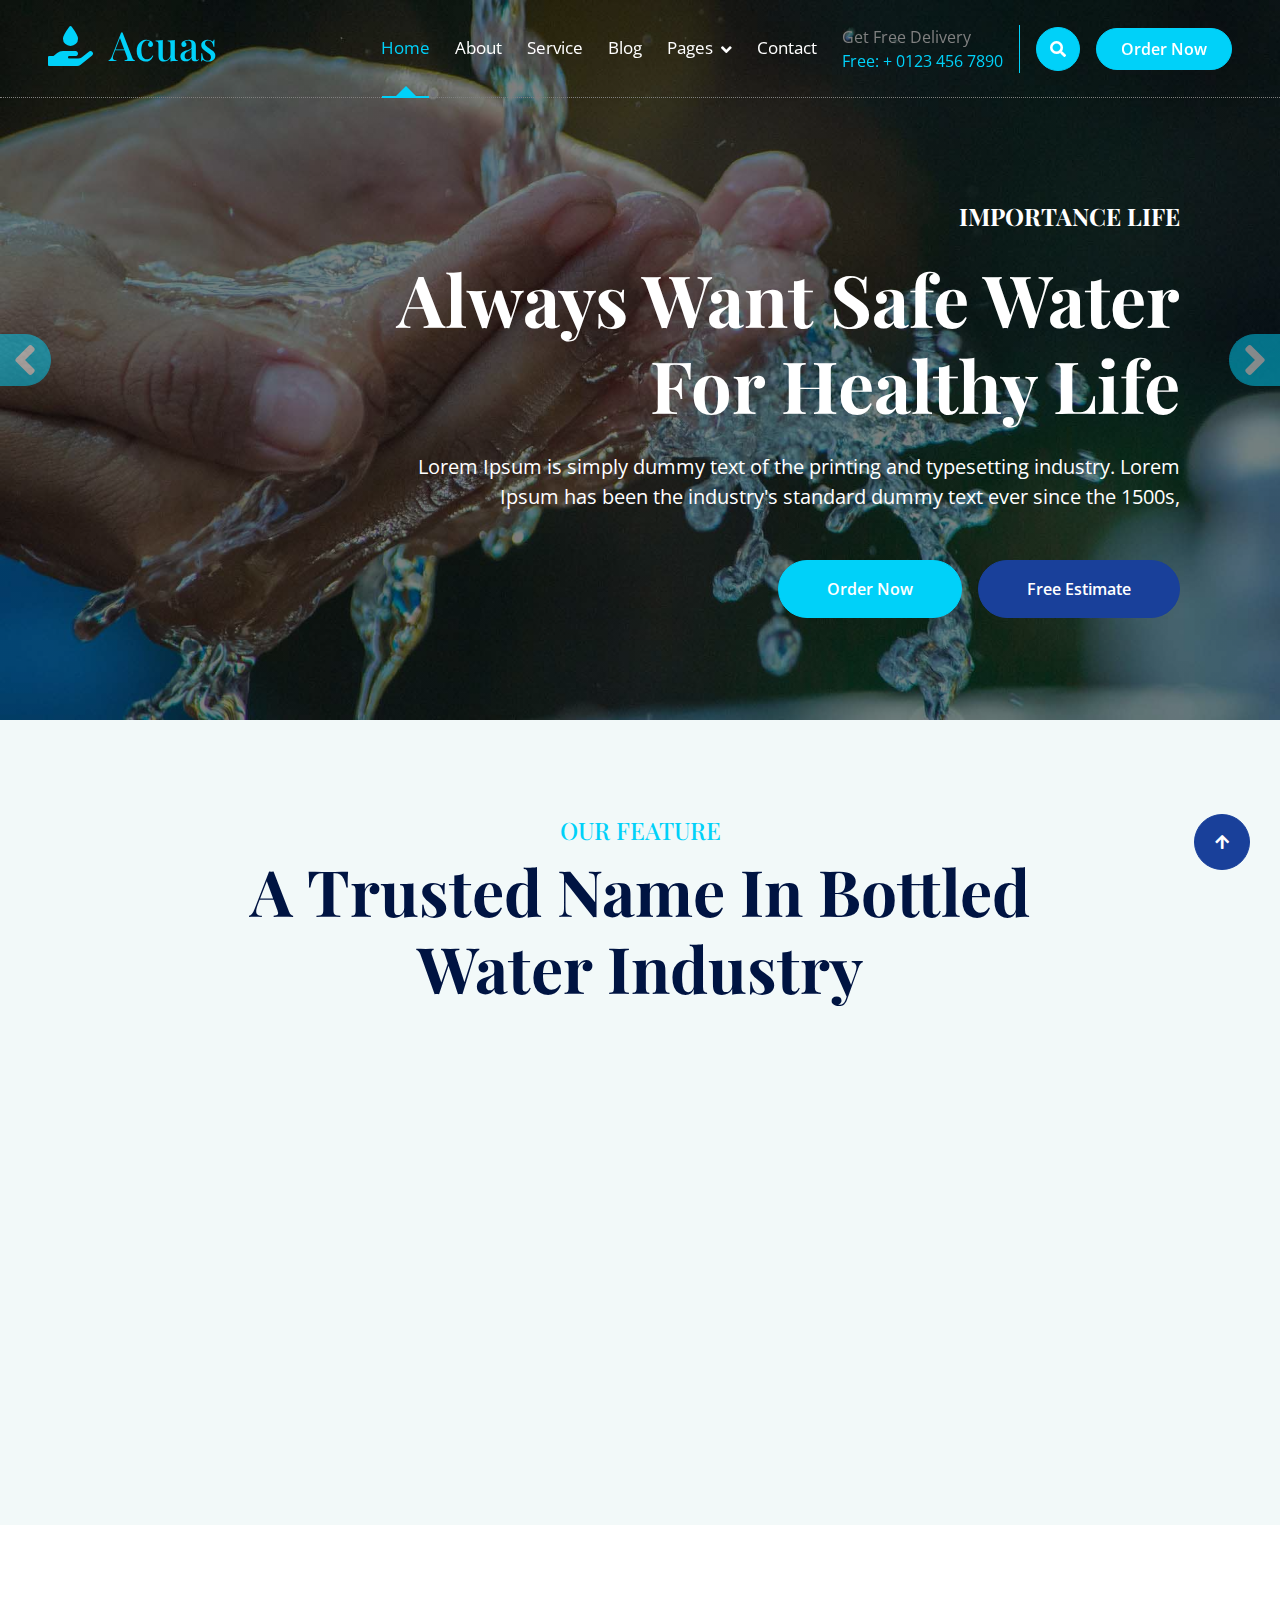
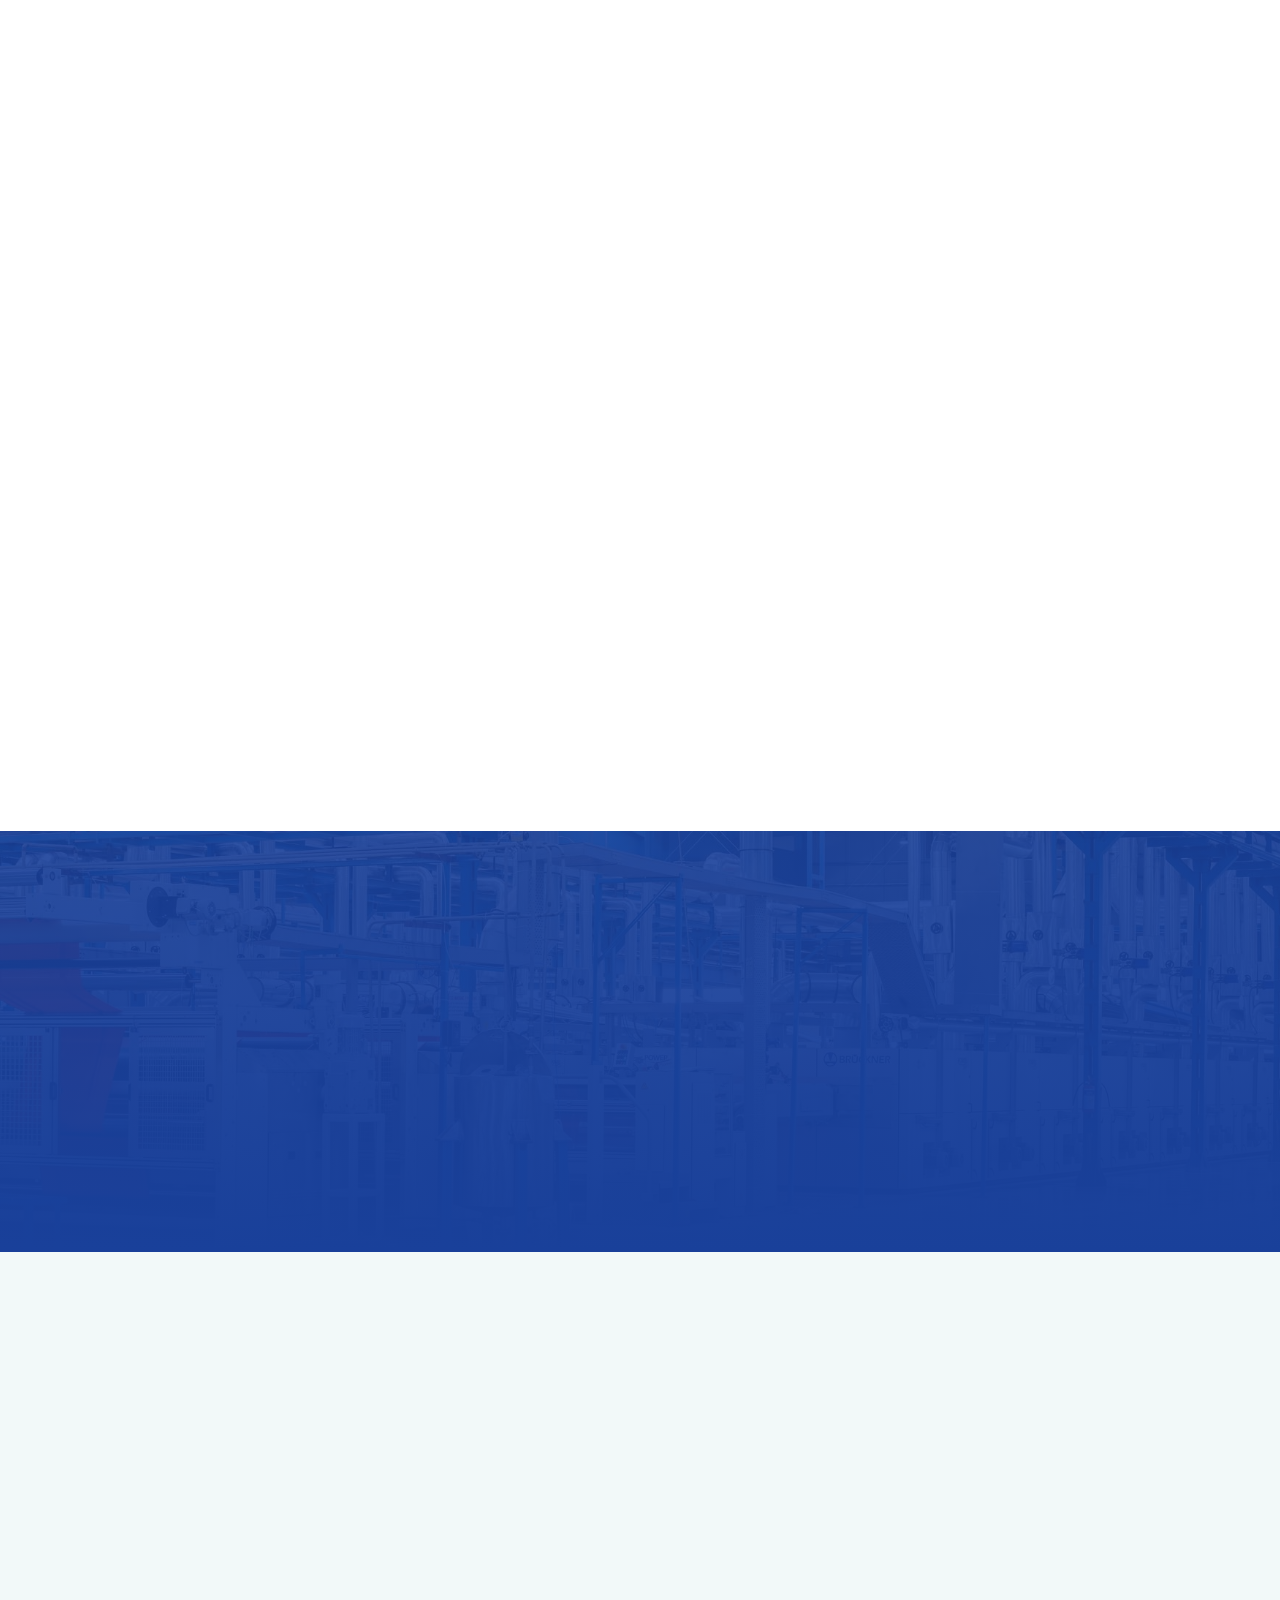
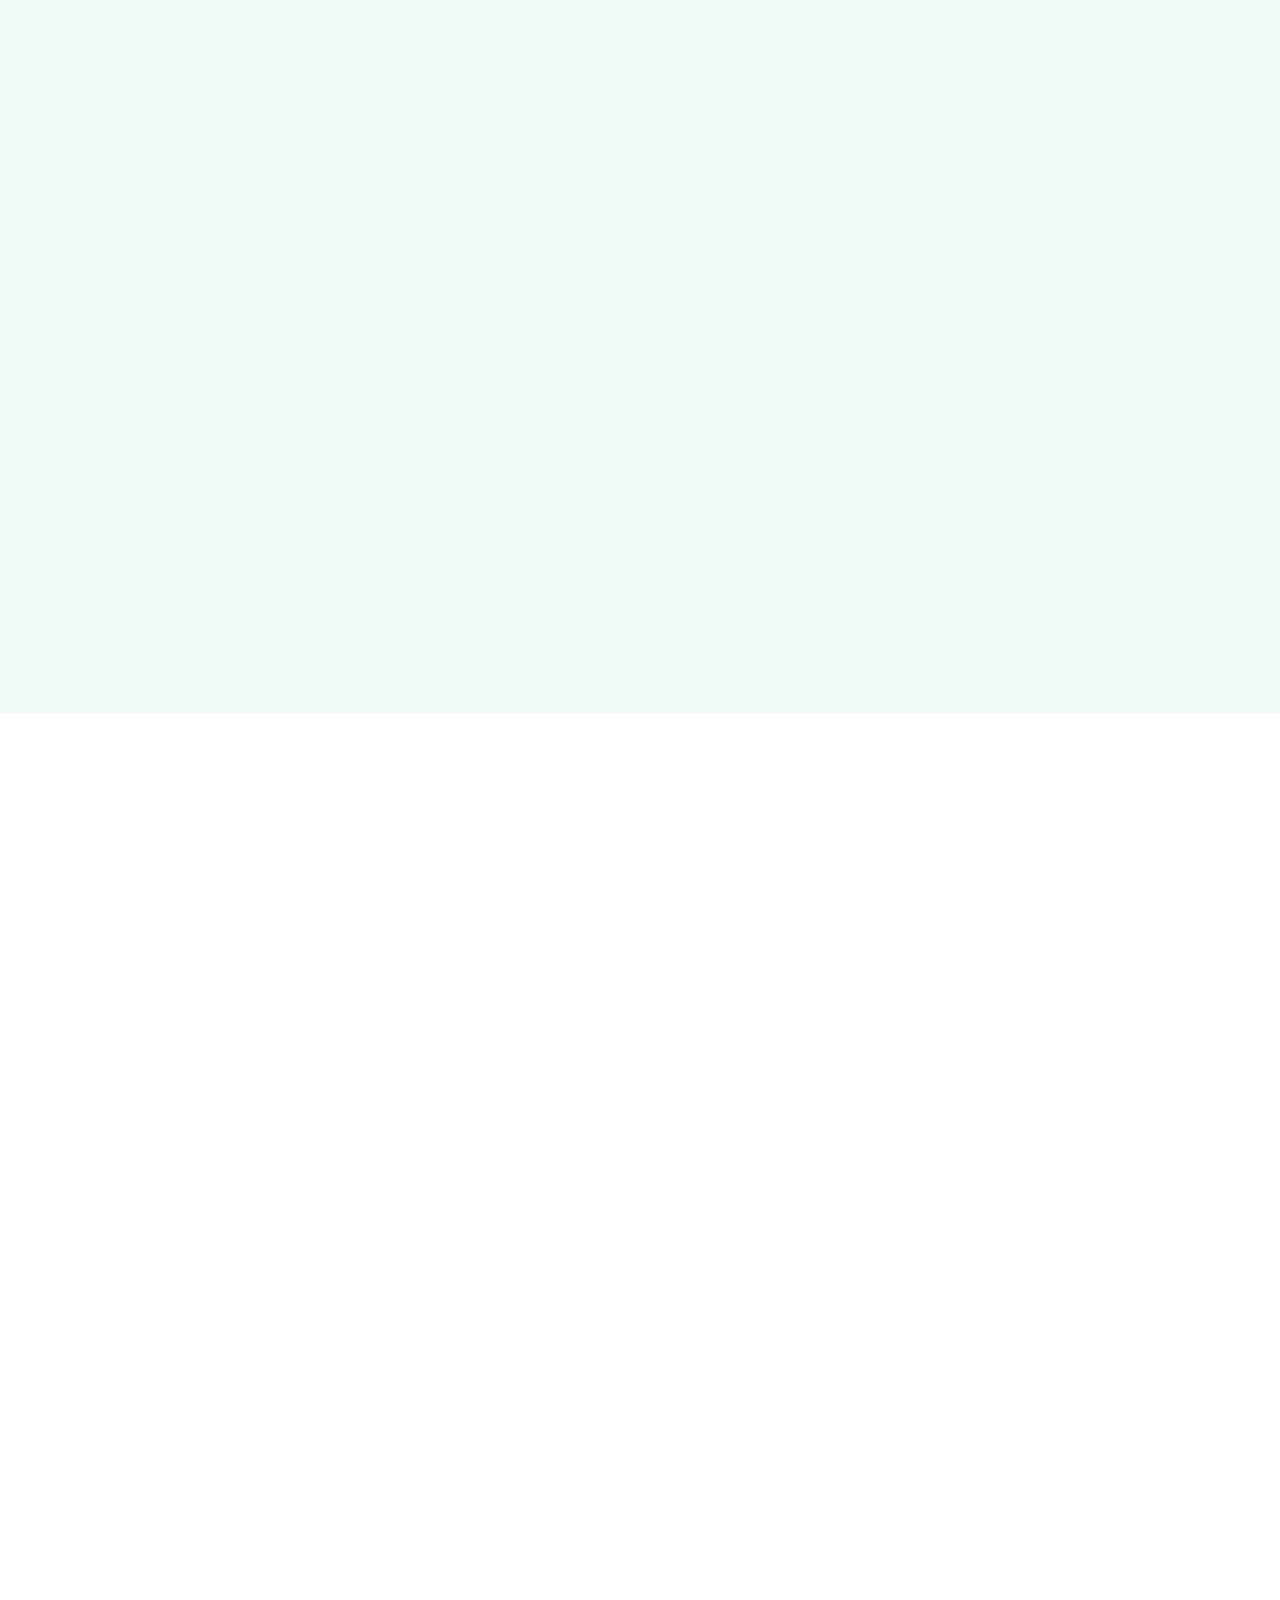
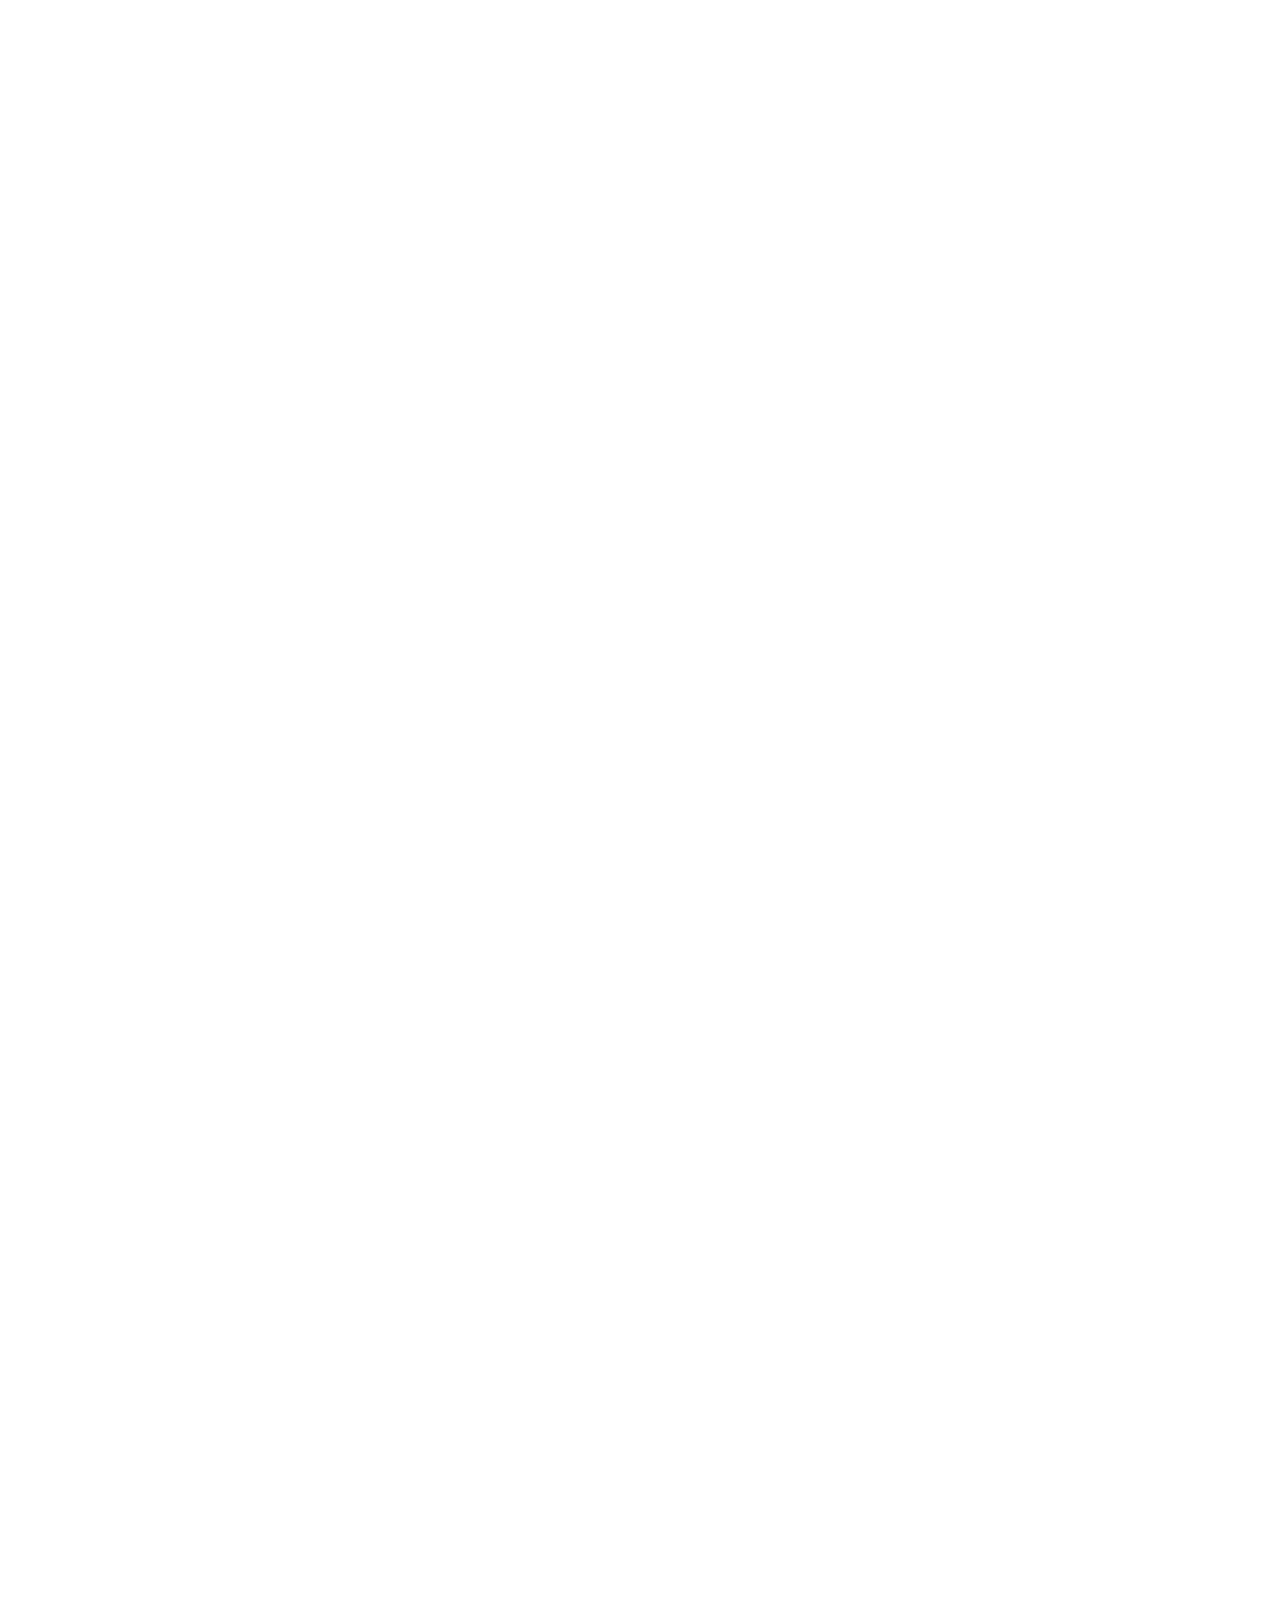
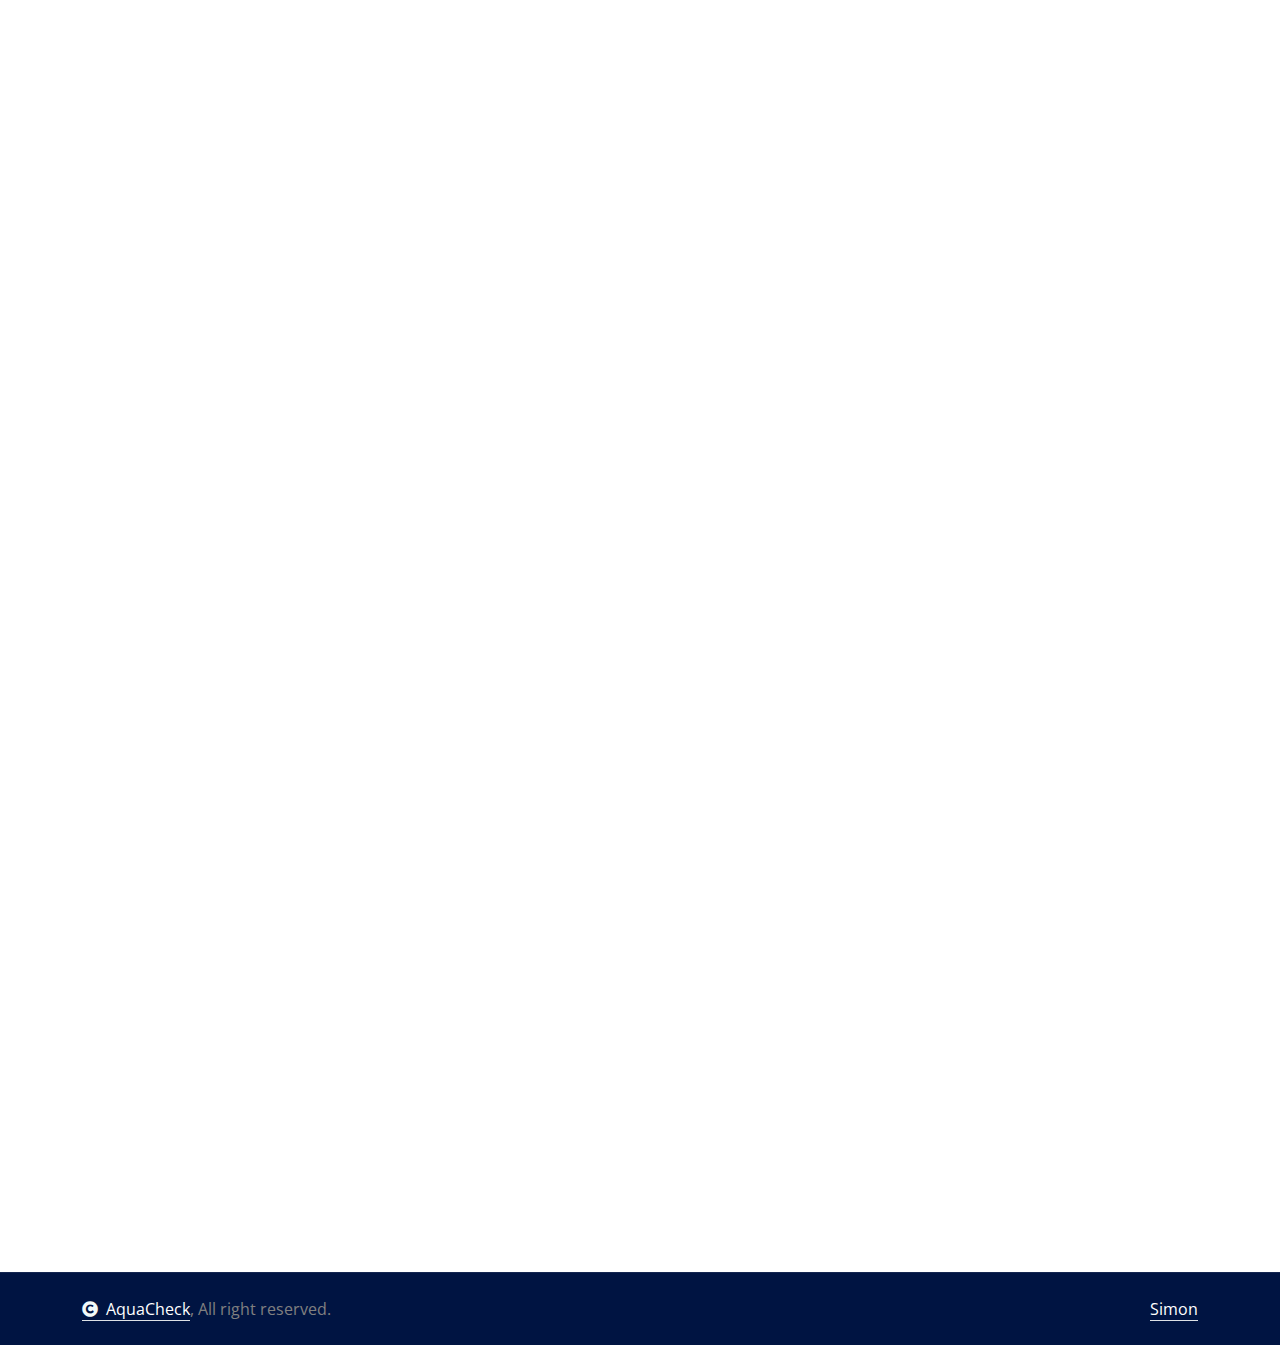
==== AquaCheck/index.html @ 3414acd6 "first commit" ====
<!DOCTYPE html>
<html lang="en">

    <head>
        <meta charset="utf-8">
        <title>Aqua Check|Water Quality Solutions</title>
        <meta content="width=device-width, initial-scale=1.0" name="viewport">
        <meta content="" name="keywords">
        <meta content="" name="description">

        <!-- Google Web Fonts -->
        <link rel="preconnect" href="https://fonts.googleapis.com">
        <link rel="preconnect" href="https://fonts.gstatic.com" crossorigin>
        <link href="https://fonts.googleapis.com/css2?family=Open+Sans:ital,wdth,wght@0,75..100,300..800;1,75..100,300..800&family=Playfair+Display:ital,wght@0,400..900;1,400..900&display=swap" rel="stylesheet"> 

        <!-- Icon Font Stylesheet -->
        <link rel="stylesheet" href="https://use.fontawesome.com/releases/v5.15.4/css/all.css"/>
        <link href="https://cdn.jsdelivr.net/npm/bootstrap-icons@1.4.1/font/bootstrap-icons.css" rel="stylesheet">

        <!-- Libraries Stylesheet -->
        <link href="lib/animate/animate.min.css" rel="stylesheet">
        <link href="lib/owlcarousel/assets/owl.carousel.min.css" rel="stylesheet">


        <!-- Customized Bootstrap Stylesheet -->
        <link href="css/bootstrap.min.css" rel="stylesheet">

        <!-- Template Stylesheet -->
        <link href="css/style.css" rel="stylesheet">
    </head>

    <body>

        <!-- Spinner Start -->
        <div id="spinner" class="show bg-white position-fixed translate-middle w-100 vh-100 top-50 start-50 d-flex align-items-center justify-content-center">
            <div class="spinner-border text-primary" style="width: 3rem; height: 3rem;" role="status">
                <span class="sr-only">Loading...</span>
            </div>
        </div>
        <!-- Spinner End -->

        <!-- Navbar & Hero Start -->
        <div class="container-fluid position-relative p-0">
            <nav class="navbar navbar-expand-lg navbar-light px-4 px-lg-5 py-3 py-lg-0">
                <a href="" class="navbar-brand p-0">
                    <h1 class="text-primary"><i class="fas fa-hand-holding-water me-3"></i>Acuas</h1>
                    <!-- <img src="img/logo.png" alt="Logo"> -->
                </a>
                <button class="navbar-toggler" type="button" data-bs-toggle="collapse" data-bs-target="#navbarCollapse">
                    <span class="fa fa-bars"></span>
                </button>
                <div class="collapse navbar-collapse" id="navbarCollapse">
                    <div class="navbar-nav ms-auto py-0">
                        <a href="index.html" class="nav-item nav-link active">Home</a>
                        <a href="about.html" class="nav-item nav-link">About</a>
                        <a href="service.html" class="nav-item nav-link">Service</a>
                        <a href="blog.html" class="nav-item nav-link">Blog</a>
                        <div class="nav-item dropdown">
                            <a href="#" class="nav-link dropdown-toggle" data-bs-toggle="dropdown">Pages</a>
                            <div class="dropdown-menu m-0">
                                <a href="feature.html" class="dropdown-item">Our Feature</a>
                                <a href="product.html" class="dropdown-item">Our Product</a>
                                <a href="team.html" class="dropdown-item">Our Team</a>
                                <a href="testimonial.html" class="dropdown-item">Testimonial</a>
                                <a href="404.html" class="dropdown-item">404 Page</a>
                            </div>
                        </div>
                        <a href="contact.html" class="nav-item nav-link">Contact</a>
                    </div>
                    <div class="d-none d-xl-flex me-3">
                        <div class="d-flex flex-column pe-3 border-end border-primary">
                            <span class="text-body">Get Free Delivery</span>
                            <a href="tel:+4733378901"><span class="text-primary">Free: + 0123 456 7890</span></a>
                        </div>
                    </div>
                    <button class="btn btn-primary btn-md-square d-flex flex-shrink-0 mb-3 mb-lg-0 rounded-circle me-3" data-bs-toggle="modal" data-bs-target="#searchModal"><i class="fas fa-search"></i></button>
                    <a href="" class="btn btn-primary rounded-pill d-inline-flex flex-shrink-0 py-2 px-4">Order Now</a>
                </div>
            </nav>

            <!-- Carousel Start -->
            <div class="carousel-header">
                <div id="carouselId" class="carousel slide" data-bs-ride="carousel">
                    <ol class="carousel-indicators">
                        <li data-bs-target="#carouselId" data-bs-slide-to="0" class="active"></li>
                        <li data-bs-target="#carouselId" data-bs-slide-to="1"></li>
                        <li data-bs-target="#carouselId" data-bs-slide-to="2"></li>
                    </ol>
                    <div class="carousel-inner" role="listbox">
                        <div class="carousel-item active">
                            <img src="img/carousel-1.jpg" class="img-fluid w-100" alt="Image">
                            <div class="carousel-caption-1">
                                <div class="carousel-caption-1-content" style="max-width: 900px;">
                                    <h4 class="text-white text-uppercase fw-bold mb-4 fadeInLeft animated" data-animation="fadeInLeft" data-delay="1s" style="animation-delay: 1s;" style="letter-spacing: 3px;">Importance life</h4>
                                    <h1 class="display-2 text-capitalize text-white mb-4 fadeInLeft animated" data-animation="fadeInLeft" data-delay="1.3s" style="animation-delay: 1.3s;">Always Want Safe Water For Healthy Life</h1>
                                    <p class="mb-5 fs-5 text-white fadeInLeft animated" data-animation="fadeInLeft" data-delay="1.5s" style="animation-delay: 1.5s;">Lorem Ipsum is simply dummy text of the printing and typesetting industry. Lorem Ipsum has been the industry's standard dummy text ever since the 1500s, 
                                    </p>
                                    <div class="carousel-caption-1-content-btn fadeInLeft animated" data-animation="fadeInLeft" data-delay="1.7s" style="animation-delay: 1.7s;">
                                        <a class="btn btn-primary rounded-pill flex-shrink-0 py-3 px-5 me-2" href="#">Order Now</a>
                                        <a class="btn btn-secondary rounded-pill flex-shrink-0 py-3 px-5 ms-2" href="#">Free Estimate</a>
                                    </div>
                                </div>
                            </div>
                        </div>
                        <div class="carousel-item">
                            <img src="img/carousel-2.jpg" class="img-fluid w-100" alt="Image">
                            <div class="carousel-caption-2">
                                <div class="carousel-caption-2-content" style="max-width: 900px;">
                                    <h4 class="text-white text-uppercase fw-bold mb-4 fadeInRight animated" data-animation="fadeInRight" data-delay="1s" style="animation-delay: 1s;" style="letter-spacing: 3px;">Importance life</h4>
                                    <h1 class="display-2 text-capitalize text-white mb-4 fadeInRight animated" data-animation="fadeInRight" data-delay="1.3s" style="animation-delay: 1.3s;">Always Want Safe Water For Healthy Life</h1>
                                    <p class="mb-5 fs-5 text-white fadeInRight animated" data-animation="fadeInRight" data-delay="1.5s" style="animation-delay: 1.5s;">Lorem Ipsum is simply dummy text of the printing and typesetting industry. Lorem Ipsum has been the industry's standard dummy text ever since the 1500s, 
                                    </p>
                                    <div class="carousel-caption-2-content-btn fadeInRight animated" data-animation="fadeInRight" data-delay="1.7s" style="animation-delay: 1.7s;">
                                        <a class="btn btn-primary rounded-pill flex-shrink-0 py-3 px-5 me-2" href="#">Order Now</a>
                                        <a class="btn btn-secondary rounded-pill flex-shrink-0 py-3 px-5 ms-2" href="#">Free Estimate</a>
                                    </div>
                                </div>
                            </div>
                        </div>
                    </div>
                    <button class="carousel-control-prev" type="button" data-bs-target="#carouselId" data-bs-slide="prev">
                        <span class="carousel-control-prev-icon btn btn-primary fadeInLeft animated" aria-hidden="true" data-animation="fadeInLeft" data-delay="1.1s" style="animation-delay: 1.3s;"> <i class="fa fa-angle-left fa-3x"></i></span>
                        <span class="visually-hidden">Previous</span>
                    </button>
                    <button class="carousel-control-next" type="button" data-bs-target="#carouselId" data-bs-slide="next">
                        <span class="carousel-control-next-icon btn btn-primary fadeInRight animated" aria-hidden="true" data-animation="fadeInLeft" data-delay="1.1s" style="animation-delay: 1.3s;"><i class="fa fa-angle-right fa-3x"></i></span>
                        <span class="visually-hidden">Next</span>
                    </button>
                </div>
            </div>
            <!-- Carousel End -->
        </div>
        <!-- Navbar & Hero End -->

        <!-- Modal Search Start -->
        <div class="modal fade" id="searchModal" tabindex="-1" aria-labelledby="exampleModalLabel" aria-hidden="true">
            <div class="modal-dialog modal-fullscreen">
                <div class="modal-content rounded-0">
                    <div class="modal-header">
                        <h4 class="modal-title mb-0" id="exampleModalLabel">Search by keyword</h4>
                        <button type="button" class="btn-close" data-bs-dismiss="modal" aria-label="Close"></button>
                    </div>
                    <div class="modal-body d-flex align-items-center">
                        <div class="input-group w-75 mx-auto d-flex">
                            <input type="search" class="form-control p-3" placeholder="keywords" aria-describedby="search-icon-1">
                            <span id="search-icon-1" class="input-group-text btn border p-3"><i class="fa fa-search text-white"></i></span>
                        </div>
                    </div>
                </div>
            </div>
        </div>
        <!-- Modal Search End -->

        <!-- feature Start -->
        <div class="container-fluid feature bg-light py-5">
            <div class="container py-5">
                <div class="text-center mx-auto pb-5 wow fadeInUp" data-wow-delay="0.2s" style="max-width: 800px;">
                    <h4 class="text-uppercase text-primary">Our Feature</h4>
                    <h1 class="display-3 text-capitalize mb-3">A Trusted Name In Bottled Water Industry</h1>
                </div>
                <div class="row g-4">
                    <div class=" col-md-6 col-lg-6 col-xl-3 wow fadeInUp" data-wow-delay="0.2s">
                        <div class="feature-item p-4">
                            <div class="feature-icon mb-3"><i class="fas fa-hand-holding-water text-white fa-3x"></i></div>
                            <a href="#" class="h4 mb-3">Quality Check</a>
                            <p class="mb-3">Lorem ipsum dolor sit amet consectetur adipisicing elit. Libero repellat deleniti necessitatibus</p>
                            <a href="#" class="btn text-secondary">Read More <i class="fa fa-angle-right"></i></a>
                        </div>
                    </div>
                    <div class="col-md-6 col-lg-6 col-xl-3 wow fadeInUp" data-wow-delay="0.4s">
                        <div class="feature-item p-4">
                            <div class="feature-icon mb-3"><i class="fas fa-filter text-white fa-3x"></i></div>
                            <a href="#" class="h4 mb-3">5 Steps Filtration</a>
                            <p class="mb-3">Lorem ipsum dolor sit amet consectetur adipisicing elit. Libero repellat deleniti necessitatibus</p>
                            <a href="#" class="btn text-secondary">Read More <i class="fa fa-angle-right"></i></a>
                        </div>
                    </div>
                    <div class="col-md-6 col-lg-6 col-xl-3 wow fadeInUp" data-wow-delay="0.6s">
                        <div class="feature-item p-4">
                            <div class="feature-icon mb-3"><i class="fas fa-recycle text-white fa-3x"></i></div>
                            <a href="#" class="h4 mb-3">Composition</a>
                            <p class="mb-3">Lorem ipsum dolor sit amet consectetur adipisicing elit. Libero repellat deleniti necessitatibus</p>
                            <a href="#" class="btn text-secondary">Read More <i class="fa fa-angle-right"></i></a>
                        </div>
                    </div>
                    <div class="col-md-6 col-lg-6 col-xl-3 wow fadeInUp" data-wow-delay="0.8s">
                        <div class="feature-item p-4">
                            <div class="feature-icon mb-3"><i class="fas fa-microscope text-white fa-3x"></i></div>
                            <a href="#" class="h4 mb-3">Lab Control</a>
                            <p class="mb-3">Lorem ipsum dolor sit amet consectetur adipisicing elit. Libero repellat deleniti necessitatibus</p>
                            <a href="#" class="btn text-secondary">Read More <i class="fa fa-angle-right"></i></a>
                        </div>
                    </div>
                </div>
            </div>
        </div>
        <!-- feature End -->


        <!-- About Start -->
        <div class="container-fluid about overflow-hidden py-5">
            <div class="container py-5">
                <div class="row g-5">
                    <div class="col-xl-6 wow fadeInLeft" data-wow-delay="0.2s">
                        <div class="about-img rounded h-100">
                            <img src="img/about.jpg" class="img-fluid rounded h-100 w-100" style="object-fit: cover;" alt="">
                            <div class="about-exp"><span>20 Years Experiance</span></div>
                        </div>
                    </div>
                    <div class="col-xl-6 wow fadeInRight" data-wow-delay="0.2s">
                        <div class="about-item">
                            <h4 class="text-primary text-uppercase">About Us</h4>
                            <h1 class="display-3 mb-3">We Deliver The Quality Water.</h1>
                            <p class="mb-4">Lorem ipsum dolor sit amet, consectetur adipisicing elit. Harum quidem quas totam nostrum! Maxime rerum voluptatem sed, facilis unde a aperiam nulla voluptatibus excepturi ipsam iusto consequuntur
                            </p>
                            <div class="bg-light rounded p-4 mb-4">
                                <div class="row">
                                    <div class="col-12">
                                        <div class="d-flex">
                                            <div class="pe-4">
                                                <div class="rounded-circle bg-primary d-flex align-items-center justify-content-center" style="width: 80px; height: 80px;"><i class="fas fa-tint text-white fa-2x"></i></div>
                                            </div>
                                            <div class="">
                                                <a href="#" class="h4 d-inline-block mb-3">Satisfied Customer</a>
                                                <p class="mb-0">Lorem, ipsum dolor sit amet consectetur adipisicing elit. Quas provident maiores quisquam.</p>
                                            </div>
                                        </div>
                                    </div>
                                </div>
                            </div>
                            <div class="bg-light rounded p-4 mb-4">
                                <div class="row">
                                    <div class="col-12">
                                        <div class="d-flex">
                                            <div class="pe-4">
                                                <div class="rounded-circle bg-primary d-flex align-items-center justify-content-center" style="width: 80px; height: 80px;"><i class="fas fa-faucet text-white fa-2x"></i></div>
                                            </div>
                                            <div class="">
                                                <a href="#" class="h4 d-inline-block mb-3">Standard Product</a>
                                                <p class="mb-0">Lorem, ipsum dolor sit amet consectetur adipisicing elit. Quas provident maiores quisquam.</p>
                                            </div>
                                        </div>
                                    </div>
                                </div>
                            </div>
                            <a href="#" class="btn btn-secondary rounded-pill py-3 px-5">Read More</a>
                        </div>
                    </div>
                </div>
            </div>
        </div>
        <!-- About End -->


        <!-- Fact Counter -->
        <div class="container-fluid counter py-5">
            <div class="container py-5">
                <div class="row g-5">
                    <div class="col-md-6 col-lg-6 col-xl-3 wow fadeInUp" data-wow-delay="0.2s">
                        <div class="counter-item">
                            <div class="counter-item-icon mx-auto">
                                <i class="fas fa-thumbs-up fa-3x text-white"></i>
                            </div>
                            <h4 class="text-white my-4">Happy Clients</h4>
                            <div class="counter-counting">
                                <span class="text-white fs-2 fw-bold" data-toggle="counter-up">456</span>
                                <span class="h1 fw-bold text-white">+</span>
                            </div>
                        </div>
                    </div>
                    <div class="col-md-6 col-lg-6 col-xl-3 wow fadeInUp" data-wow-delay="0.4s">
                        <div class="counter-item">
                            <div class="counter-item-icon mx-auto">
                                <i class="fas fa-truck fa-3x text-white"></i>
                            </div>
                            <h4 class="text-white my-4">Transport</h4>
                            <div class="counter-counting">
                                <span class="text-white fs-2 fw-bold" data-toggle="counter-up">513</span>
                                <span class="h1 fw-bold text-white">+</span>
                            </div>
                        </div>
                    </div>
                    <div class="col-md-6 col-lg-6 col-xl-3 wow fadeInUp" data-wow-delay="0.6s">
                        <div class="counter-item">
                            <div class="counter-item-icon mx-auto">
                                <i class="fas fa-users fa-3x text-white"></i>
                            </div>
                            <h4 class="text-white my-4">Employees</h4>
                            <div class="counter-counting">
                                <span class="text-white fs-2 fw-bold" data-toggle="counter-up">53</span>
                                <span class="h1 fw-bold text-white">+</span>
                            </div>
                        </div>
                    </div>
                    <div class="col-md-6 col-lg-6 col-xl-3 wow fadeInUp" data-wow-delay="0.8s">
                        <div class="counter-item">
                            <div class="counter-item-icon mx-auto">
                                <i class="fas fa-heart fa-3x text-white"></i>
                            </div>
                            <h4 class="text-white my-4">Years Experiance</h4>
                            <div class="counter-counting">
                                <span class="text-white fs-2 fw-bold" data-toggle="counter-up">17</span>
                                <span class="h1 fw-bold text-white">+</span>
                            </div>
                        </div>
                    </div>
                </div>
            </div>
        </div>
        <!-- Fact Counter -->

        <!-- Service Start -->
        <div class="container-fluid service bg-light overflow-hidden py-5">
            <div class="container py-5">
                <div class="text-center mx-auto pb-5 wow fadeInUp" data-wow-delay="0.2s" style="max-width: 800px;">
                    <h4 class="text-uppercase text-primary">Our Service</h4>
                    <h1 class="display-3 text-capitalize mb-3">Protect Your Family with Best Water</h1>
                </div>
                <div class="row gx-0 gy-4 align-items-center">
                    <div class="col-lg-6 col-xl-4 wow fadeInLeft" data-wow-delay="0.2s">
                        <div class="service-item rounded p-4 mb-4">
                            <div class="row">
                                <div class="col-12">
                                    <div class="d-flex">
                                        <div class="service-content text-end">
                                            <a href="#" class="h4 d-inline-block mb-3">Residential Waters</a>
                                            <p class="mb-0">Lorem, ipsum dolor sit amet consectetur adipisicing elit. Quas provident maiores quisquam.</p>
                                        </div>
                                        <div class="ps-4">
                                            <div class="service-btn"><i class="fas fa-hand-holding-water text-white fa-2x"></i></div>
                                        </div>
                                    </div>
                                </div>
                            </div>
                        </div>
                        <div class="service-item rounded p-4 mb-4">
                            <div class="row">
                                <div class="col-12">
                                    <div class="d-flex">
                                        <div class="service-content text-end">
                                            <a href="#" class="h4 d-inline-block mb-3">Commercial Waters</a>
                                            <p class="mb-0">Lorem, ipsum dolor sit amet consectetur adipisicing elit. Quas provident maiores quisquam.</p>
                                        </div>
                                        <div class="ps-4">
                                            <div class="service-btn"><i class="fas fa-dumpster-fire text-white fa-2x"></i></div>
                                        </div>
                                    </div>
                                </div>
                            </div>
                        </div>
                        <div class="service-item rounded p-4 mb-0">
                            <div class="row">
                                <div class="col-12">
                                    <div class="d-flex">
                                        <div class="service-content text-end">
                                            <a href="#" class="h4 d-inline-block mb-3">Filtration Plants</a>
                                            <p class="mb-0">Lorem, ipsum dolor sit amet consectetur adipisicing elit. Quas provident maiores quisquam.</p>
                                        </div>
                                        <div class="ps-4">
                                            <div class="service-btn"><i class="fas fa-filter text-white fa-2x"></i></div>
                                        </div>
                                    </div>
                                </div>
                            </div>
                        </div>
                    </div>
                    <div class="col-lg-6 col-xl-4 wow fadeInUp" data-wow-delay="0.3s">
                        <div class="bg-transparent">
                            <img src="img/water.png" class="img-fluid w-100" alt="">
                        </div>
                    </div>
                    <div class="col-lg-6 col-xl-4 wow fadeInRight" data-wow-delay="0.2s">
                        <div class="service-item rounded p-4 mb-4">
                            <div class="row">
                                <div class="col-12">
                                    <div class="d-flex">
                                        <div class="pe-4">
                                            <div class="service-btn"><i class="fas fa-assistive-listening-systems text-white fa-2x"></i></div>
                                        </div>
                                        <div class="service-content">
                                            <a href="#" class="h4 d-inline-block mb-3">Water Softening</a>
                                            <p class="mb-0">Lorem, ipsum dolor sit amet consectetur adipisicing elit. Quas provident maiores quisquam.</p>
                                        </div>
                                    </div>
                                </div>
                            </div>
                        </div>
                        <div class="service-item rounded p-4 mb-4">
                            <div class="row">
                                <div class="col-12">
                                    <div class="d-flex">
                                        <div class="pe-4">
                                            <div class="service-btn"><i class="fas fa-recycle text-white fa-2x"></i></div>
                                        </div>
                                        <div class="service-content">
                                            <a href="#" class="h4 d-inline-block mb-3">Market Research</a>
                                            <p class="mb-0">Lorem, ipsum dolor sit amet consectetur adipisicing elit. Quas provident maiores quisquam.</p>
                                        </div>
                                    </div>
                                </div>
                            </div>
                        </div>
                        <div class="service-item rounded p-4 mb-0">
                            <div class="row">
                                <div class="col-12">
                                    <div class="d-flex">
                                        <div class="pe-4">
                                            <div class="service-btn"><i class="fas fa-project-diagram text-white fa-2x"></i></div>
                                        </div>
                                        <div class="service-content">
                                            <a href="#" class="h4 d-inline-block mb-3">Project Planning</a>
                                            <p class="mb-0">Lorem, ipsum dolor sit amet consectetur adipisicing elit. Quas provident maiores quisquam.</p>
                                        </div>
                                    </div>
                                </div>
                            </div>
                        </div>
                    </div>
                </div>
            </div>
        </div>
        <!-- Service End -->


        <!-- Products Start -->
        <div class="container-fluid product py-5">
            <div class="container py-5">
                <div class="text-center mx-auto pb-5 wow fadeInUp" data-wow-delay="0.2s" style="max-width: 800px;">
                    <h4 class="text-uppercase text-primary">Our Products</h4>
                    <h1 class="display-3 text-capitalize mb-3">We Deliver Best Quality Bottle Packs.</h1>
                </div>
                <div class="row g-4 justify-content-center">
                    <div class="col-lg-6 col-xl-4 wow fadeInUp" data-wow-delay="0.2s">
                        <div class="product-item">
                            <img src="img/product-3.png" class="img-fluid w-100 rounded-top"  alt="Image">
                            <div class="product-content bg-light text-center rounded-bottom p-4">
                                <p>2L 1 Bottle</p>
                                <a href="#" class="h4 d-inline-block mb-3">Mineral Water Bottle</a>
                                <p class="fs-4 text-primary mb-3">$35:00</p>
                                <a href="#" class="btn btn-secondary rounded-pill py-2 px-4">Read More</a>
                            </div>
                        </div>
                    </div>
                    <div class="col-lg-6 col-xl-4 wow fadeInUp" data-wow-delay="0.4s">
                        <div class="product-item">
                            <img src="img/product-2.png" class="img-fluid w-100 rounded-top"  alt="Image">
                            <div class="product-content bg-light text-center rounded-bottom p-4">
                                <p>4L 2 Bottles</p>
                                <a href="#" class="h4 d-inline-block mb-3">RO Water Bottle</a>
                                <p class="fs-4 text-primary mb-3">$70:00</p>
                                <a href="#" class="btn btn-secondary rounded-pill py-2 px-4">Read More</a>
                            </div>
                        </div>
                    </div>
                    <div class="col-lg-6 col-xl-4 wow fadeInUp" data-wow-delay="0.6s">
                        <div class="product-item">
                            <img src="img/product-1.png" class="img-fluid w-100 rounded-top"  alt="Image">
                            <div class="product-content bg-light text-center rounded-bottom p-4">
                                <p>6L 3 Bottles</p>
                                <a href="#" class="h4 d-inline-block mb-3">UV Water Bottle</a>
                                <p class="fs-4 text-primary mb-3">$100:00</p>
                                <a href="#" class="btn btn-secondary rounded-pill py-2 px-4">Read More</a>
                            </div>
                        </div>
                    </div>
                </div>
            </div>
        </div>
        <!-- Products End -->


        <!-- Blog Start -->
        <div class="container-fluid blog pb-5">
            <div class="container pb-5">
                <div class="text-center mx-auto pb-5 wow fadeInUp" data-wow-delay="0.2s" style="max-width: 800px;">
                    <h4 class="text-uppercase text-primary">Our Blog</h4>
                    <h1 class="display-3 text-capitalize mb-3">Latest Blog & News</h1>
                </div>
                <div class="row g-4 justify-content-center">
                    <div class="col-lg-6 col-xl-4 wow fadeInUp" data-wow-delay="0.2s">
                        <div class="blog-item">
                            <div class="blog-img">
                                <img src="img/blog-1.jpg" class="img-fluid rounded-top w-100" alt="">
                                <div class="blog-date px-4 py-2"><i class="fa fa-calendar-alt me-1"></i> Jan 12 2025</div>
                            </div>
                            <div class="blog-content rounded-bottom p-4">
                                <a href="#" class="h4 d-inline-block mb-3">Lorem ipsum dolor sit amet consectetur adipisicing elit. Unde</a>
                                <p>Lorem ipsum dolor sit amet consectetur adipisicing elit. Vel, officiis?</p>
                                <a href="#" class="fw-bold text-secondary">Read More <i class="fa fa-angle-right"></i></a>
                            </div>
                        </div>
                    </div>
                    <div class="col-lg-6 col-xl-4 wow fadeInUp" data-wow-delay="0.4s">
                        <div class="blog-item">
                            <div class="blog-img">
                                <img src="img/blog-2.jpg" class="img-fluid rounded-top w-100" alt="">
                                <div class="blog-date px-4 py-2"><i class="fa fa-calendar-alt me-1"></i> Jan 12 2025</div>
                            </div>
                            <div class="blog-content rounded-bottom p-4">
                                <a href="#" class="h4 d-inline-block mb-3">Lorem ipsum dolor sit amet consectetur adipisicing elit. Unde</a>
                                <p>Lorem ipsum dolor sit amet consectetur adipisicing elit. Vel, officiis?</p>
                                <a href="#" class="fw-bold text-secondary">Read More <i class="fa fa-angle-right"></i></a>
                            </div>
                        </div>
                    </div>
                    <div class="col-lg-6 col-xl-4 wow fadeInUp" data-wow-delay="0.6s">
                        <div class="blog-item">
                            <div class="blog-img">
                                <img src="img/blog-3.jpg" class="img-fluid rounded-top w-100" alt="">
                                <div class="blog-date px-4 py-2"><i class="fa fa-calendar-alt me-1"></i> Jan 12 2025</div>
                            </div>
                            <div class="blog-content rounded-bottom p-4">
                                <a href="#" class="h4 d-inline-block mb-3">Lorem ipsum dolor sit amet consectetur adipisicing elit. Unde</a>
                                <p>Lorem ipsum dolor sit amet consectetur adipisicing elit. Vel, officiis?</p>
                                <a href="#" class="fw-bold text-secondary">Read More <i class="fa fa-angle-right"></i></a>
                            </div>
                        </div>
                    </div>
                </div>
            </div>
        </div>
        <!-- Blog End -->


        <!-- Team Start -->
        <div class="container-fluid team pb-5">
            <div class="container pb-5">
                <div class="text-center mx-auto pb-5 wow fadeInUp" data-wow-delay="0.2s" style="max-width: 800px;">
                    <h4 class="text-uppercase text-primary">Our Team</h4>
                    <h1 class="display-3 text-capitalize mb-3">What is Really seo & How Can I Use It?</h1>
                </div>
                <div class="row g-4">
                    <div class="col-md-6 col-lg-6 col-xl-3 wow fadeInUp" data-wow-delay="0.2s">
                        <div class="team-item p-4">
                            <div class="team-inner rounded">
                                <div class="team-img">
                                    <img src="img/team-1.jpg" class="img-fluid rounded-top w-100" alt="Image">
                                    <div class="team-share">
                                        <a class="btn btn-secondary btn-md-square rounded-pill text-white mx-1" href=""><i class="fas fa-share-alt"></i></a>
                                    </div>
                                    <div class="team-icon rounded-pill py-2 px-2">
                                        <a class="btn btn-secondary btn-sm-square rounded-pill mx-1" href=""><i class="fab fa-facebook-f"></i></a>
                                        <a class="btn btn-secondary btn-sm-square rounded-pill me-1" href=""><i class="fab fa-twitter"></i></a>
                                        <a class="btn btn-secondary btn-sm-square rounded-pill me-1" href=""><i class="fab fa-linkedin-in"></i></a>
                                        <a class="btn btn-secondary btn-sm-square rounded-pill me-1" href=""><i class="fab fa-instagram"></i></a>
                                    </div>
                                </div>
                                <div class="bg-light rounded-bottom text-center py-4">
                                    <h4 class="mb-3">Hard Branots</h4>
                                    <p class="mb-0">CEO & Founder</p>
                                </div>
                            </div>
                        </div>
                    </div>
                    <div class="col-md-6 col-lg-6 col-xl-3 wow fadeInUp" data-wow-delay="0.4s">
                        <div class="team-item p-4">
                            <div class="team-inner rounded">
                                <div class="team-img">
                                    <img src="img/team-2.jpg" class="img-fluid rounded-top w-100" alt="Image">
                                    <div class="team-share">
                                        <a class="btn btn-secondary btn-md-square rounded-pill text-white mx-1" href=""><i class="fas fa-share-alt"></i></a>
                                    </div>
                                    <div class="team-icon rounded-pill py-2 px-2">
                                        <a class="btn btn-secondary btn-sm-square rounded-pill mx-1" href=""><i class="fab fa-facebook-f"></i></a>
                                        <a class="btn btn-secondary btn-sm-square rounded-pill me-1" href=""><i class="fab fa-twitter"></i></a>
                                        <a class="btn btn-secondary btn-sm-square rounded-pill me-1" href=""><i class="fab fa-linkedin-in"></i></a>
                                        <a class="btn btn-secondary btn-sm-square rounded-pill me-1" href=""><i class="fab fa-instagram"></i></a>
                                    </div>
                                </div>
                                <div class="bg-light rounded-bottom text-center py-4">
                                    <h4 class="mb-3">Hard Branots</h4>
                                    <p class="mb-0">CEO & Founder</p>
                                </div>
                            </div>
                        </div>
                    </div>
                    <div class="col-md-6 col-lg-6 col-xl-3 wow fadeInUp" data-wow-delay="0.6s">
                        <div class="team-item p-4">
                            <div class="team-inner rounded">
                                <div class="team-img">
                                    <img src="img/team-3.jpg" class="img-fluid rounded-top w-100" alt="Image">
                                    <div class="team-share">
                                        <a class="btn btn-secondary btn-md-square rounded-pill text-white mx-1" href=""><i class="fas fa-share-alt"></i></a>
                                    </div>
                                    <div class="team-icon rounded-pill py-2 px-2">
                                        <a class="btn btn-secondary btn-sm-square rounded-pill mx-1" href=""><i class="fab fa-facebook-f"></i></a>
                                        <a class="btn btn-secondary btn-sm-square rounded-pill me-1" href=""><i class="fab fa-twitter"></i></a>
                                        <a class="btn btn-secondary btn-sm-square rounded-pill me-1" href=""><i class="fab fa-linkedin-in"></i></a>
                                        <a class="btn btn-secondary btn-sm-square rounded-pill me-1" href=""><i class="fab fa-instagram"></i></a>
                                    </div>
                                </div>
                                <div class="bg-light rounded-bottom text-center py-4">
                                    <h4 class="mb-3">Hard Branots</h4>
                                    <p class="mb-0">CEO & Founder</p>
                                </div>
                            </div>
                        </div>
                    </div>
                    <div class="col-md-6 col-lg-6 col-xl-3 wow fadeInUp" data-wow-delay="0.8s">
                        <div class="team-item p-4">
                            <div class="team-inner rounded">
                                <div class="team-img">
                                    <img src="img/team-4.jpg" class="img-fluid rounded-top w-100" alt="Image">
                                    <div class="team-share">
                                        <a class="btn btn-secondary btn-md-square rounded-pill text-white mx-1" href=""><i class="fas fa-share-alt"></i></a>
                                    </div>
                                    <div class="team-icon rounded-pill py-2 px-2">
                                        <a class="btn btn-secondary btn-sm-square rounded-pill mx-1" href=""><i class="fab fa-facebook-f"></i></a>
                                        <a class="btn btn-secondary btn-sm-square rounded-pill me-1" href=""><i class="fab fa-twitter"></i></a>
                                        <a class="btn btn-secondary btn-sm-square rounded-pill me-1" href=""><i class="fab fa-linkedin-in"></i></a>
                                        <a class="btn btn-secondary btn-sm-square rounded-pill me-1" href=""><i class="fab fa-instagram"></i></a>
                                    </div>
                                </div>
                                <div class="bg-light rounded-bottom text-center py-4">
                                    <h4 class="mb-3">Hard Branots</h4>
                                    <p class="mb-0">CEO & Founder</p>
                                </div>
                            </div>
                        </div>
                    </div>
                </div>
            </div>
        </div>
        <!-- Team End -->

        <!-- Testimonial Start -->
        <div class="container-fluid testimonial pb-5">
            <div class="container pb-5">
                <div class="text-center mx-auto pb-5 wow fadeInUp" data-wow-delay="0.2s" style="max-width: 800px;">
                    <h4 class="text-uppercase text-primary">Testimonials</h4>
                    <h1 class="display-3 text-capitalize mb-3">Our clients reviews.</h1>
                </div>
                <div class="owl-carousel testimonial-carousel wow fadeInUp" data-wow-delay="0.3s">
                    <div class="testimonial-item text-center p-4">
                        <p>Lorem ipsum dolor sit amet consectetur, adipisicing elit. Incidunt pariatur officiis quis molestias, sit iure sunt voluptatibus accusantium laboriosam dolore.
                        </p>
                        <div class="d-flex justify-content-center mb-4">
                            <img src="img/testimonial-1.jpg" class="img-fluid border border-4 border-primary" style="width: 100px; height: 100px; border-radius: 50px;" alt="">
                        </div>
                        <div class="d-block">
                            <h4 class="text-dark">Client Name</h4>
                            <p class="m-0 pb-3">Profession</p>
                            <div class="d-flex justify-content-center text-secondary">
                                <i class="fas fa-star"></i>
                                <i class="fas fa-star"></i>
                                <i class="fas fa-star"></i>
                                <i class="fas fa-star"></i>
                                <i class="fas fa-star"></i>
                            </div>
                        </div>
                    </div>
                    <div class="testimonial-item text-center p-4">
                        <p>Lorem ipsum dolor sit amet consectetur, adipisicing elit. Incidunt pariatur officiis quis molestias, sit iure sunt voluptatibus accusantium laboriosam dolore.
                        </p>
                        <div class="d-flex justify-content-center mb-4">
                            <img src="img/testimonial-2.jpg" class="img-fluid border border-4 border-primary" style="width: 100px; height: 100px; border-radius: 50px;" alt="">
                        </div>
                        <div class="d-block">
                            <h4 class="text-dark">Client Name</h4>
                            <p class="m-0 pb-3">Profession</p>
                            <div class="d-flex justify-content-center text-secondary">
                                <i class="fas fa-star"></i>
                                <i class="fas fa-star"></i>
                                <i class="fas fa-star"></i>
                                <i class="fas fa-star"></i>
                                <i class="fas fa-star"></i>
                            </div>
                        </div>
                    </div>
                    <div class="testimonial-item text-center p-4">
                        <p>Lorem ipsum dolor sit amet consectetur, adipisicing elit. Incidunt pariatur officiis quis molestias, sit iure sunt voluptatibus accusantium laboriosam dolore.
                        </p>
                        <div class="d-flex justify-content-center mb-4">
                            <img src="img/testimonial-3.jpg" class="img-fluid border border-4 border-primary" style="width: 100px; height: 100px; border-radius: 50px;" alt="">
                        </div>
                        <div class="d-block">
                            <h4 class="text-dark">Client Name</h4>
                            <p class="m-0 pb-3">Profession</p>
                            <div class="d-flex justify-content-center text-secondary">
                                <i class="fas fa-star"></i>
                                <i class="fas fa-star"></i>
                                <i class="fas fa-star"></i>
                                <i class="fas fa-star"></i>
                                <i class="fas fa-star"></i>
                            </div>
                        </div>
                    </div>
                    <div class="testimonial-item text-center p-4">
                        <p>Lorem ipsum dolor sit amet consectetur, adipisicing elit. Incidunt pariatur officiis quis molestias, sit iure sunt voluptatibus accusantium laboriosam dolore.
                        </p>
                        <div class="d-flex justify-content-center mb-4">
                            <img src="img/testimonial-3.jpg" class="img-fluid border border-4 border-primary" style="width: 100px; height: 100px; border-radius: 50px;" alt="">
                        </div>
                        <div class="d-block">
                            <h4 class="text-dark">Client Name</h4>
                            <p class="m-0 pb-3">Profession</p>
                            <div class="d-flex justify-content-center text-secondary">
                                <i class="fas fa-star"></i>
                                <i class="fas fa-star"></i>
                                <i class="fas fa-star"></i>
                                <i class="fas fa-star"></i>
                                <i class="fas fa-star"></i>
                            </div>
                        </div>
                    </div>
                </div>
            </div>
        </div>
        <!-- Testimonial End -->

        <!-- Footer Start -->
        <div class="container-fluid footer py-5 wow fadeIn" data-wow-delay="0.2s">
            <div class="container py-5">
                <div class="row g-5 mb-5 align-items-center">
                    <div class="col-lg-7">
                        <div class="position-relative mx-auto">
                            <input class="form-control rounded-pill w-100 py-3 ps-4 pe-5" type="text" placeholder="Email address to Subscribe">
                            <button type="button" class="btn btn-secondary rounded-pill position-absolute top-0 end-0 py-2 px-4 mt-2 me-2">Subscribe</button>
                        </div>
                    </div>
                    <div class="col-lg-5">
                        <div class="d-flex align-items-center justify-content-center justify-content-lg-end">
                            <a class="btn btn-secondary btn-md-square rounded-circle me-3" href=""><i class="fab fa-facebook-f"></i></a>
                            <a class="btn btn-secondary btn-md-square rounded-circle me-3" href=""><i class="fab fa-twitter"></i></a>
                            <a class="btn btn-secondary btn-md-square rounded-circle me-3" href=""><i class="fab fa-instagram"></i></a>
                            <a class="btn btn-secondary btn-md-square rounded-circle me-0" href=""><i class="fab fa-linkedin-in"></i></a>
                        </div>
                    </div>
                </div>
                <div class="row g-5">
                    <div class="col-md-6 col-lg-6 col-xl-3">
                        <div class="footer-item d-flex flex-column">
                            <div class="footer-item">
                                <h3 class="text-white mb-4"><i class="fas fa-hand-holding-water text-primary me-3"></i>Acuas</h3>
                                <p class="mb-3">Dolor amet sit justo amet elitr clita ipsum elitr est.Lorem ipsum dolor sit amet, consectetur adipiscing elit consectetur adipiscing elit.</p>
                            </div>
                            <div class="position-relative">
                                <input class="form-control rounded-pill w-100 py-3 ps-4 pe-5" type="text" placeholder="Enter your email">
                                <button type="button" class="btn btn-secondary rounded-pill position-absolute top-0 end-0 py-2 mt-2 me-2">SignUp</button>
                            </div>
                        </div>
                    </div>
                    <div class="col-md-6 col-lg-6 col-xl-3">
                        <div class="footer-item d-flex flex-column">
                            <h4 class="text-white mb-4">About Us</h4>
                            <a href="#"><i class="fas fa-angle-right me-2"></i> Why Choose Us</a>
                            <a href="#"><i class="fas fa-angle-right me-2"></i> Free Water Bottles</a>
                            <a href="#"><i class="fas fa-angle-right me-2"></i> Water Dispensers</a>
                            <a href="#"><i class="fas fa-angle-right me-2"></i> Bottled Water Coolers</a>
                            <a href="#"><i class="fas fa-angle-right me-2"></i> Contact us</a>
                            <a href="#"><i class="fas fa-angle-right me-2"></i> Terms & Conditions</a>
                        </div>
                    </div>
                    <div class="col-md-6 col-lg-6 col-xl-3">
                        <div class="footer-item d-flex flex-column">
                            <h4 class="text-white mb-4">Business Hours</h4>
                            <div class="mb-3">
                                <h6 class="text-muted mb-0">Mon - Friday:</h6>
                                <p class="text-white mb-0">09.00 am to 07.00 pm</p>
                            </div>
                            <div class="mb-3">
                                <h6 class="text-muted mb-0">Saturday:</h6>
                                <p class="text-white mb-0">10.00 am to 05.00 pm</p>
                            </div>
                            <div class="mb-3">
                                <h6 class="text-muted mb-0">Vacation:</h6>
                                <p class="text-white mb-0">All Sunday is our vacation</p>
                            </div>
                        </div>
                    </div>
                    <div class="col-md-6 col-lg-6 col-xl-3">
                        <div class="footer-item d-flex flex-column">
                            <h4 class="text-white mb-4">Contact Info</h4>
                            <a href="#"><i class="fa fa-map-marker-alt me-2"></i> 39 Brannock Meadows, Poyntzpass, Newry</a>
                            <a href="mailto:info@example.com"><i class="fas fa-envelope me-2"></i> johnpglynch@gmail.com</a>
                            <a href="mailto:info@example.com"><i class="fas fa-envelope me-2"></i> johnpglynch@gmail.com</a>
                            <a href="tel:+012 345 67890"><i class="fas fa-phone me-2"></i> +012 345 67890</a>
                            <a href="tel:+012 345 67890" class="mb-3"><i class="fas fa-print me-2"></i> +012 345 67890</a>
                        </div>
                    </div>
                </div>
            </div>
        </div>
        <!-- Footer End -->
        
        <!-- Copyright Start -->
        <div class="container-fluid copyright py-4">
            <div class="container">
                <div class="row g-4 align-items-center">
                    <div class="col-md-6 text-center text-md-start mb-md-0">
                        <span class="text-body"><a href="#" class="border-bottom text-white"><i class="fas fa-copyright text-light me-2"></i>AquaCheck</a>, All right reserved.</span>
                    </div>
                    <div class="col-md-6 text-center text-md-end text-body">
                        <!--/*** This template is free as long as you keep the below author’s credit link/attribution link/backlink. ***/-->
                        <!--/*** If you'd like to use the template without the below author’s credit link/attribution link/backlink, ***/-->
                        <!--/*** you can purchase the Credit Removal License from "https://htmlcodex.com/credit-removal". ***/-->
                        <a class="border-bottom text-white" href="https://htmlcodex.com">Simon</a>
                    </div>
                </div>
            </div>
        </div>
        <!-- Copyright End -->


        <!-- Back to Top -->
        <a href="#" class="btn btn-secondary btn-lg-square rounded-circle back-to-top"><i class="fa fa-arrow-up"></i></a>   

        
    <!-- JavaScript Libraries -->
    <script src="https://ajax.googleapis.com/ajax/libs/jquery/3.6.4/jquery.min.js"></script>
    <script src="https://cdn.jsdelivr.net/npm/bootstrap@5.0.0/dist/js/bootstrap.bundle.min.js"></script>
    <script src="lib/wow/wow.min.js"></script>
    <script src="lib/easing/easing.min.js"></script>
    <script src="lib/waypoints/waypoints.min.js"></script>
    <script src="lib/counterup/counterup.min.js"></script>
    <script src="lib/owlcarousel/owl.carousel.min.js"></script>
    

    <!-- Template Javascript -->
    <script src="js/main.js"></script>
    </body>

</html>
---- AquaCheck/css/style.css ----
/*** Spinner Start ***/
/*** Spinner ***/
#spinner {
    opacity: 0;
    visibility: hidden;
    transition: opacity .5s ease-out, visibility 0s linear .5s;
    z-index: 99999;
}

#spinner.show {
    transition: opacity .5s ease-out, visibility 0s linear 0s;
    visibility: visible;
    opacity: 1;
}
/*** Spinner End ***/

.back-to-top {
    position: fixed;
    right: 30px;
    bottom: 30px;
    transition: 0.5s;
    z-index: 99;
}

/*** Button Start ***/
.btn {
    font-weight: 600;
    transition: .5s;
}

.btn-square {
    width: 32px;
    height: 32px;
}

.btn-sm-square {
    width: 34px;
    height: 34px;
}

.btn-md-square {
    width: 44px;
    height: 44px;
}

.btn-lg-square {
    width: 56px;
    height: 56px;
}

.btn-xl-square {
    width: 66px;
    height: 66px;
}

.btn-square,
.btn-sm-square,
.btn-md-square,
.btn-lg-square,
.btn-xl-square {
    padding: 0;
    display: flex;
    align-items: center;
    justify-content: center;
    font-weight: normal;
}

.btn.btn-primary {
    color: var(--bs-white);
}

.btn.btn-primary:hover {
    background: var(--bs-secondary);
    border: 1px solid var(--bs-secondary);
}

.btn.btn-secondary {
    color: var(--bs-white);
   
}

.btn.btn-secondary:hover {
    background: var(--bs-primary);
    border: 1px solid var(--bs-primary);
}
/*** Topbar Start ***/

/*** Navbar ***/
.navbar-light .navbar-nav .nav-link {
    position: relative;
    margin-right: 25px;
    padding: 35px 0;
    color: var(--bs-white);
    font-size: 17px;
    font-weight: 400;
    outline: none;
    transition: .5s;
}

.sticky-top.navbar-light .navbar-nav .nav-link {
    padding: 20px 0;
    color: var(--bs-dark);
}

.navbar-light .navbar-nav .nav-link:hover,
.navbar-light .navbar-nav .nav-link.active {
    color: var(--bs-primary);
}

.navbar-light .navbar-brand img {
    max-height: 60px;
    transition: .5s;
}

.sticky-top.navbar-light .navbar-brand img {
    max-height: 45px;
}

.navbar .dropdown-toggle::after {
    border: none;
    content: "\f107";
    font-family: "Font Awesome 5 Free";
    font-weight: 600;
    vertical-align: middle;
    margin-left: 8px;
}

.dropdown .dropdown-menu a:hover {
    background: var(--bs-primary);
    color: var(--bs-white);
}

.navbar .nav-item:hover .dropdown-menu {
    transform: rotateX(0deg);
    visibility: visible;
    background: var(--bs-light);
    transition: .5s;
    opacity: 1;
}

@media (max-width: 991.98px) {
    .sticky-top.navbar-light {
        position: relative;
        background: var(--bs-white);
    }

    .navbar.navbar-expand-lg .navbar-toggler {
        padding: 10px 20px;
        border: 1px solid var(--bs-primary);
        color: var(--bs-primary);
    }

    .navbar-light .navbar-collapse {
        margin-top: 15px;
        border-top: 1px solid rgba(0, 0, 0, .08);
    }

    .navbar-light .navbar-nav .nav-link,
    .sticky-top.navbar-light .navbar-nav .nav-link {
        padding: 10px 0;
        margin-left: 0;
        color: var(--bs-dark);
    }

    .navbar-light .navbar-brand img {
        max-height: 45px;
    }
}

@media (min-width: 992px) {
    .navbar .nav-item .dropdown-menu {
        display: block;
        visibility: hidden;
        top: 100%;
        transform: rotateX(-75deg);
        transform-origin: 0% 0%;
        border: 0;
        border-radius: 10px;
        transition: .5s;
        opacity: 0;
    }

    .navbar-light {
        position: absolute;
        width: 100%;
        top: 0;
        left: 0;
        border-top: 0;
        border-right: 0;
        border-bottom: 1px solid;
        border-left: 0;
        border-style: dotted;
        z-index: 999;
    }
    
    .sticky-top.navbar-light {
        position: fixed;
        background: var(--bs-light);
        border: none;
    }

    .navbar-light .navbar-nav .nav-item::before {
        position: absolute;
        content: "";
        width: 0;
        height: 2px;
        bottom: -1px;
        left: 50%;
        background: var(--bs-primary);
        transition: .5s;
    }

    .sticky-top.navbar-light .navbar-nav .nav-item::before {
        bottom: 0;
    }

    .navbar-light .navbar-nav .nav-item::after {
        content: "";
        position: absolute;
        bottom: 1px;
        left: 50%;
        transform: translateX(-50%);
        border: 10px solid;
        border-color: transparent transparent var(--bs-primary) transparent;
        opacity: 0;
        transition: 0.5s;
    }

    .navbar-light .navbar-nav .nav-item:hover::after,
    .navbar-light .navbar-nav .nav-item.active::after {
        bottom: 1px;
        opacity: 1;
    }

    .navbar-light .navbar-nav .nav-item:hover::before,
    .navbar-light .navbar-nav .nav-item.active::before {
        width: calc(100% - 2px);
        left: 1px;
    }

    .navbar-light .navbar-nav .nav-link.nav-contact::before {
        display: none;
    }
}
/*** Carousel Hero Header Start ***/
.carousel-header {
    position: relative;
    overflow: hidden;
}

.carousel-indicators {
    display: none;
}

.carousel .carousel-control-prev,
.carousel .carousel-control-next {
    width: 0;
}

.carousel .carousel-control-prev .carousel-control-prev-icon,
.carousel .carousel-control-next .carousel-control-next-icon {
    position: absolute;
    top: 50%;
    transform: translateY(-50%);
    padding: 25px 25px;
    display: flex;
    align-items: center;
    justify-content: center;
    background: var(--bs-primary);
    transition: 0.5s;
}

.carousel .carousel-control-prev .carousel-control-prev-icon {
    left: 0;
    border-left: 0;
    border-top-left-radius: 0;
    border-top-right-radius: 50px;
    border-bottom-left-radius: 0;
    border-bottom-right-radius: 50px;

}

.carousel .carousel-control-next .carousel-control-next-icon {
    right: 0;
    border-right: 0;
    border-top-left-radius: 50px;
    border-top-right-radius: 0;
    border-bottom-left-radius: 50px;
    border-bottom-right-radius: 0;
}

.carousel .carousel-control-prev .carousel-control-prev-icon:hover,
.carousel .carousel-control-next .carousel-control-next-icon:hover {
    background: var(--bs-secondary);
}

.carousel .carousel-inner .carousel-item {
    position: relative;
}

.carousel .carousel-inner .carousel-item .carousel-caption-1  {
    position: absolute;
    width: 100%;
    height: 100%;
    top: 0;
    left: 0;
    padding-top: 100px;
    display: flex;
    align-items: center;
    justify-content: end;
    background: linear-gradient(rgba(0, 0, 0, .5), rgba(0, 0, 0, 0.5));
    background-size: cover;
}

.carousel-caption-1-content {
    text-align: end;
    padding-right: 100px;
}

.carousel-caption-1-content .carousel-caption-1-content-btn {
    display: flex;
    justify-content: end;
}

.carousel .carousel-inner .carousel-item .carousel-caption-2  {
    position: absolute;
    width: 100%;
    height: 100%;
    top: 0;
    left: 0;
    padding-top: 100px;
    display: flex;
    align-items: center;
    text-align: center;
    background: linear-gradient(rgba(0, 0, 0, .5), rgba(0, 0, 0, 0.5));
    background-size: cover;
}

.carousel-caption-2-content {
    text-align: start;
    padding-left: 100px;
}

.carousel-caption-2-content .carousel-caption-2-content-btn {
    display: flex;
    justify-content: start;
}


@media (max-width: 992px) {
    .carousel .carousel-inner .carousel-item {
        height: 700px;
        margin-top: -100px;
    }

    .carousel .carousel-inner .carousel-item img {
        height: 700px;
        object-fit: cover;
    }


    .carousel .carousel-inner .carousel-item .carousel-caption-1 {
        max-width: 100% !important;
        justify-content: center;
    }

    .carousel-caption-1-content {
        padding: 0 20px !important;
        text-align: center !important;
    }

    .carousel-caption-1-content .carousel-caption-1-content-btn {
        justify-content: center;
    }


    .carousel .carousel-inner .carousel-item .carousel-caption-2 {
        max-width: 100% !important;
        justify-content: center;
    }

    .carousel-caption-2-content {
        padding: 0 20px !important;
        text-align: center !important;
    }

    .carousel-caption-2-content .carousel-caption-2-content-btn {
        justify-content: center;
    }



    .carousel .carousel-control-prev .carousel-control-prev-icon,
    .carousel .carousel-control-next .carousel-control-next-icon {
        display: none;
    }
}

.modal .modal-header {
    height: 100px;
}

#searchModal .modal-content {
    background: rgba(255, 255, 255, .6);
}
/*** Carousel Hero Header End ***/

/*** Single Page Hero Header Start ***/
.bg-breadcrumb {
    position: relative;
    overflow: hidden;
    background: linear-gradient(rgba(0, 20, 66, 0.7), rgba(0, 20, 66, 0.7)), url(../img/breadcrumb.jpg);
    background-position: center top;
    background-repeat: no-repeat;
    background-size: cover;
    padding: 120px 0 60px 0;
    transition: 0.5s;
}

.bg-breadcrumb .breadcrumb {
    position: relative;
}

.bg-breadcrumb .breadcrumb .breadcrumb-item a {
    color: var(--bs-white);
}

@media (max-width: 992px) {
    .bg-breadcrumb {
        padding: 60px 0 60px 0;
    }
}
/*** Single Page Hero Header End ***/


/*** Features Start ***/
.feature .feature-item {
    display: flex;
    flex-direction: column;
    align-items: center;
    text-align: center;
    background: var(--bs-white);
    border-radius: 10px;
    transition: 0.5s;
}

.feature .feature-item:hover {
    box-shadow: 0 0 45px rgba(0, 0, 0, .08);
}

.feature .feature-item .feature-icon {
    width: 100px;
    height: 100px;
    border-radius: 50px;
    display: flex;
    align-items: center;
    justify-content: center;
    background: var(--bs-primary);
}

.feature .feature-item .feature-icon i {
    transition: 0.5s;
}

.feature .feature-item:hover .feature-icon i {
    transform: rotate(360deg);
}

.feature .feature-item a.btn {
    transition: 0.5s;
}

.feature .feature-item:hover a.btn:hover {
    color: var(--bs-primary) !important;
}
/*** Features End ***/

/*** About Start ***/
.about .about-img {
    position: relative;
    padding-bottom: 30px;
    margin-top: 30px; 
    margin-left: 30px;
}

.about .about-img::before {
    content: "";
    position: absolute;
    width: 100%;
    height: 10px;
    top: -30px;
    right: 0;
    border-radius: 10px;
    background: var(--bs-secondary);

}

.about .about-img::after {
    content: "";
    position: absolute;
    width: 10px;
    height: 100%;
    left: -30px;
    bottom: 30px;
    border-radius: 10px;
    background: var(--bs-secondary);
}

.about .about-img .about-exp {
    position: absolute;
    top: 0;
    left: 0;
    padding: 25px;
    font-size: 30px;
    font-weight: bold;
    background: var(--bs-secondary);
    color: var(--bs-white);
    border: 1px solid var(--bs-secondary);
    margin-top: -30px;
    margin-left: -30px;
    border-radius: 10px;
}
/*** About End ***/

/*** Service Start ***/
.service-item {
    position: relative;
    box-shadow: 0 0 45px rgba(0, 0, 0, .08);
}

.service-item::after {
    content: "";
    position: absolute;
    width: 0;
    height: 0;
    left: 0;
    bottom: 0;
    border-radius: 10px;
    background: var(--bs-primary);
    transition: 0.5s;
    z-index: 1;
}

.service-item:hover::after {
    width: 100%;
    height: 100%;
}

.service-item:hover .service-content,
.service-item:hover .service-btn {
    position: relative;
    z-index: 2;
}

.service-item .service-content a,
.service-item .service-content p {
    transition: 0.5s;
}

.service-item:hover .service-content a:hover {
    color: var(--bs-secondary);
}

.service-item:hover .service-content p {
    color: var(--bs-white);
} 

.service-item .service-btn {
    width: 80px;
    height: 80px;
    border-radius: 50px;
    display: flex;
    align-items: center;
    justify-content: center;
    background: var(--bs-primary);
    transition: 0.5s;
}

.service-item .service-btn i {
    transition: 0.5s;
}

.service-item:hover .service-btn {
    background: var(--bs-white);
}

.service-item:hover .service-btn i {
    transform: rotate(360deg);
    color: var(--bs-primary) !important;
}
/*** Service End ***/


/*** Counter Start ***/
.counter {
    position: relative;
    overflow: hidden;
    background: linear-gradient(rgba(25, 64, 154, 0.9), rgba(25, 64, 154, 1)), url(../img/fact-bg.jpg);
    background-position: center top;
    background-repeat: no-repeat;
    background-size: cover;
}

.counter .counter-item {
    display: flex;
    flex-direction: column;
    justify-content: center;
    text-align: center;
}

.counter .counter-item .counter-item-icon {
    width: 100px;
    height: 100px;
    border-radius: 50px;
    background: var(--bs-primary);
    display: inline-flex;
    align-items: center;
    justify-content: center;
}
/*** Counter End ***/


/*** Products Start ***/
.product .product-item {
    border: 1px solid rgba(196, 211, 211, 0.9);
    border-radius: 10px;
}

/*** Products End ***/

/*** Blog Start ***/
.blog .blog-item {
    border-radius: 10px;
    background: var(--bs-light);
    transition: 0.5s;
}

.blog .blog-item:hover {
    box-shadow: 0 0 45px rgba(0, 0, 0, 0.2);
}

.blog .blog-item .blog-img {
    position: relative;
    overflow: hidden;
    border-top-left-radius: 10px;
    border-top-right-radius: 10px;
}

.blog .blog-item .blog-img::after {
    content: "";
    position: absolute;
    width: 100%;
    height: 100%;
    top: 0;
    left: 0;
    border-top-left-radius: 10px;
    border-top-right-radius: 10px;
    transition: 0.5s;
    z-index: 1;
}

.blog .blog-item .blog-img img {
    transition: 0.5s;
}

.blog .blog-item:hover .blog-img img {
    transform: scale(1.2);
}

.blog .blog-item:hover .blog-img::after {
    background: rgba(0, 209, 249, 0.2);
}

.blog .blog-item .blog-date {
    position: absolute;
    top: 25px;
    left: 25px;
    border-radius: 10px;
    background: var(--bs-primary);
    color: var(--bs-white);
    z-index: 2;
}

.blog .blog-item .blog-content a {
    transition: 0.5s;
}

.blog .blog-item:hover .blog-content a:hover {
    color: var(--bs-primary) !important;
}
/*** Blog End ***/

/*** Team Start ***/
.team .team-item {
    position: relative;
    overflow: hidden;
    background: var(--bs-white);
    border: 1px solid var(--bs-secondary);
    border-radius: 10px;
}

.team .team-item .team-inner {
    transition: 0.5s;
}
.team .team-item:hover .team-inner {
    box-shadow: 0 0 45px rgba(0, 0, 0, 0.2);
}

.team .team-item .team-inner .team-img {
    position: relative;
    z-index: 2;
}

.team .team-item .team-inner .team-img::after {
    content: "";
    width: 100%;
    height: 0;
    position: absolute;
    top: 0;
    left: 0;
    border-top-left-radius: 10px;
    border-top-right-radius: 10px;
    background: rgba(0, 209, 249, 0.2);
    transition: 0.5s;
    z-index: 3;
}

.team .team-item:hover .team-inner .team-img::after {
    height: 100%;
}

.team .team-item .team-inner .team-img .team-share {
    position: absolute;
    left: 10px;
    bottom: 10px;
    transition: 0.5s;
    z-index: 2;
}

.team .team-item:hover .team-inner .team-img .team-share {
    opacity: 0;
}

.team .team-item .team-inner .team-img .team-icon {
    position: absolute;
    bottom: 0;
    left: -100%;
    border-bottom-left-radius: 0 !important; 
    border-top-left-radius: 0 !important;
    display: inline-flex;
    background: var(--bs-primary);
    transition: 0.5s;
    z-index: 4;
}

.team .team-item:hover .team-inner .team-img .team-icon { 
    left: -25px; 
}
/*** Team End ***/


/*** testimonial Start ***/
.testimonial .owl-nav .owl-prev {
    position: absolute;
    top: -58px;
    right: 0;
    background: var(--bs-primary);
    color: var(--bs-white);
    padding: 5px 30px;
    border-radius: 30px;
    transition: 0.5s;
}

.testimonial .owl-nav .owl-prev:hover {
    background: var(--bs-secondary);
    color: var(--bs-white);
}

.testimonial .owl-nav .owl-next {
    position: absolute;
    top: -58px;
    right: 88px;
    background: var(--bs-primary);
    color: var(--bs-white);
    padding: 5px 30px;
    border-radius: 30px;
    transition: 0.5s;
}

.testimonial .owl-nav .owl-next:hover {
    background: var(--bs-secondary);
    color: var(--bs-white);
}

.testimonial-carousel .owl-dots {
    display: flex;
    justify-content: center;
    margin-left: 20px;
    margin-top: 20px;
}

.testimonial-carousel .owl-dots .owl-dot {
    width: 20px;
    height: 20px;
    border-radius: 20px;
    margin-right: 15px;
    border: 1px solid var(--bs-secondary);
    background: var(--bs-primary);
    transition: 0.5s;
}

.testimonial-carousel .owl-dots .owl-dot.active {
    width: 20px;
    height: 20px;
    border-radius: 20px;
    border: 1px solid var(--bs-primary);
    background: var(--bs-secondary) !important;
    transition: 0.5s;
}

.testimonial-carousel .owl-dots .owl-dot span {
    position: relative;
    margin-top: 50%;
    margin-left: 50%;
    transform: translate(-50%, -50%);
    display: flex;
    align-items: center;
    justify-content: center;
    text-align: center;
}

.testimonial-carousel .owl-dots .owl-dot span::after {
    content: "";
    width: 8px;
    height: 8px;
    border-radius: 8px;
    position: absolute;
    top: 50%;
    left: 0;
    transform: translateY(-50%);
    display: flex;
    align-items: center;
    justify-content: center;
    text-align: center;
    background: var(--bs-white);
}

@media (max-width: 992px) {
    .owl-carousel.testimonial-carousel {
        padding-top: 30px;
    }

    .testimonial .owl-nav .owl-prev,
    .testimonial .owl-nav .owl-next {
        top: -30px;
    }
}
/*** testimonial End ***/

/*** Footer Start ***/
.footer {
    background: var(--bs-dark);
}

.footer .footer-item a {
    line-height: 35px;
    color: var(--bs-body);
    transition: 0.5s;
}

.footer .footer-item p {
    line-height: 35px;
}

.footer .footer-item a:hover {
    letter-spacing: 1px;
    color: var(--bs-primary);
}

.footer .footer-item .footer-btn a,
.footer .footer-item .footer-btn a i {
    transition: 0.5s;
}

.footer .footer-item .footer-btn a:hover {
    background: var(--bs-white);
}

.footer .footer-item .footer-btn a:hover i {
    color: var(--bs-primary) !important;
}
/*** Footer End ***/

/*** copyright Start ***/
.copyright {
    border-top: 1px solid rgba(255, 255, 255, 0.08);
    background: var(--bs-dark);
}
/*** copyright end ***/
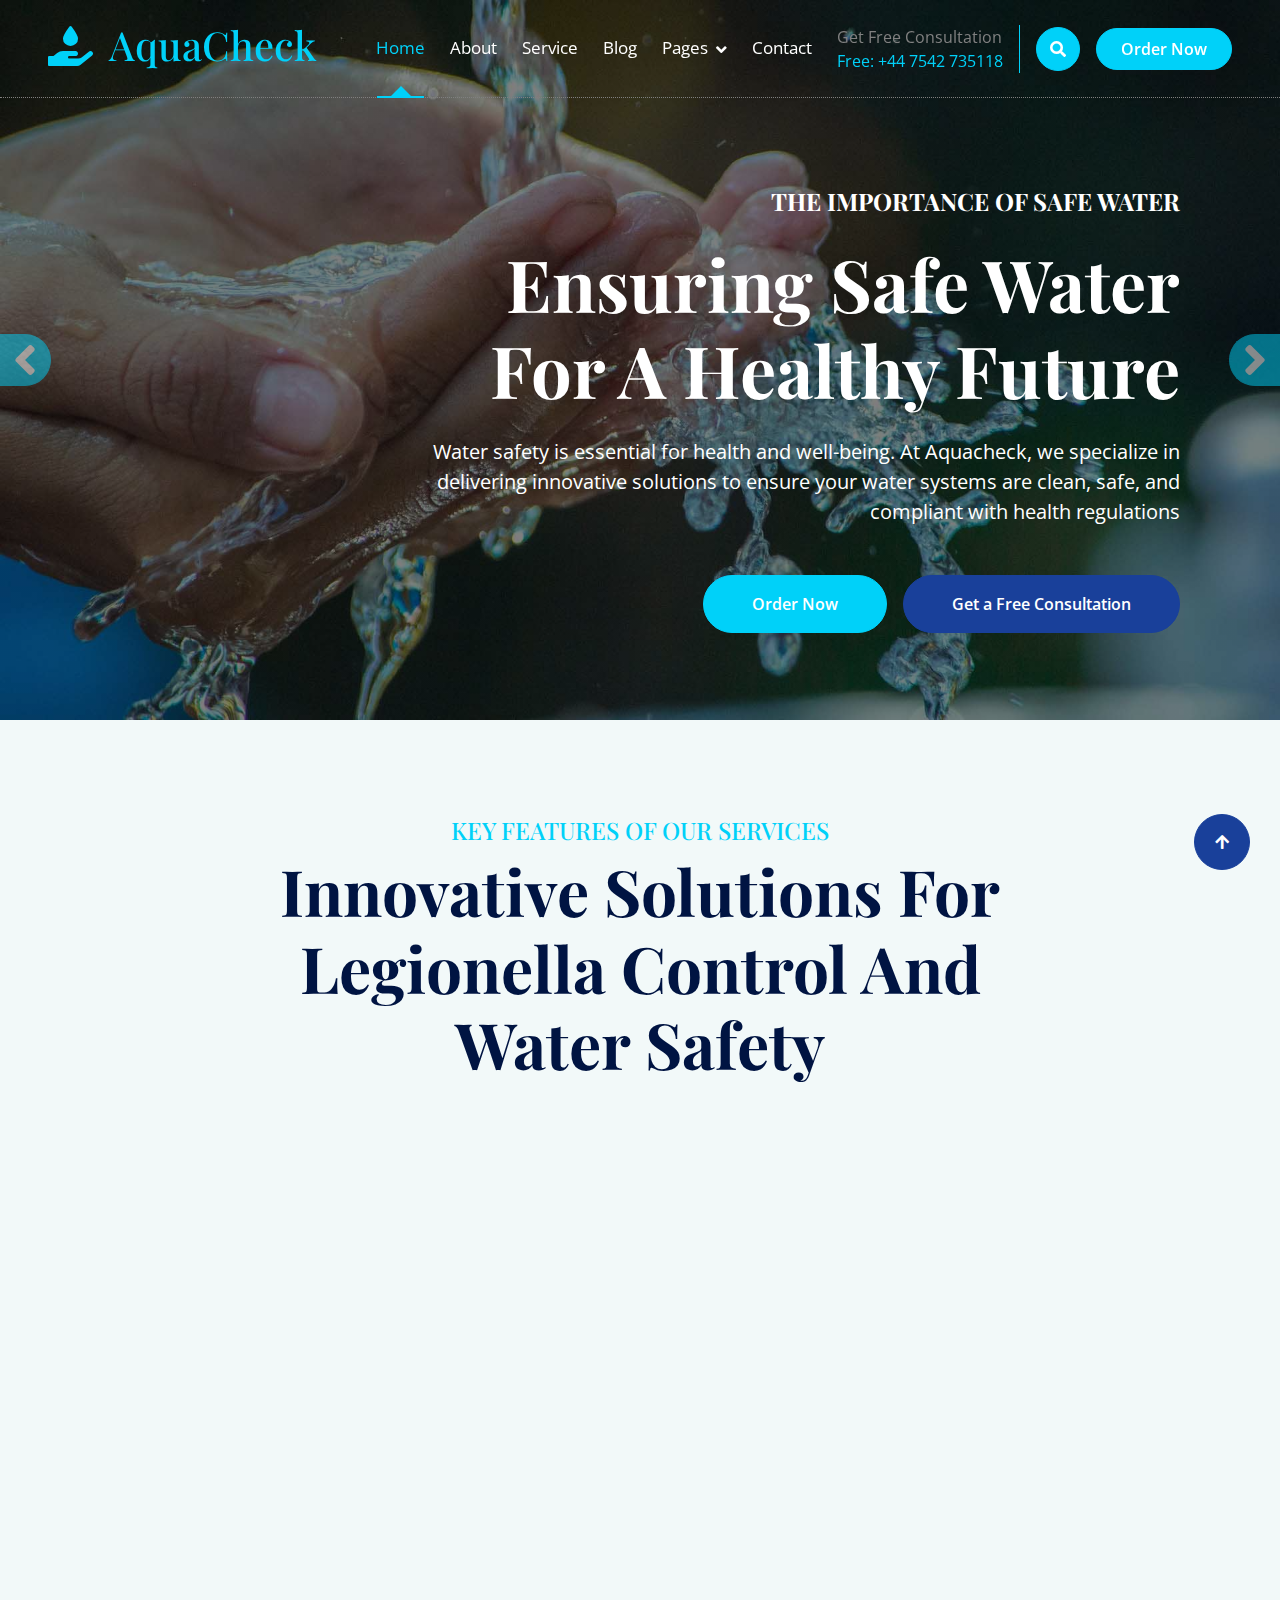
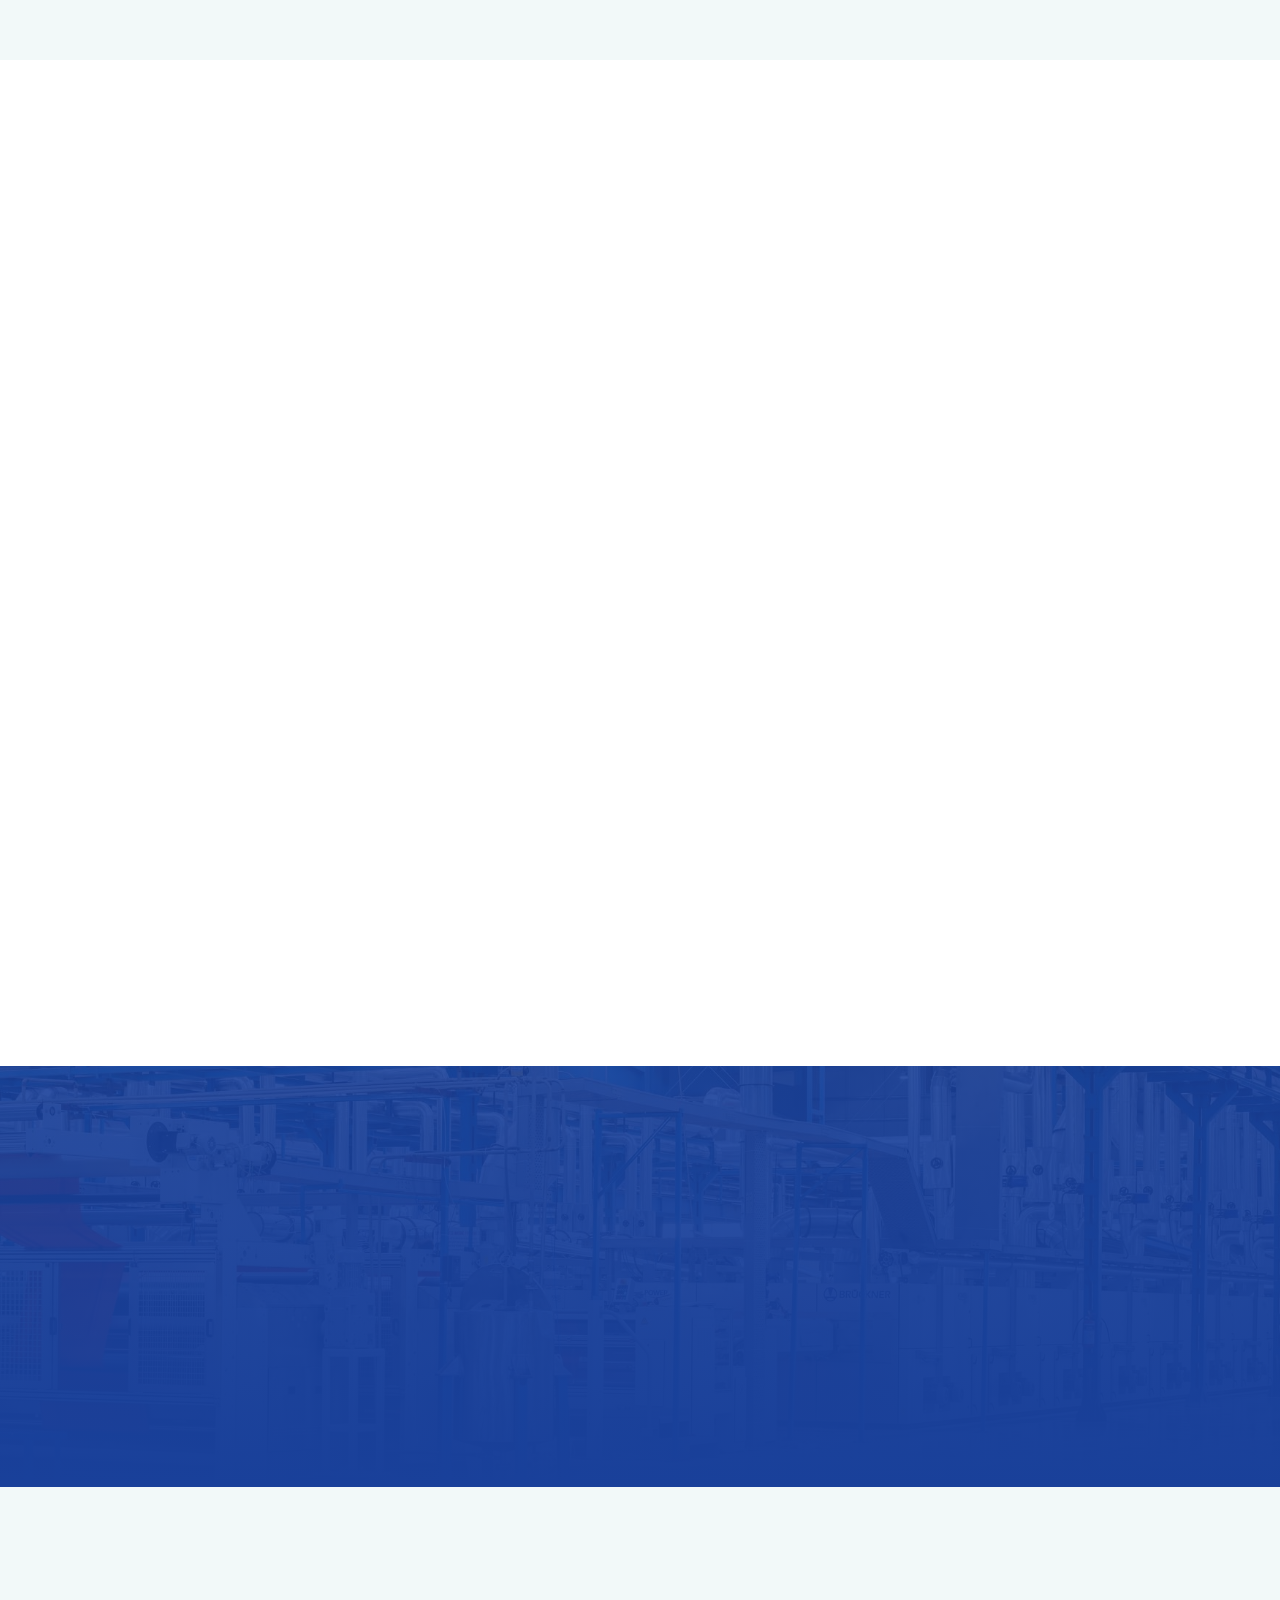
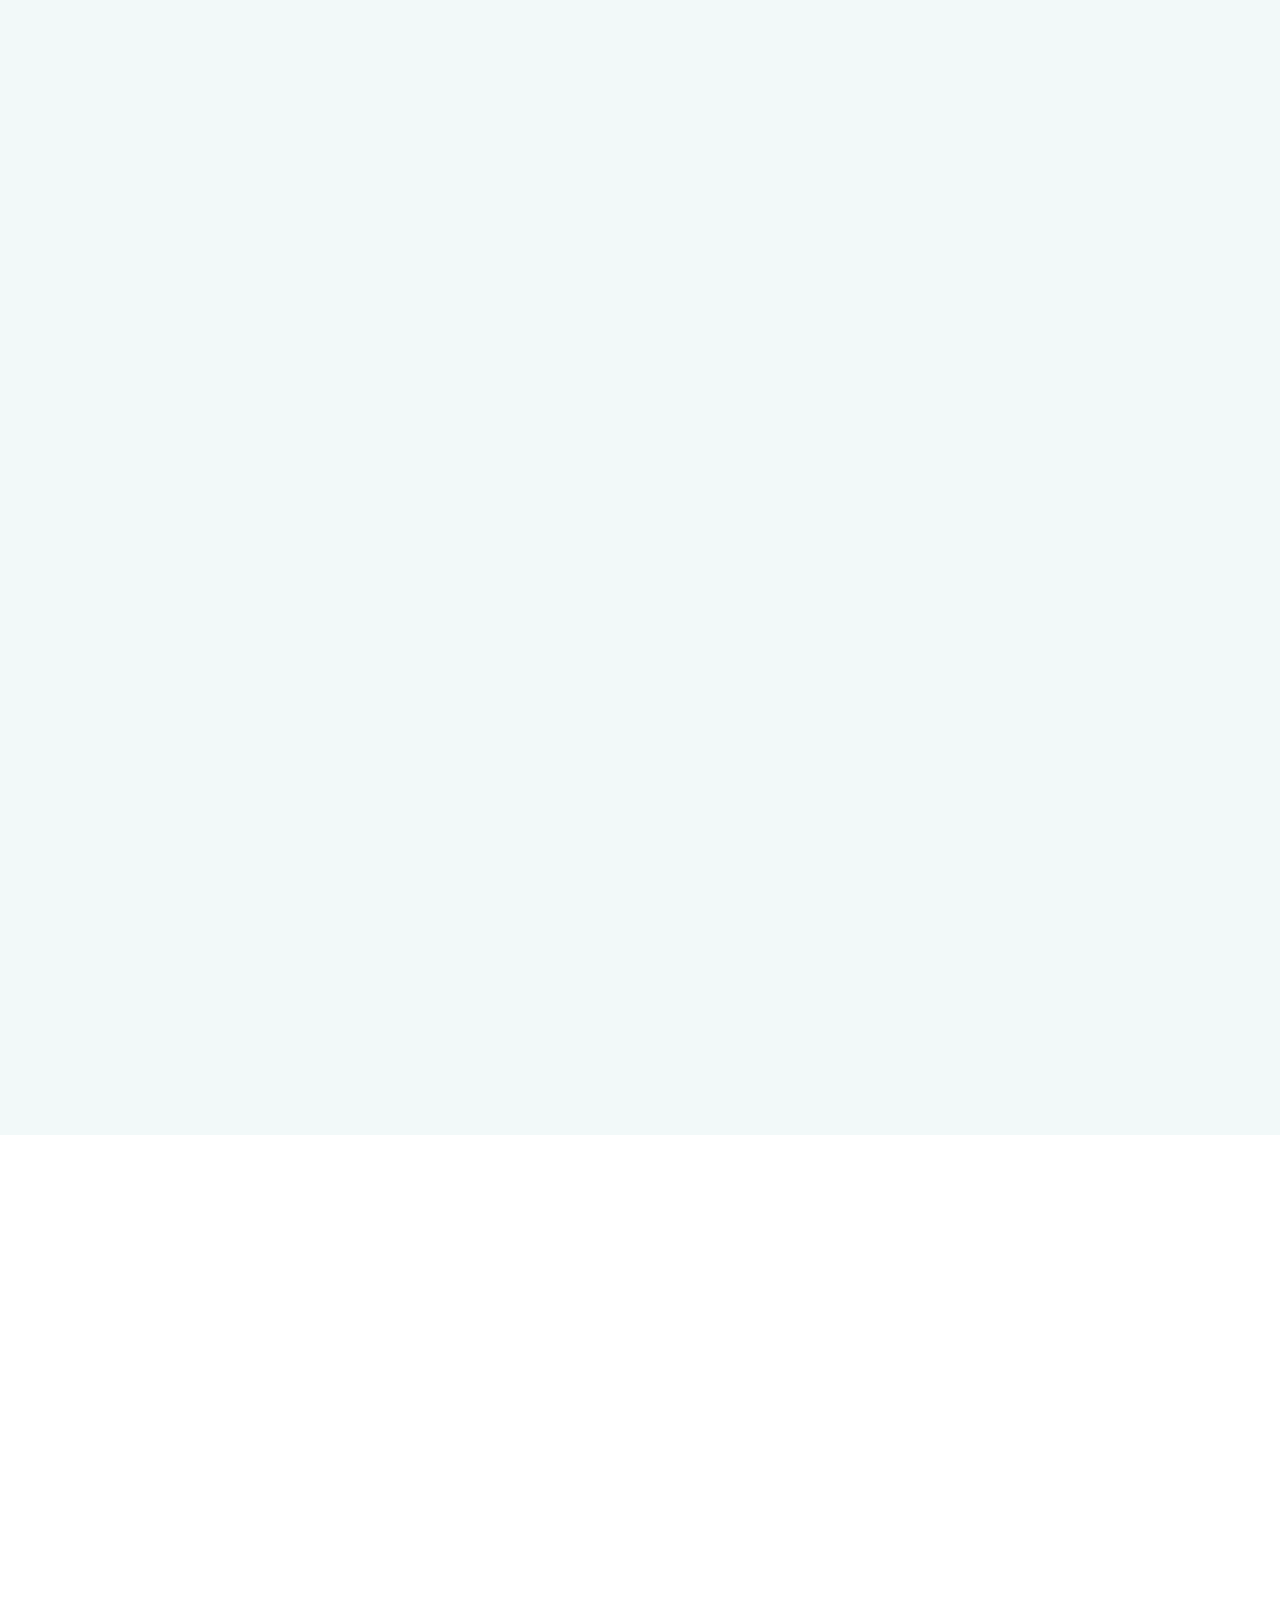
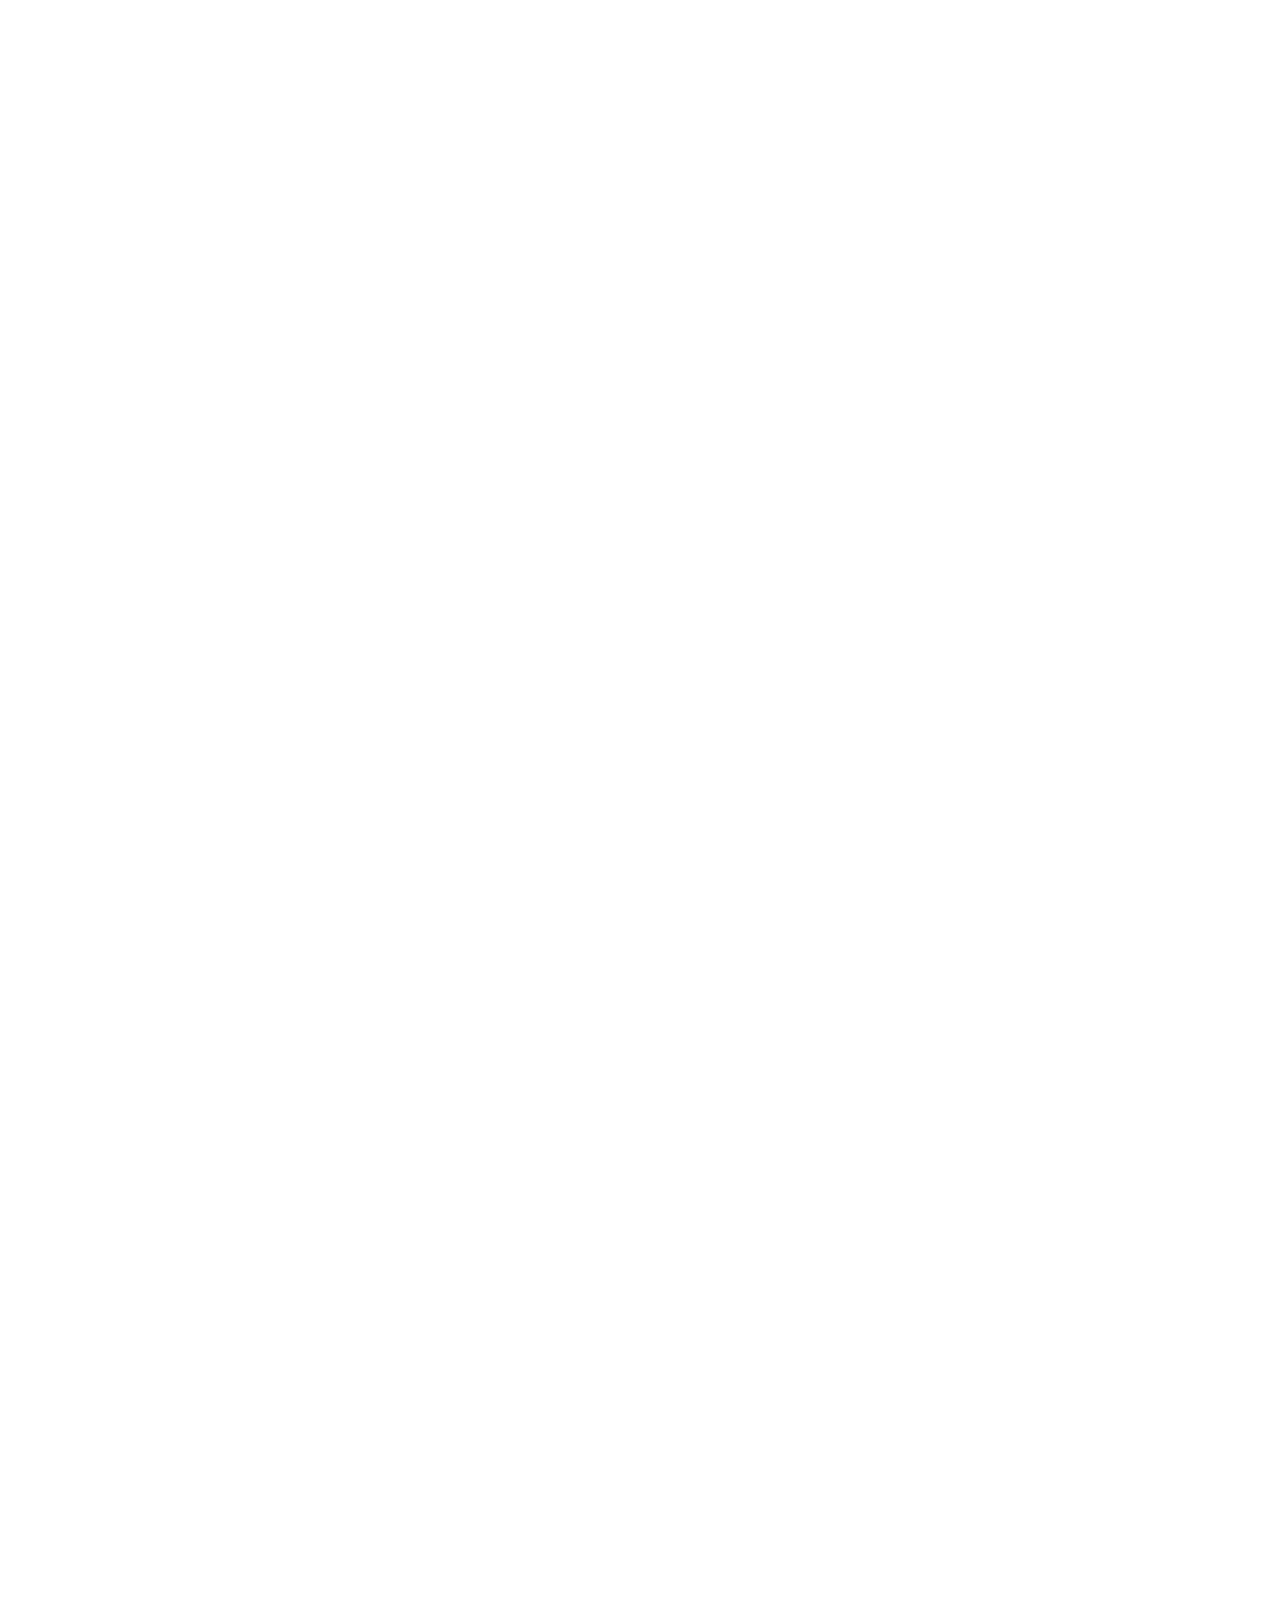
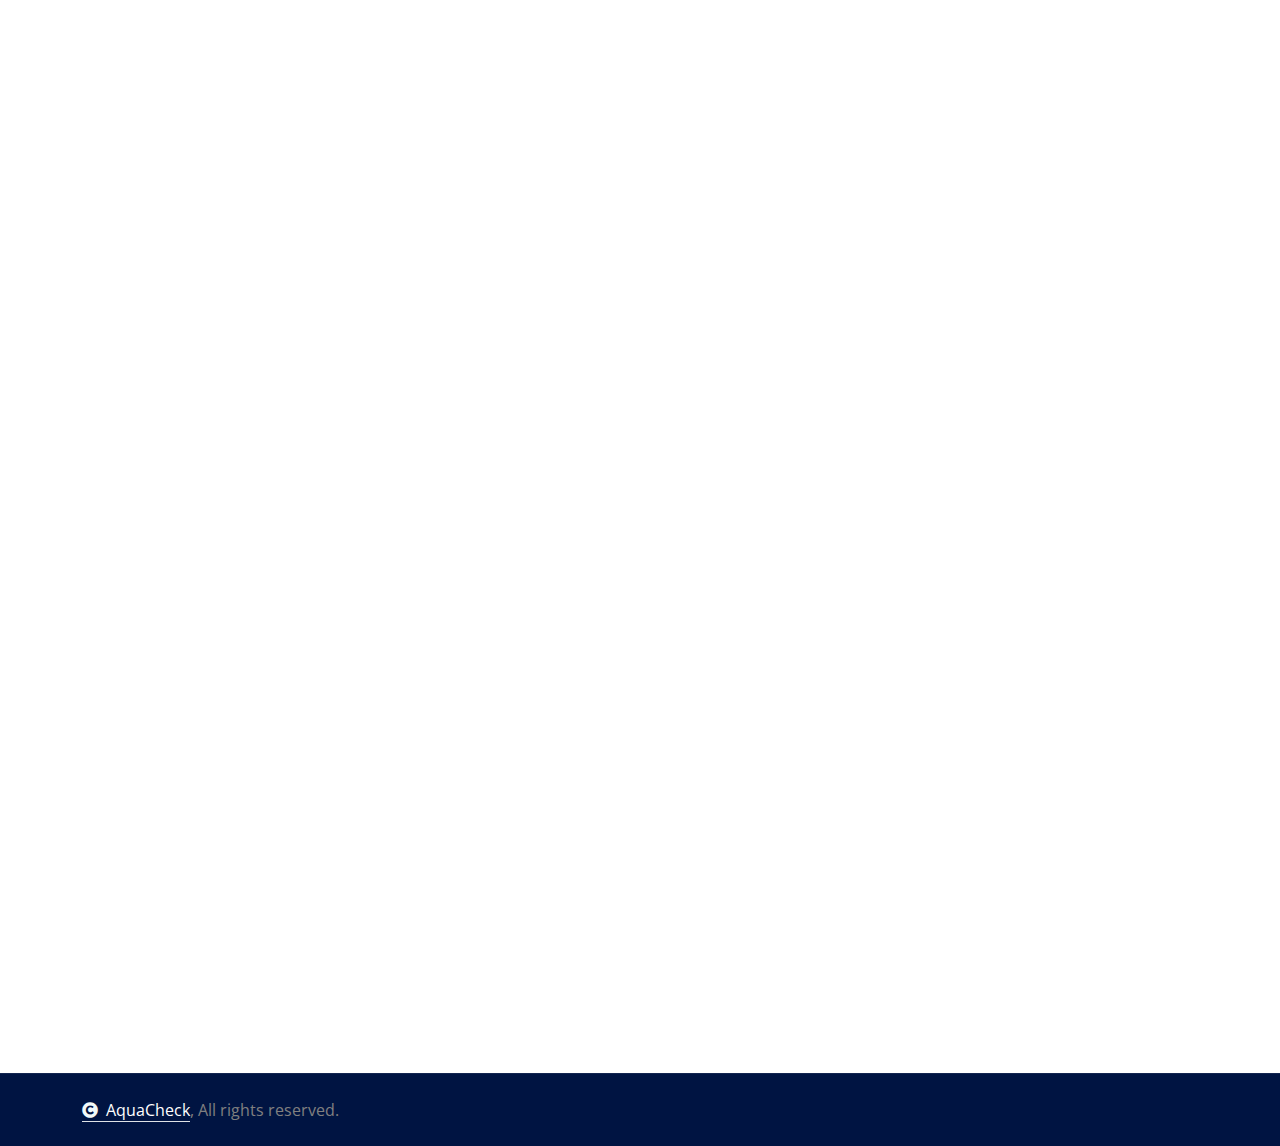
==== commit 363cbb4f: "chore: Edited the pages" ====
--- a/AquaCheck/index.html
+++ b/AquaCheck/index.html
@@ -43,7 +43,7 @@
         <div class="container-fluid position-relative p-0">
             <nav class="navbar navbar-expand-lg navbar-light px-4 px-lg-5 py-3 py-lg-0">
                 <a href="" class="navbar-brand p-0">
-                    <h1 class="text-primary"><i class="fas fa-hand-holding-water me-3"></i>Acuas</h1>
+                    <h1 class="text-primary"><i class="fas fa-hand-holding-water me-3"></i>AquaCheck</h1>
                     <!-- <img src="img/logo.png" alt="Logo"> -->
                 </a>
                 <button class="navbar-toggler" type="button" data-bs-toggle="collapse" data-bs-target="#navbarCollapse">
@@ -69,8 +69,8 @@
                     </div>
                     <div class="d-none d-xl-flex me-3">
                         <div class="d-flex flex-column pe-3 border-end border-primary">
-                            <span class="text-body">Get Free Delivery</span>
-                            <a href="tel:+4733378901"><span class="text-primary">Free: + 0123 456 7890</span></a>
+                            <span class="text-body">Get Free Consultation</span>
+                            <a href="tel:+4733378901"><span class="text-primary">Free: +44 7542 735118</span></a>
                         </div>
                     </div>
                     <button class="btn btn-primary btn-md-square d-flex flex-shrink-0 mb-3 mb-lg-0 rounded-circle me-3" data-bs-toggle="modal" data-bs-target="#searchModal"><i class="fas fa-search"></i></button>
@@ -91,13 +91,14 @@
                             <img src="img/carousel-1.jpg" class="img-fluid w-100" alt="Image">
                             <div class="carousel-caption-1">
                                 <div class="carousel-caption-1-content" style="max-width: 900px;">
-                                    <h4 class="text-white text-uppercase fw-bold mb-4 fadeInLeft animated" data-animation="fadeInLeft" data-delay="1s" style="animation-delay: 1s;" style="letter-spacing: 3px;">Importance life</h4>
-                                    <h1 class="display-2 text-capitalize text-white mb-4 fadeInLeft animated" data-animation="fadeInLeft" data-delay="1.3s" style="animation-delay: 1.3s;">Always Want Safe Water For Healthy Life</h1>
-                                    <p class="mb-5 fs-5 text-white fadeInLeft animated" data-animation="fadeInLeft" data-delay="1.5s" style="animation-delay: 1.5s;">Lorem Ipsum is simply dummy text of the printing and typesetting industry. Lorem Ipsum has been the industry's standard dummy text ever since the 1500s, 
+                                    <h4 class="text-white text-uppercase fw-bold mb-4 fadeInLeft animated" data-animation="fadeInLeft" data-delay="1s" style="animation-delay: 1s;" style="letter-spacing: 3px;">The Importance of Safe Water</h4>
+                                    <h1 class="display-2 text-capitalize text-white mb-4 fadeInLeft animated" data-animation="fadeInLeft" data-delay="1.3s" style="animation-delay: 1.3s;">Ensuring Safe Water for a Healthy Future</h1>
+                                    <p class="mb-5 fs-5 text-white fadeInLeft animated" data-animation="fadeInLeft" data-delay="1.5s" style="animation-delay: 1.5s;">Water safety is essential for health and well-being. At Aquacheck, we specialize in delivering innovative solutions to ensure your water systems are clean,
+                                         safe, and compliant with health regulations
                                     </p>
                                     <div class="carousel-caption-1-content-btn fadeInLeft animated" data-animation="fadeInLeft" data-delay="1.7s" style="animation-delay: 1.7s;">
                                         <a class="btn btn-primary rounded-pill flex-shrink-0 py-3 px-5 me-2" href="#">Order Now</a>
-                                        <a class="btn btn-secondary rounded-pill flex-shrink-0 py-3 px-5 ms-2" href="#">Free Estimate</a>
+                                        <a class="btn btn-secondary rounded-pill flex-shrink-0 py-3 px-5 ms-2" href="#">Get a Free Consultation</a>
                                     </div>
                                 </div>
                             </div>
@@ -155,39 +156,39 @@
         <div class="container-fluid feature bg-light py-5">
             <div class="container py-5">
                 <div class="text-center mx-auto pb-5 wow fadeInUp" data-wow-delay="0.2s" style="max-width: 800px;">
-                    <h4 class="text-uppercase text-primary">Our Feature</h4>
-                    <h1 class="display-3 text-capitalize mb-3">A Trusted Name In Bottled Water Industry</h1>
+                    <h4 class="text-uppercase text-primary">Key Features of Our Services</h4>
+                    <h1 class="display-3 text-capitalize mb-3">Innovative Solutions for Legionella Control and Water Safety</h1>
                 </div>
                 <div class="row g-4">
                     <div class=" col-md-6 col-lg-6 col-xl-3 wow fadeInUp" data-wow-delay="0.2s">
                         <div class="feature-item p-4">
                             <div class="feature-icon mb-3"><i class="fas fa-hand-holding-water text-white fa-3x"></i></div>
-                            <a href="#" class="h4 mb-3">Quality Check</a>
-                            <p class="mb-3">Lorem ipsum dolor sit amet consectetur adipisicing elit. Libero repellat deleniti necessitatibus</p>
+                            <a href="#" class="h4 mb-3">Legionella Detection & Testing</a>
+                            <p class="mb-3">Cutting-edge laboratory tests to accurately identify Legionella bacteria in your water systems</p>
                             <a href="#" class="btn text-secondary">Read More <i class="fa fa-angle-right"></i></a>
                         </div>
                     </div>
                     <div class="col-md-6 col-lg-6 col-xl-3 wow fadeInUp" data-wow-delay="0.4s">
                         <div class="feature-item p-4">
                             <div class="feature-icon mb-3"><i class="fas fa-filter text-white fa-3x"></i></div>
-                            <a href="#" class="h4 mb-3">5 Steps Filtration</a>
-                            <p class="mb-3">Lorem ipsum dolor sit amet consectetur adipisicing elit. Libero repellat deleniti necessitatibus</p>
+                            <a href="#" class="h4 mb-3">Advanced Risk Assessments</a>
+                            <p class="mb-3">Detailed evaluations of your water systems to identify potential risks and vulnerabilities.</p>
                             <a href="#" class="btn text-secondary">Read More <i class="fa fa-angle-right"></i></a>
                         </div>
                     </div>
                     <div class="col-md-6 col-lg-6 col-xl-3 wow fadeInUp" data-wow-delay="0.6s">
                         <div class="feature-item p-4">
                             <div class="feature-icon mb-3"><i class="fas fa-recycle text-white fa-3x"></i></div>
-                            <a href="#" class="h4 mb-3">Composition</a>
-                            <p class="mb-3">Lorem ipsum dolor sit amet consectetur adipisicing elit. Libero repellat deleniti necessitatibus</p>
+                            <a href="#" class="h4 mb-3">Regulatory Compliance Expertise</a>
+                            <p class="mb-3">Helping you meet health and safety standards to ensure peace of mind and compliance with laws</p>
                             <a href="#" class="btn text-secondary">Read More <i class="fa fa-angle-right"></i></a>
                         </div>
                     </div>
                     <div class="col-md-6 col-lg-6 col-xl-3 wow fadeInUp" data-wow-delay="0.8s">
                         <div class="feature-item p-4">
                             <div class="feature-icon mb-3"><i class="fas fa-microscope text-white fa-3x"></i></div>
-                            <a href="#" class="h4 mb-3">Lab Control</a>
-                            <p class="mb-3">Lorem ipsum dolor sit amet consectetur adipisicing elit. Libero repellat deleniti necessitatibus</p>
+                            <a href="#" class="h4 mb-3">24/7 Monitoring & Support</a>
+                            <p class="mb-3">Real-time monitoring solutions and expert assistance whenever you need it</p>
                             <a href="#" class="btn text-secondary">Read More <i class="fa fa-angle-right"></i></a>
                         </div>
                     </div>
@@ -197,32 +198,34 @@
         <!-- feature End -->
 
 
-        <!-- About Start -->
+        <!-- About Section -->
         <div class="container-fluid about overflow-hidden py-5">
             <div class="container py-5">
                 <div class="row g-5">
                     <div class="col-xl-6 wow fadeInLeft" data-wow-delay="0.2s">
                         <div class="about-img rounded h-100">
                             <img src="img/about.jpg" class="img-fluid rounded h-100 w-100" style="object-fit: cover;" alt="">
-                            <div class="about-exp"><span>20 Years Experiance</span></div>
+                            <div class="about-exp"><span>Protecting Water Safety for Over 20 Years</span></div>
                         </div>
                     </div>
                     <div class="col-xl-6 wow fadeInRight" data-wow-delay="0.2s">
                         <div class="about-item">
                             <h4 class="text-primary text-uppercase">About Us</h4>
-                            <h1 class="display-3 mb-3">We Deliver The Quality Water.</h1>
-                            <p class="mb-4">Lorem ipsum dolor sit amet, consectetur adipisicing elit. Harum quidem quas totam nostrum! Maxime rerum voluptatem sed, facilis unde a aperiam nulla voluptatibus excepturi ipsam iusto consequuntur
+                            <h1 class="display-3 mb-3">Protecting Water Safety for Over 20 Years</h1>
+                            <p class="mb-4">At Aquacheck, we specialize in providing expert services for Legionella prevention and water safety management. 
+                                With two decades of experience, we are dedicated to delivering clean, 
+                                compliant, and safe water solutions for businesses, residential complexes, and healthcare facilities
                             </p>
                             <div class="bg-light rounded p-4 mb-4">
                                 <div class="row">
                                     <div class="col-12">
                                         <div class="d-flex">
                                             <div class="pe-4">
-                                                <div class="rounded-circle bg-primary d-flex align-items-center justify-content-center" style="width: 80px; height: 80px;"><i class="fas fa-tint text-white fa-2x"></i></div>
+                                                <div class="rounded-circle bg-primary d-flex align-items-center justify-content-center" style="width: 80px; height: 80px;"><i class="fas fa-handshake text-white fa-2x"></i></div>
                                             </div>
                                             <div class="">
-                                                <a href="#" class="h4 d-inline-block mb-3">Satisfied Customer</a>
-                                                <p class="mb-0">Lorem, ipsum dolor sit amet consectetur adipisicing elit. Quas provident maiores quisquam.</p>
+                                                <a href="#" class="h4 d-inline-block mb-3">Trusted by Clients Worldwide</a>
+                                                <p class="mb-0">Our satisfied customers value our commitment to reliability, accuracy, and excellence in water safety.</p>
                                             </div>
                                         </div>
                                     </div>
@@ -233,11 +236,11 @@
                                     <div class="col-12">
                                         <div class="d-flex">
                                             <div class="pe-4">
-                                                <div class="rounded-circle bg-primary d-flex align-items-center justify-content-center" style="width: 80px; height: 80px;"><i class="fas fa-faucet text-white fa-2x"></i></div>
+                                                <div class="rounded-circle bg-primary d-flex align-items-center justify-content-center" style="width: 80px; height: 80px;"><i class="fas fa-shield-alt text-white fa-2x"></i></div>
                                             </div>
                                             <div class="">
-                                                <a href="#" class="h4 d-inline-block mb-3">Standard Product</a>
-                                                <p class="mb-0">Lorem, ipsum dolor sit amet consectetur adipisicing elit. Quas provident maiores quisquam.</p>
+                                                <a href="#" class="h4 d-inline-block mb-3">Compliant and Effective Solutions</a>
+                                                <p class="mb-0">We ensure your water systems meet all regulatory standards while prioritizing health and safety</p>
                                             </div>
                                         </div>
                                     </div>
@@ -249,7 +252,7 @@
                 </div>
             </div>
         </div>
-        <!-- About End -->
+        <!-- About Section -->
 
 
         <!-- Fact Counter -->
@@ -309,12 +312,12 @@
         </div>
         <!-- Fact Counter -->
 
-        <!-- Service Start -->
+        <!-- Service Section -->
         <div class="container-fluid service bg-light overflow-hidden py-5">
             <div class="container py-5">
                 <div class="text-center mx-auto pb-5 wow fadeInUp" data-wow-delay="0.2s" style="max-width: 800px;">
                     <h4 class="text-uppercase text-primary">Our Service</h4>
-                    <h1 class="display-3 text-capitalize mb-3">Protect Your Family with Best Water</h1>
+                    <h1 class="display-3 text-capitalize mb-3">Ensure Safe and Compliant Water Systems with Aquacheck</h1>
                 </div>
                 <div class="row gx-0 gy-4 align-items-center">
                     <div class="col-lg-6 col-xl-4 wow fadeInLeft" data-wow-delay="0.2s">
@@ -323,8 +326,9 @@
                                 <div class="col-12">
                                     <div class="d-flex">
                                         <div class="service-content text-end">
-                                            <a href="#" class="h4 d-inline-block mb-3">Residential Waters</a>
-                                            <p class="mb-0">Lorem, ipsum dolor sit amet consectetur adipisicing elit. Quas provident maiores quisquam.</p>
+                                            <a href="#" class="h4 d-inline-block mb-3">Water Testing & Analysis</a>
+                                            <p class="mb-0">Accurate Legionella testing for residential, commercial, 
+                                                and industrial water systems to ensure safety and compliance.</p>
                                         </div>
                                         <div class="ps-4">
                                             <div class="service-btn"><i class="fas fa-hand-holding-water text-white fa-2x"></i></div>
@@ -338,8 +342,8 @@
                                 <div class="col-12">
                                     <div class="d-flex">
                                         <div class="service-content text-end">
-                                            <a href="#" class="h4 d-inline-block mb-3">Commercial Waters</a>
-                                            <p class="mb-0">Lorem, ipsum dolor sit amet consectetur adipisicing elit. Quas provident maiores quisquam.</p>
+                                            <a href="#" class="h4 d-inline-block mb-3">Water Safety Plans</a>
+                                            <p class="mb-0">Tailored water management plans to meet regulatory requirements and prevent Legionella outbreaks.</p>
                                         </div>
                                         <div class="ps-4">
                                             <div class="service-btn"><i class="fas fa-dumpster-fire text-white fa-2x"></i></div>
@@ -353,8 +357,8 @@
                                 <div class="col-12">
                                     <div class="d-flex">
                                         <div class="service-content text-end">
-                                            <a href="#" class="h4 d-inline-block mb-3">Filtration Plants</a>
-                                            <p class="mb-0">Lorem, ipsum dolor sit amet consectetur adipisicing elit. Quas provident maiores quisquam.</p>
+                                            <a href="#" class="h4 d-inline-block mb-3">Training & Awareness Programs</a>
+                                            <p class="mb-0">Equip your staff with the knowledge to manage water systems safely and identify potential risks.</p>
                                         </div>
                                         <div class="ps-4">
                                             <div class="service-btn"><i class="fas fa-filter text-white fa-2x"></i></div>
@@ -378,8 +382,8 @@
                                             <div class="service-btn"><i class="fas fa-assistive-listening-systems text-white fa-2x"></i></div>
                                         </div>
                                         <div class="service-content">
-                                            <a href="#" class="h4 d-inline-block mb-3">Water Softening</a>
-                                            <p class="mb-0">Lorem, ipsum dolor sit amet consectetur adipisicing elit. Quas provident maiores quisquam.</p>
+                                            <a href="#" class="h4 d-inline-block mb-3">Compliance Consulting</a>
+                                            <p class="mb-0">Expert guidance to help you meet water safety regulations and avoid penalties.</p>
                                         </div>
                                     </div>
                                 </div>
@@ -393,8 +397,8 @@
                                             <div class="service-btn"><i class="fas fa-recycle text-white fa-2x"></i></div>
                                         </div>
                                         <div class="service-content">
-                                            <a href="#" class="h4 d-inline-block mb-3">Market Research</a>
-                                            <p class="mb-0">Lorem, ipsum dolor sit amet consectetur adipisicing elit. Quas provident maiores quisquam.</p>
+                                            <a href="#" class="h4 d-inline-block mb-3">System Disinfection Services</a>
+                                            <p class="mb-0">Comprehensive cleaning and disinfection services to eliminate Legionella and other contaminants</p>
                                         </div>
                                     </div>
                                 </div>
@@ -408,21 +412,22 @@
                                             <div class="service-btn"><i class="fas fa-project-diagram text-white fa-2x"></i></div>
                                         </div>
                                         <div class="service-content">
-                                            <a href="#" class="h4 d-inline-block mb-3">Project Planning</a>
-                                            <p class="mb-0">Lorem, ipsum dolor sit amet consectetur adipisicing elit. Quas provident maiores quisquam.</p>
-                                        </div>
-                                    </div>
-                                </div>
-                            </div>
-                        </div>
-                    </div>
-                </div>
-            </div>
-        </div>
-        <!-- Service End -->
+                                            <a href="#" class="h4 d-inline-block mb-3">Risk Assessments</a>
+                                            <p class="mb-0">Detailed assessments of your water systems to identify and address potential hazards.</p>
+                                        </div>
+                                    </div>
+                                </div>
+                            </div>
+                        </div>
+                    </div>
+                </div>
+            </div>
+        </div>
+        <!-- Service Section -->
 
 
         <!-- Products Start -->
+        <!--
         <div class="container-fluid product py-5">
             <div class="container py-5">
                 <div class="text-center mx-auto pb-5 wow fadeInUp" data-wow-delay="0.2s" style="max-width: 800px;">
@@ -466,6 +471,7 @@
                 </div>
             </div>
         </div>
+        -->
         <!-- Products End -->
 
 
@@ -473,8 +479,8 @@
         <div class="container-fluid blog pb-5">
             <div class="container pb-5">
                 <div class="text-center mx-auto pb-5 wow fadeInUp" data-wow-delay="0.2s" style="max-width: 800px;">
-                    <h4 class="text-uppercase text-primary">Our Blog</h4>
-                    <h1 class="display-3 text-capitalize mb-3">Latest Blog & News</h1>
+                    <h4 class="text-uppercase text-primary">Insights on Water Safety</h4>
+                    <h1 class="display-3 text-capitalize mb-3">Your Guide to Water Safety and Compliance</h1>
                 </div>
                 <div class="row g-4 justify-content-center">
                     <div class="col-lg-6 col-xl-4 wow fadeInUp" data-wow-delay="0.2s">
@@ -484,8 +490,8 @@
                                 <div class="blog-date px-4 py-2"><i class="fa fa-calendar-alt me-1"></i> Jan 12 2025</div>
                             </div>
                             <div class="blog-content rounded-bottom p-4">
-                                <a href="#" class="h4 d-inline-block mb-3">Lorem ipsum dolor sit amet consectetur adipisicing elit. Unde</a>
-                                <p>Lorem ipsum dolor sit amet consectetur adipisicing elit. Vel, officiis?</p>
+                                <a href="#" class="h4 d-inline-block mb-3">Understanding Legionella: What You Need to Know</a>
+                                <p>What Is Legionella?<br>Legionella is a type of bacteria commonly found in freshwater environments.</p>
                                 <a href="#" class="fw-bold text-secondary">Read More <i class="fa fa-angle-right"></i></a>
                             </div>
                         </div>
@@ -497,8 +503,8 @@
                                 <div class="blog-date px-4 py-2"><i class="fa fa-calendar-alt me-1"></i> Jan 12 2025</div>
                             </div>
                             <div class="blog-content rounded-bottom p-4">
-                                <a href="#" class="h4 d-inline-block mb-3">Lorem ipsum dolor sit amet consectetur adipisicing elit. Unde</a>
-                                <p>Lorem ipsum dolor sit amet consectetur adipisicing elit. Vel, officiis?</p>
+                                <a href="#" class="h4 d-inline-block mb-3">How to Prevent Legionella in Your Water Systems</a>
+                                <p>Preventing Legionella growth requires a proactive approach, including:</p>
                                 <a href="#" class="fw-bold text-secondary">Read More <i class="fa fa-angle-right"></i></a>
                             </div>
                         </div>
@@ -510,8 +516,9 @@
                                 <div class="blog-date px-4 py-2"><i class="fa fa-calendar-alt me-1"></i> Jan 12 2025</div>
                             </div>
                             <div class="blog-content rounded-bottom p-4">
-                                <a href="#" class="h4 d-inline-block mb-3">Lorem ipsum dolor sit amet consectetur adipisicing elit. Unde</a>
-                                <p>Lorem ipsum dolor sit amet consectetur adipisicing elit. Vel, officiis?</p>
+                                <a href="#" class="h4 d-inline-block mb-3">Why Choose Aquacheck?</a>
+                                <p>At Aquacheck, we specialize in addressing and controlling Legionella risks for a variety of industries. 
+                                    Our comprehensive services include:</p>
                                 <a href="#" class="fw-bold text-secondary">Read More <i class="fa fa-angle-right"></i></a>
                             </div>
                         </div>
@@ -623,23 +630,26 @@
         </div>
         <!-- Team End -->
 
-        <!-- Testimonial Start -->
+        <!-- Testimonials Section-->
         <div class="container-fluid testimonial pb-5">
             <div class="container pb-5">
                 <div class="text-center mx-auto pb-5 wow fadeInUp" data-wow-delay="0.2s" style="max-width: 800px;">
                     <h4 class="text-uppercase text-primary">Testimonials</h4>
-                    <h1 class="display-3 text-capitalize mb-3">Our clients reviews.</h1>
+                    <h1 class="display-3 text-capitalize mb-3">What our clients say</h1>
                 </div>
                 <div class="owl-carousel testimonial-carousel wow fadeInUp" data-wow-delay="0.3s">
                     <div class="testimonial-item text-center p-4">
-                        <p>Lorem ipsum dolor sit amet consectetur, adipisicing elit. Incidunt pariatur officiis quis molestias, sit iure sunt voluptatibus accusantium laboriosam dolore.
+                        <p>Highly Reliable Service!
+                            We've been using Aquacheck for over a year to ensure our water systems remain safe from Legionella. 
+                            Their team is thorough, knowledgeable, and always professional. 
+                            The peace of mind they provide is invaluable.
                         </p>
                         <div class="d-flex justify-content-center mb-4">
                             <img src="img/testimonial-1.jpg" class="img-fluid border border-4 border-primary" style="width: 100px; height: 100px; border-radius: 50px;" alt="">
                         </div>
                         <div class="d-block">
-                            <h4 class="text-dark">Client Name</h4>
-                            <p class="m-0 pb-3">Profession</p>
+                            <h4 class="text-dark">John D.</h4>
+                            <p class="m-0 pb-3">Facilities Manager</p>
                             <div class="d-flex justify-content-center text-secondary">
                                 <i class="fas fa-star"></i>
                                 <i class="fas fa-star"></i>
@@ -650,14 +660,16 @@
                         </div>
                     </div>
                     <div class="testimonial-item text-center p-4">
-                        <p>Lorem ipsum dolor sit amet consectetur, adipisicing elit. Incidunt pariatur officiis quis molestias, sit iure sunt voluptatibus accusantium laboriosam dolore.
+                        <p>A Trusted Partner for Legionella Control
+                            Aquacheck helped us implement a water management plan that was not only compliant with regulations but also customized to our needs.
+                            Their dedication and expertise have made them our go-to partner for water safety.
                         </p>
                         <div class="d-flex justify-content-center mb-4">
                             <img src="img/testimonial-2.jpg" class="img-fluid border border-4 border-primary" style="width: 100px; height: 100px; border-radius: 50px;" alt="">
                         </div>
                         <div class="d-block">
-                            <h4 class="text-dark">Client Name</h4>
-                            <p class="m-0 pb-3">Profession</p>
+                            <h4 class="text-dark">Sarah T.</h4>
+                            <p class="m-0 pb-3">Property Manager</p>
                             <div class="d-flex justify-content-center text-secondary">
                                 <i class="fas fa-star"></i>
                                 <i class="fas fa-star"></i>
@@ -668,14 +680,16 @@
                         </div>
                     </div>
                     <div class="testimonial-item text-center p-4">
-                        <p>Lorem ipsum dolor sit amet consectetur, adipisicing elit. Incidunt pariatur officiis quis molestias, sit iure sunt voluptatibus accusantium laboriosam dolore.
+                        <p>Exceptional Support and Expertise
+                            The team at Aquacheck is exceptional. They educated our staff about water safety and guided us through each step of compliance.
+                            Their testing services are accurate and efficient. Highly recommended!
                         </p>
                         <div class="d-flex justify-content-center mb-4">
                             <img src="img/testimonial-3.jpg" class="img-fluid border border-4 border-primary" style="width: 100px; height: 100px; border-radius: 50px;" alt="">
                         </div>
                         <div class="d-block">
-                            <h4 class="text-dark">Client Name</h4>
-                            <p class="m-0 pb-3">Profession</p>
+                            <h4 class="text-dark">Michael H.</h4>
+                            <p class="m-0 pb-3">Hotel Operations Manager</p>
                             <div class="d-flex justify-content-center text-secondary">
                                 <i class="fas fa-star"></i>
                                 <i class="fas fa-star"></i>
@@ -686,14 +700,16 @@
                         </div>
                     </div>
                     <div class="testimonial-item text-center p-4">
-                        <p>Lorem ipsum dolor sit amet consectetur, adipisicing elit. Incidunt pariatur officiis quis molestias, sit iure sunt voluptatibus accusantium laboriosam dolore.
+                        <p>Professional and Timely
+                            We had concerns about Legionella risks in our cooling systems, but Aquacheck addressed them quickly. 
+                            Their detailed reporting and timely follow-ups showed us they truly care about their clients' safety.
                         </p>
                         <div class="d-flex justify-content-center mb-4">
                             <img src="img/testimonial-3.jpg" class="img-fluid border border-4 border-primary" style="width: 100px; height: 100px; border-radius: 50px;" alt="">
                         </div>
                         <div class="d-block">
-                            <h4 class="text-dark">Client Name</h4>
-                            <p class="m-0 pb-3">Profession</p>
+                            <h4 class="text-dark">Emma R.</h4>
+                            <p class="m-0 pb-3">Healthcare Facility Director</p>
                             <div class="d-flex justify-content-center text-secondary">
                                 <i class="fas fa-star"></i>
                                 <i class="fas fa-star"></i>
@@ -706,15 +722,15 @@
                 </div>
             </div>
         </div>
-        <!-- Testimonial End -->
-
-        <!-- Footer Start -->
+        <!-- End of Testimonial section -->
+
+        <!-- Footer-->
         <div class="container-fluid footer py-5 wow fadeIn" data-wow-delay="0.2s">
             <div class="container py-5">
                 <div class="row g-5 mb-5 align-items-center">
                     <div class="col-lg-7">
                         <div class="position-relative mx-auto">
-                            <input class="form-control rounded-pill w-100 py-3 ps-4 pe-5" type="text" placeholder="Email address to Subscribe">
+                            <input class="form-control rounded-pill w-100 py-3 ps-4 pe-5" type="text" placeholder="Email Address">
                             <button type="button" class="btn btn-secondary rounded-pill position-absolute top-0 end-0 py-2 px-4 mt-2 me-2">Subscribe</button>
                         </div>
                     </div>
@@ -731,8 +747,9 @@
                     <div class="col-md-6 col-lg-6 col-xl-3">
                         <div class="footer-item d-flex flex-column">
                             <div class="footer-item">
-                                <h3 class="text-white mb-4"><i class="fas fa-hand-holding-water text-primary me-3"></i>Acuas</h3>
-                                <p class="mb-3">Dolor amet sit justo amet elitr clita ipsum elitr est.Lorem ipsum dolor sit amet, consectetur adipiscing elit consectetur adipiscing elit.</p>
+                                <h3 class="text-white mb-4"><i class="fas fa-hand-holding-water text-primary me-3"></i>AquaCheck</h3>
+                                <p class="mb-3">Your trusted partner in ensuring water safety and preventing Legionella outbreaks. Our advanced monitoring and control solutions provide real-time insights into your water system, 
+                                    allowing you to take proactive measures to protect your facility and its occupants.</p>
                             </div>
                             <div class="position-relative">
                                 <input class="form-control rounded-pill w-100 py-3 ps-4 pe-5" type="text" placeholder="Enter your email">
@@ -763,8 +780,8 @@
                                 <p class="text-white mb-0">10.00 am to 05.00 pm</p>
                             </div>
                             <div class="mb-3">
-                                <h6 class="text-muted mb-0">Vacation:</h6>
-                                <p class="text-white mb-0">All Sunday is our vacation</p>
+                                <h6 class="text-muted mb-0">Sunday</h6>
+                                <p class="text-white mb-0">Closed</p>
                             </div>
                         </div>
                     </div>
@@ -772,10 +789,10 @@
                         <div class="footer-item d-flex flex-column">
                             <h4 class="text-white mb-4">Contact Info</h4>
                             <a href="#"><i class="fa fa-map-marker-alt me-2"></i> 39 Brannock Meadows, Poyntzpass, Newry</a>
-                            <a href="mailto:info@example.com"><i class="fas fa-envelope me-2"></i> johnpglynch@gmail.com</a>
-                            <a href="mailto:info@example.com"><i class="fas fa-envelope me-2"></i> johnpglynch@gmail.com</a>
-                            <a href="tel:+012 345 67890"><i class="fas fa-phone me-2"></i> +012 345 67890</a>
-                            <a href="tel:+012 345 67890" class="mb-3"><i class="fas fa-print me-2"></i> +012 345 67890</a>
+                            <a href="mailto:johnpglynch@gmail.com"><i class="fas fa-envelope me-2"></i> johnpglynch@gmail.com</a>
+                            <a href="mailto:johnpglynch@gmail.com"><i class="fas fa-envelope me-2"></i> johnpglynch@gmail.com</a>
+                            <a href="tel:+44 7542 735118"><i class="fas fa-phone me-2"></i> +44 7542 735118</a>
+                            <a href="tel:++44 7542 735118" class="mb-3"><i class="fas fa-print me-2"></i> +44 7542 735118</a>
                         </div>
                     </div>
                 </div>
@@ -788,16 +805,9 @@
             <div class="container">
                 <div class="row g-4 align-items-center">
                     <div class="col-md-6 text-center text-md-start mb-md-0">
-                        <span class="text-body"><a href="#" class="border-bottom text-white"><i class="fas fa-copyright text-light me-2"></i>AquaCheck</a>, All right reserved.</span>
-                    </div>
-                    <div class="col-md-6 text-center text-md-end text-body">
-                        <!--/*** This template is free as long as you keep the below author’s credit link/attribution link/backlink. ***/-->
-                        <!--/*** If you'd like to use the template without the below author’s credit link/attribution link/backlink, ***/-->
-                        <!--/*** you can purchase the Credit Removal License from "https://htmlcodex.com/credit-removal". ***/-->
-                        <a class="border-bottom text-white" href="https://htmlcodex.com">Simon</a>
-                    </div>
-                </div>
-            </div>
+                        <span class="text-body"><a href="#" class="border-bottom text-white"><i class="fas fa-copyright text-light me-2"></i>AquaCheck</a>, All rights reserved.</span>
+                    </div>
+                </div>   
         </div>
         <!-- Copyright End -->
 
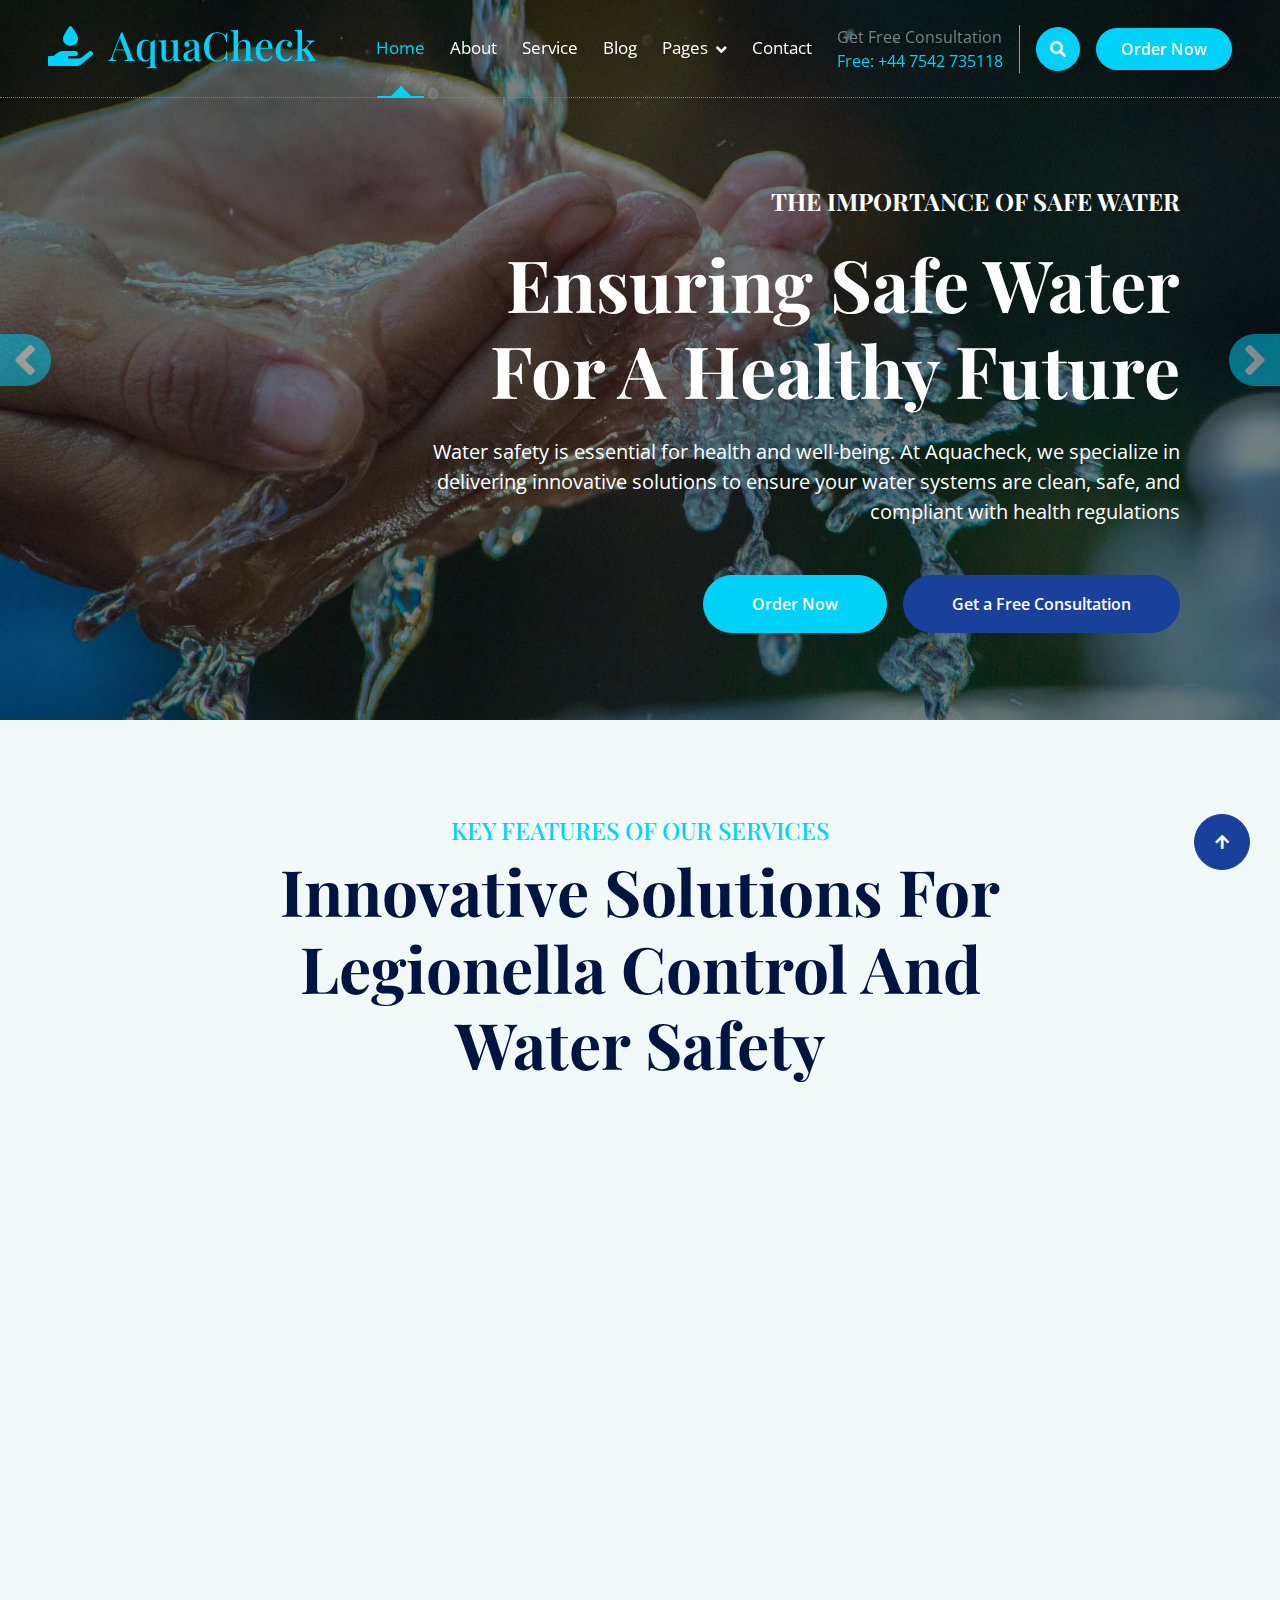
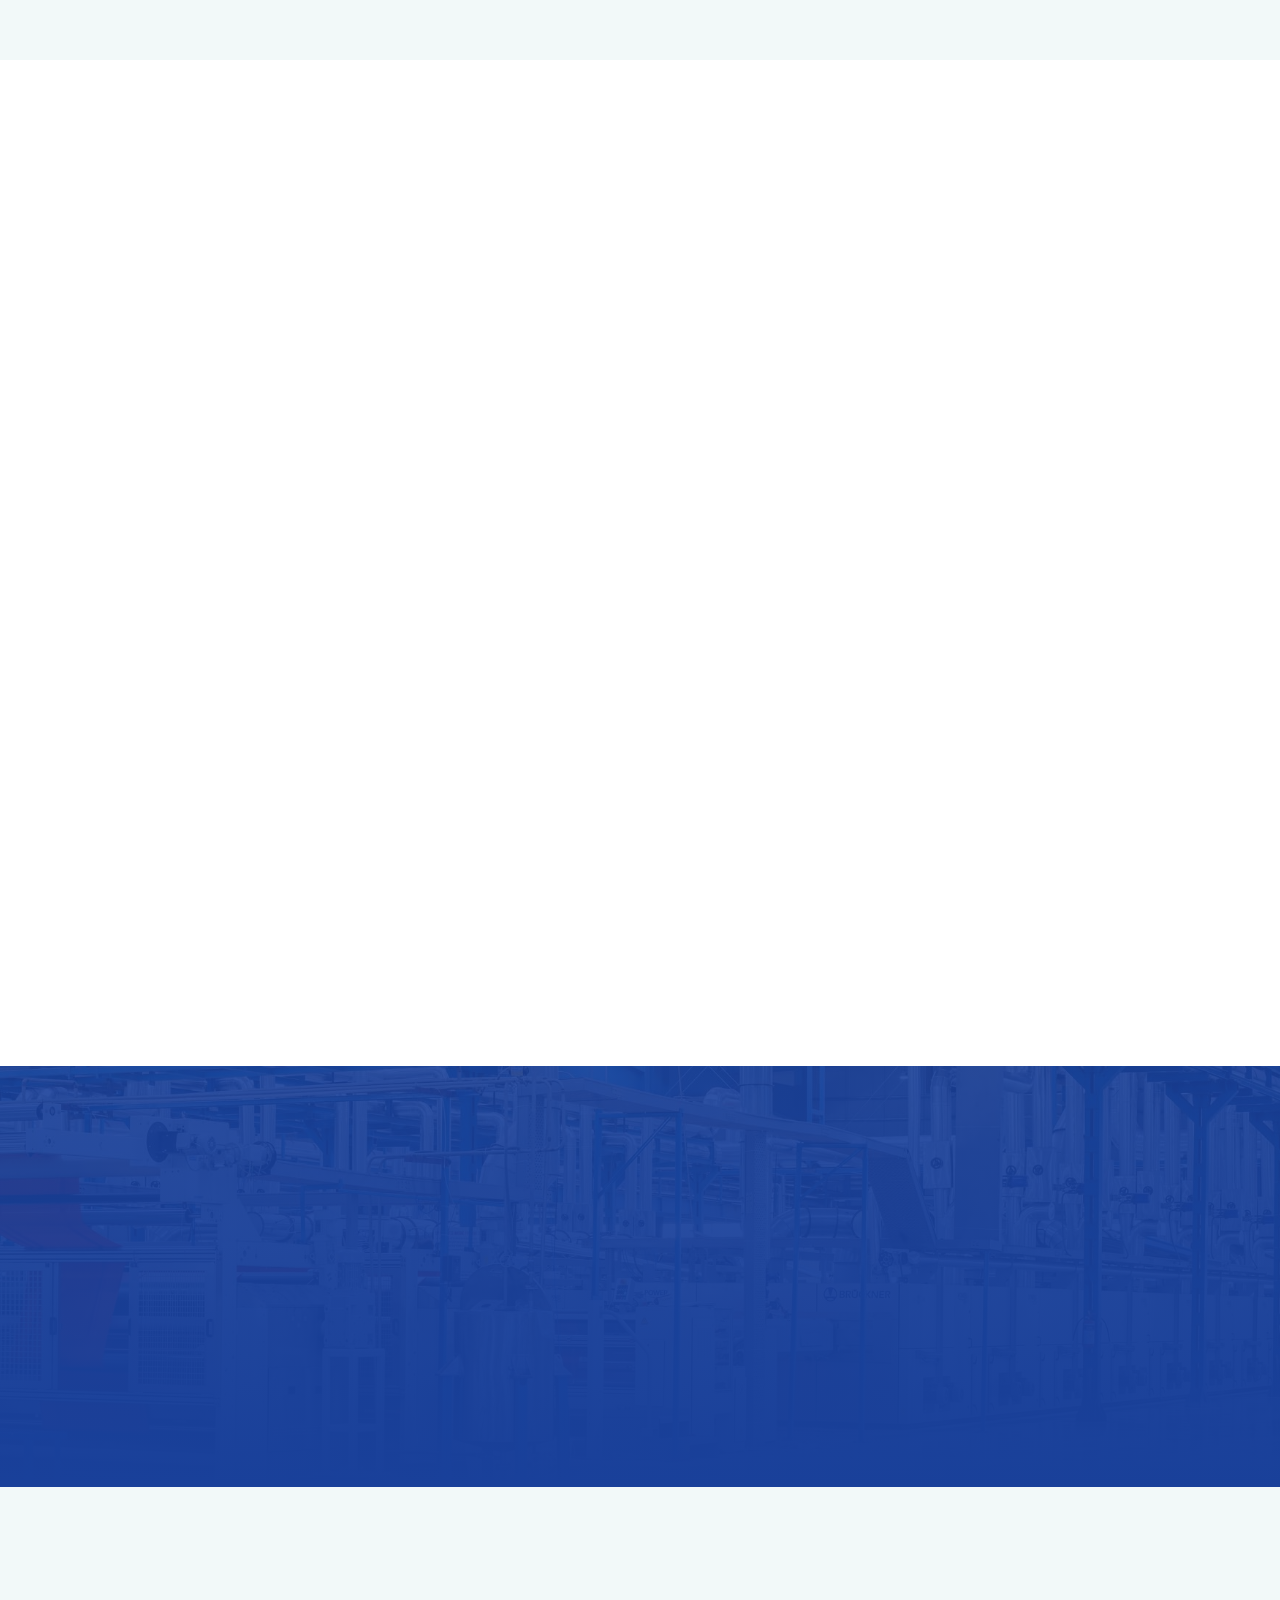
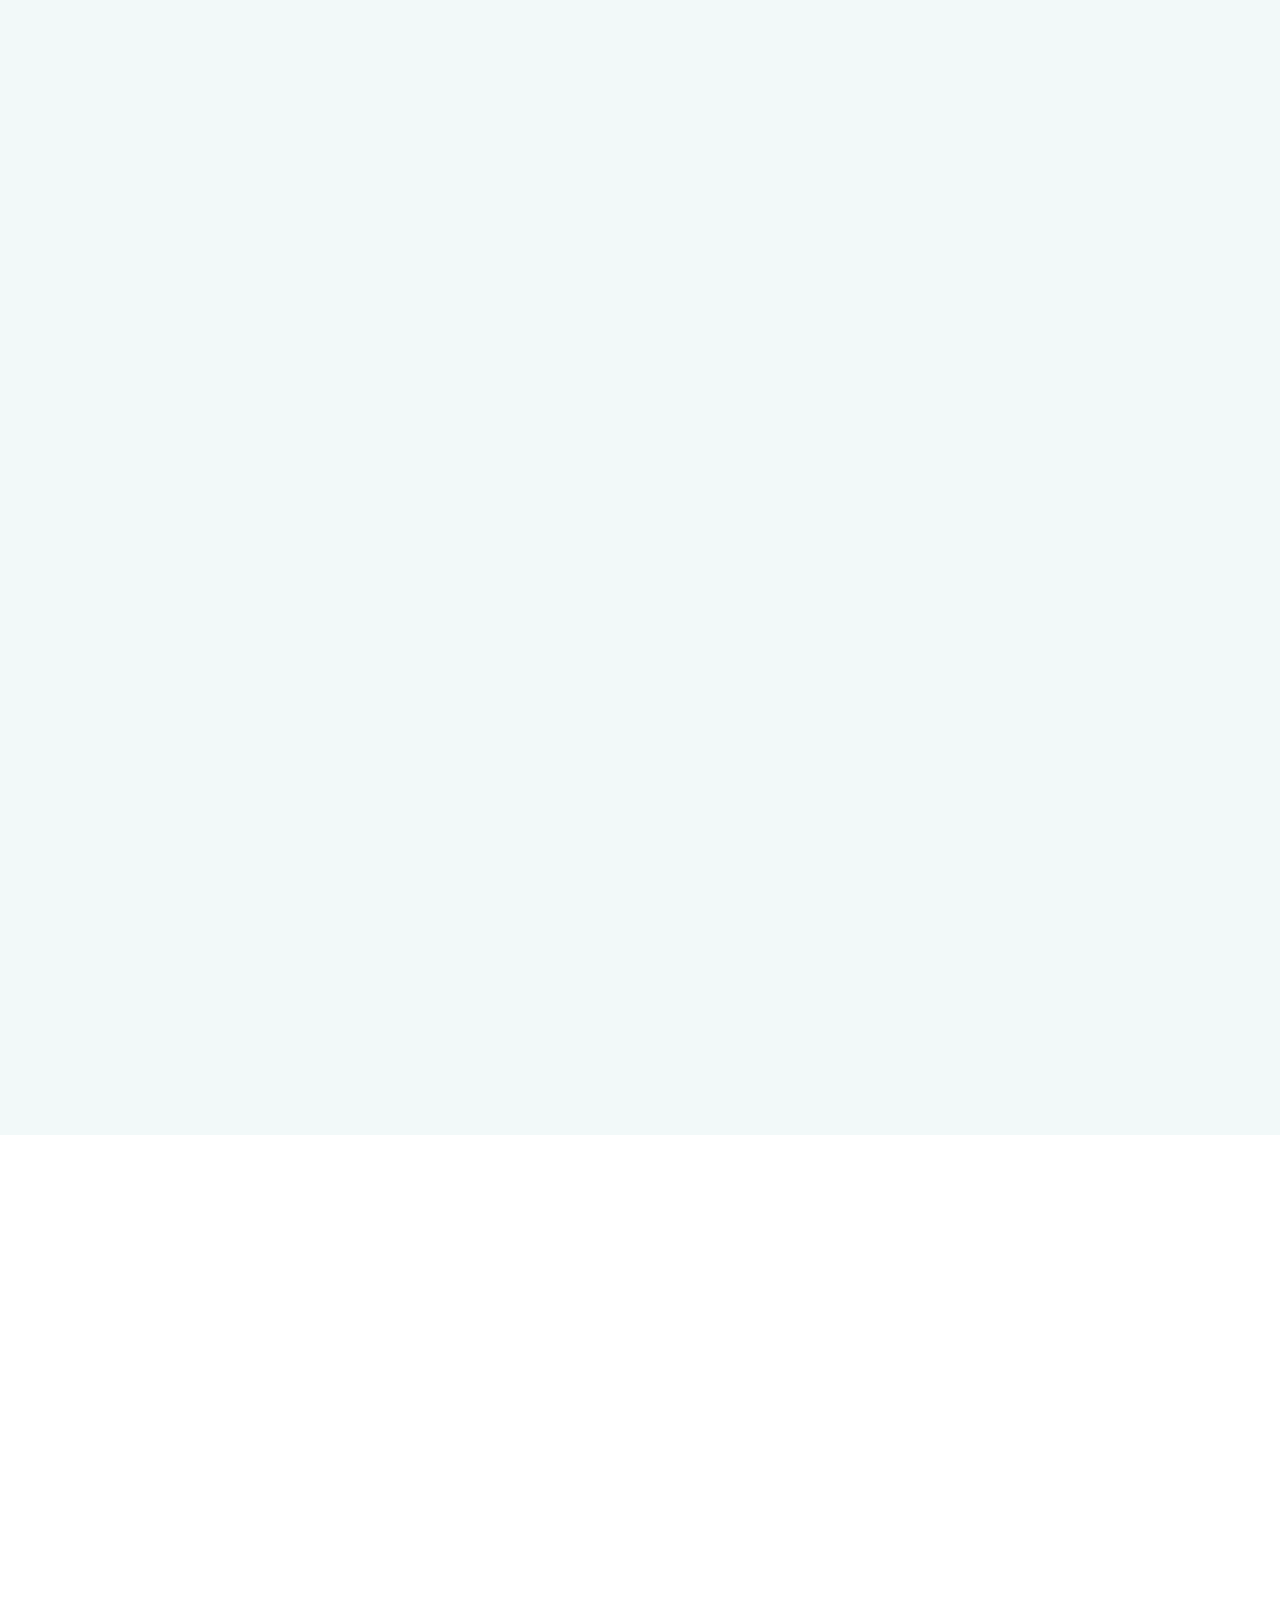
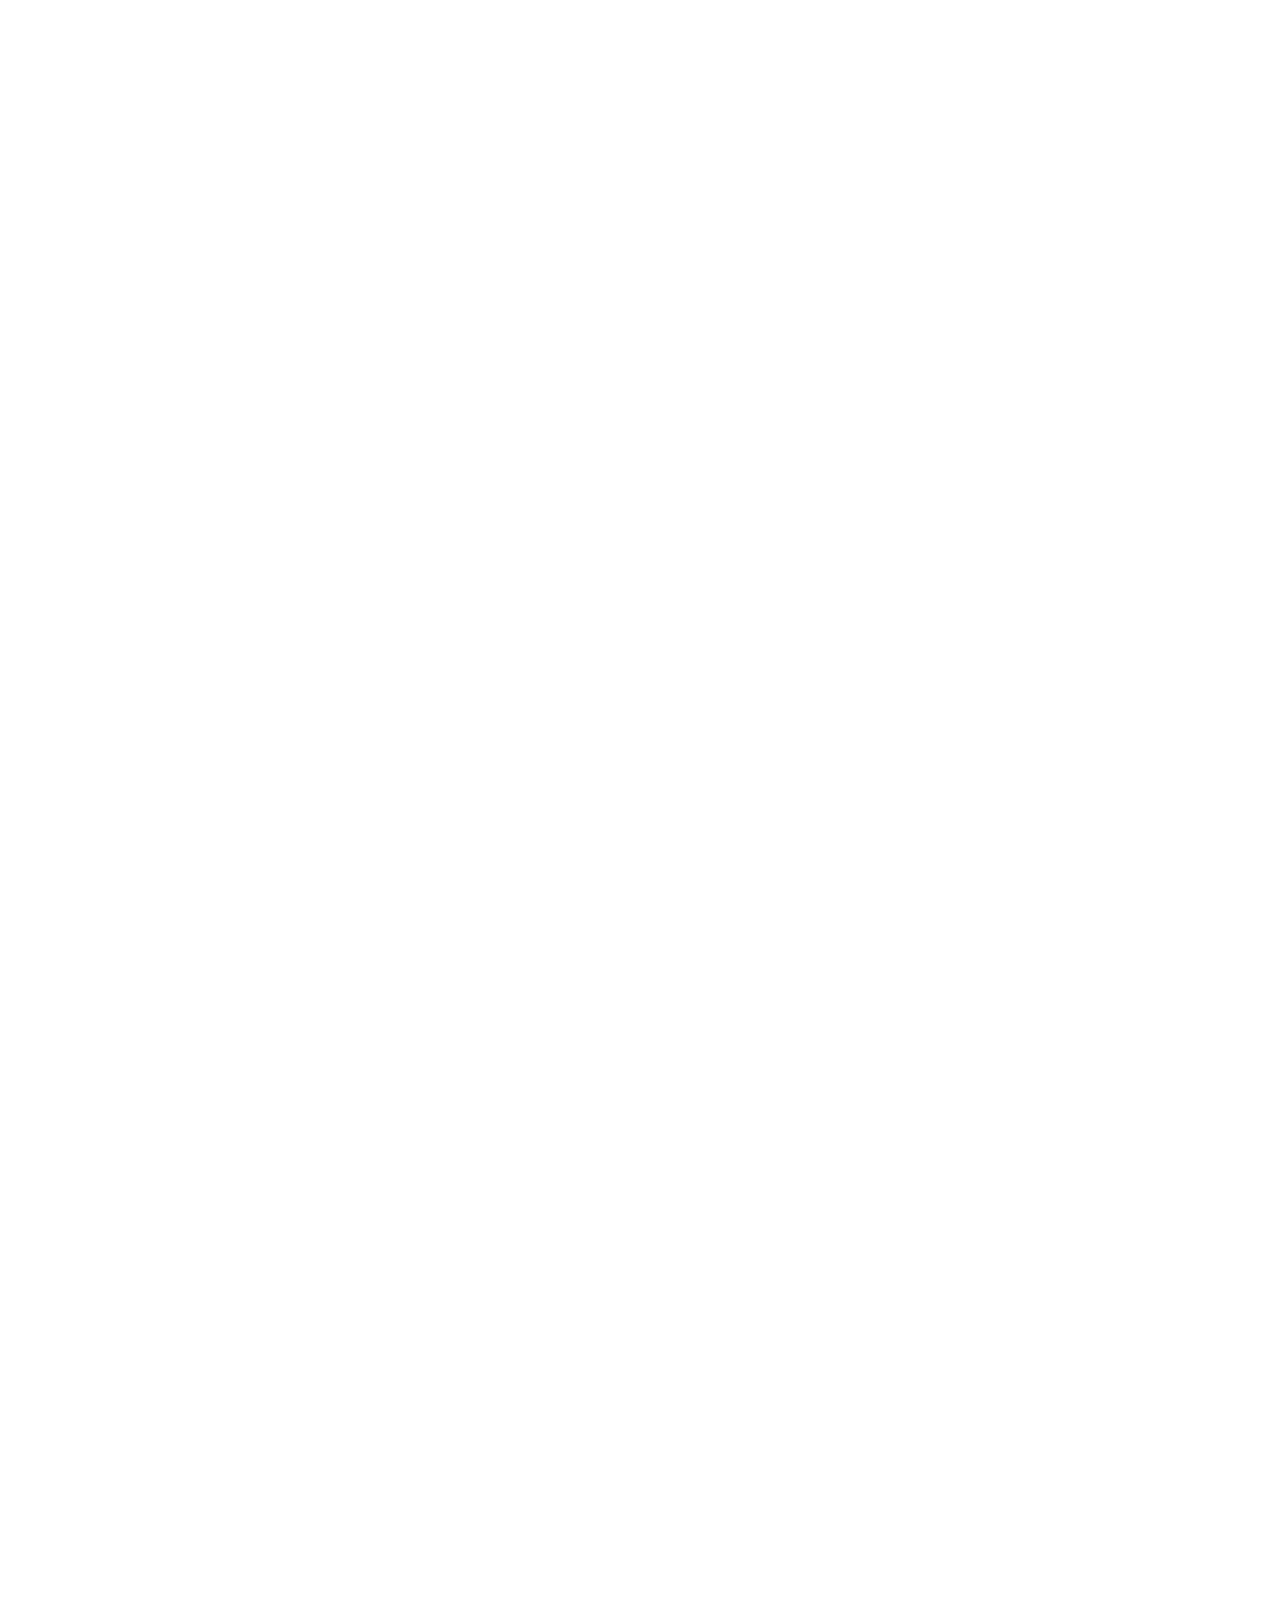
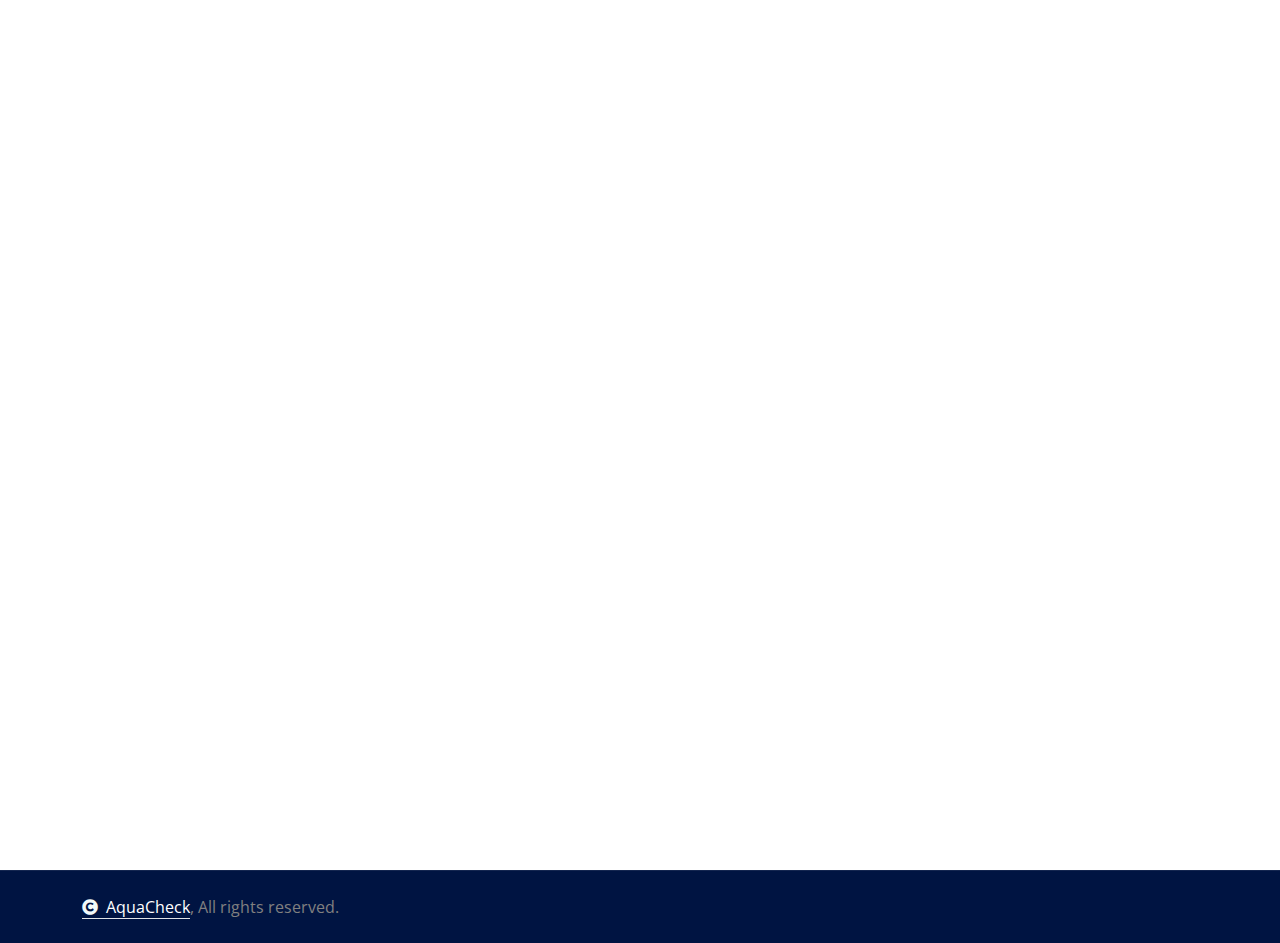
==== commit 0472b6be: "chore: Edited the pages" ====
--- a/AquaCheck/index.html
+++ b/AquaCheck/index.html
@@ -748,11 +748,10 @@
                         <div class="footer-item d-flex flex-column">
                             <div class="footer-item">
                                 <h3 class="text-white mb-4"><i class="fas fa-hand-holding-water text-primary me-3"></i>AquaCheck</h3>
-                                <p class="mb-3">Your trusted partner in ensuring water safety and preventing Legionella outbreaks. Our advanced monitoring and control solutions provide real-time insights into your water system, 
-                                    allowing you to take proactive measures to protect your facility and its occupants.</p>
+                                <p class="mb-3">Your Trusted Partner for Safe and Reliable Water Solutions</p>
                             </div>
                             <div class="position-relative">
-                                <input class="form-control rounded-pill w-100 py-3 ps-4 pe-5" type="text" placeholder="Enter your email">
+                                <input class="form-control rounded-pill w-100 py-3 ps-4 pe-5" type="text" placeholder="Enter your email to subscribe">
                                 <button type="button" class="btn btn-secondary rounded-pill position-absolute top-0 end-0 py-2 mt-2 me-2">SignUp</button>
                             </div>
                         </div>
@@ -760,12 +759,12 @@
                     <div class="col-md-6 col-lg-6 col-xl-3">
                         <div class="footer-item d-flex flex-column">
                             <h4 class="text-white mb-4">About Us</h4>
-                            <a href="#"><i class="fas fa-angle-right me-2"></i> Why Choose Us</a>
-                            <a href="#"><i class="fas fa-angle-right me-2"></i> Free Water Bottles</a>
-                            <a href="#"><i class="fas fa-angle-right me-2"></i> Water Dispensers</a>
-                            <a href="#"><i class="fas fa-angle-right me-2"></i> Bottled Water Coolers</a>
-                            <a href="#"><i class="fas fa-angle-right me-2"></i> Contact us</a>
-                            <a href="#"><i class="fas fa-angle-right me-2"></i> Terms & Conditions</a>
+                            <a href="#"><i class="fas fa-angle-right me-2"></i>Why Choose Us</a>
+                            <a href="#"><i class="fas fa-angle-right me-2"></i>Expertise in Water Safety</a>
+                            <a href="#"><i class="fas fa-angle-right me-2"></i>Innovative Technology</a>
+                            <a href="#"><i class="fas fa-angle-right me-2"></i>Exceptional Customer Care</a>
+                            <a href="#"><i class="fas fa-angle-right me-2"></i>Contact us</a>
+                            <a href="#"><i class="fas fa-angle-right me-2"></i>Terms & Conditions</a>
                         </div>
                     </div>
                     <div class="col-md-6 col-lg-6 col-xl-3">
@@ -789,8 +788,8 @@
                         <div class="footer-item d-flex flex-column">
                             <h4 class="text-white mb-4">Contact Info</h4>
                             <a href="#"><i class="fa fa-map-marker-alt me-2"></i> 39 Brannock Meadows, Poyntzpass, Newry</a>
-                            <a href="mailto:johnpglynch@gmail.com"><i class="fas fa-envelope me-2"></i> johnpglynch@gmail.com</a>
-                            <a href="mailto:johnpglynch@gmail.com"><i class="fas fa-envelope me-2"></i> johnpglynch@gmail.com</a>
+                            <a href="mailto:johnpglynch@gmail.com"><i class="fas fa-envelope me-2"></i>info@aquacheck.com</a>
+                            <a href="mailto:johnpglynch@gmail.com"><i class="fas fa-envelope me-2"></i>info@aquacheck.com</a>
                             <a href="tel:+44 7542 735118"><i class="fas fa-phone me-2"></i> +44 7542 735118</a>
                             <a href="tel:++44 7542 735118" class="mb-3"><i class="fas fa-print me-2"></i> +44 7542 735118</a>
                         </div>
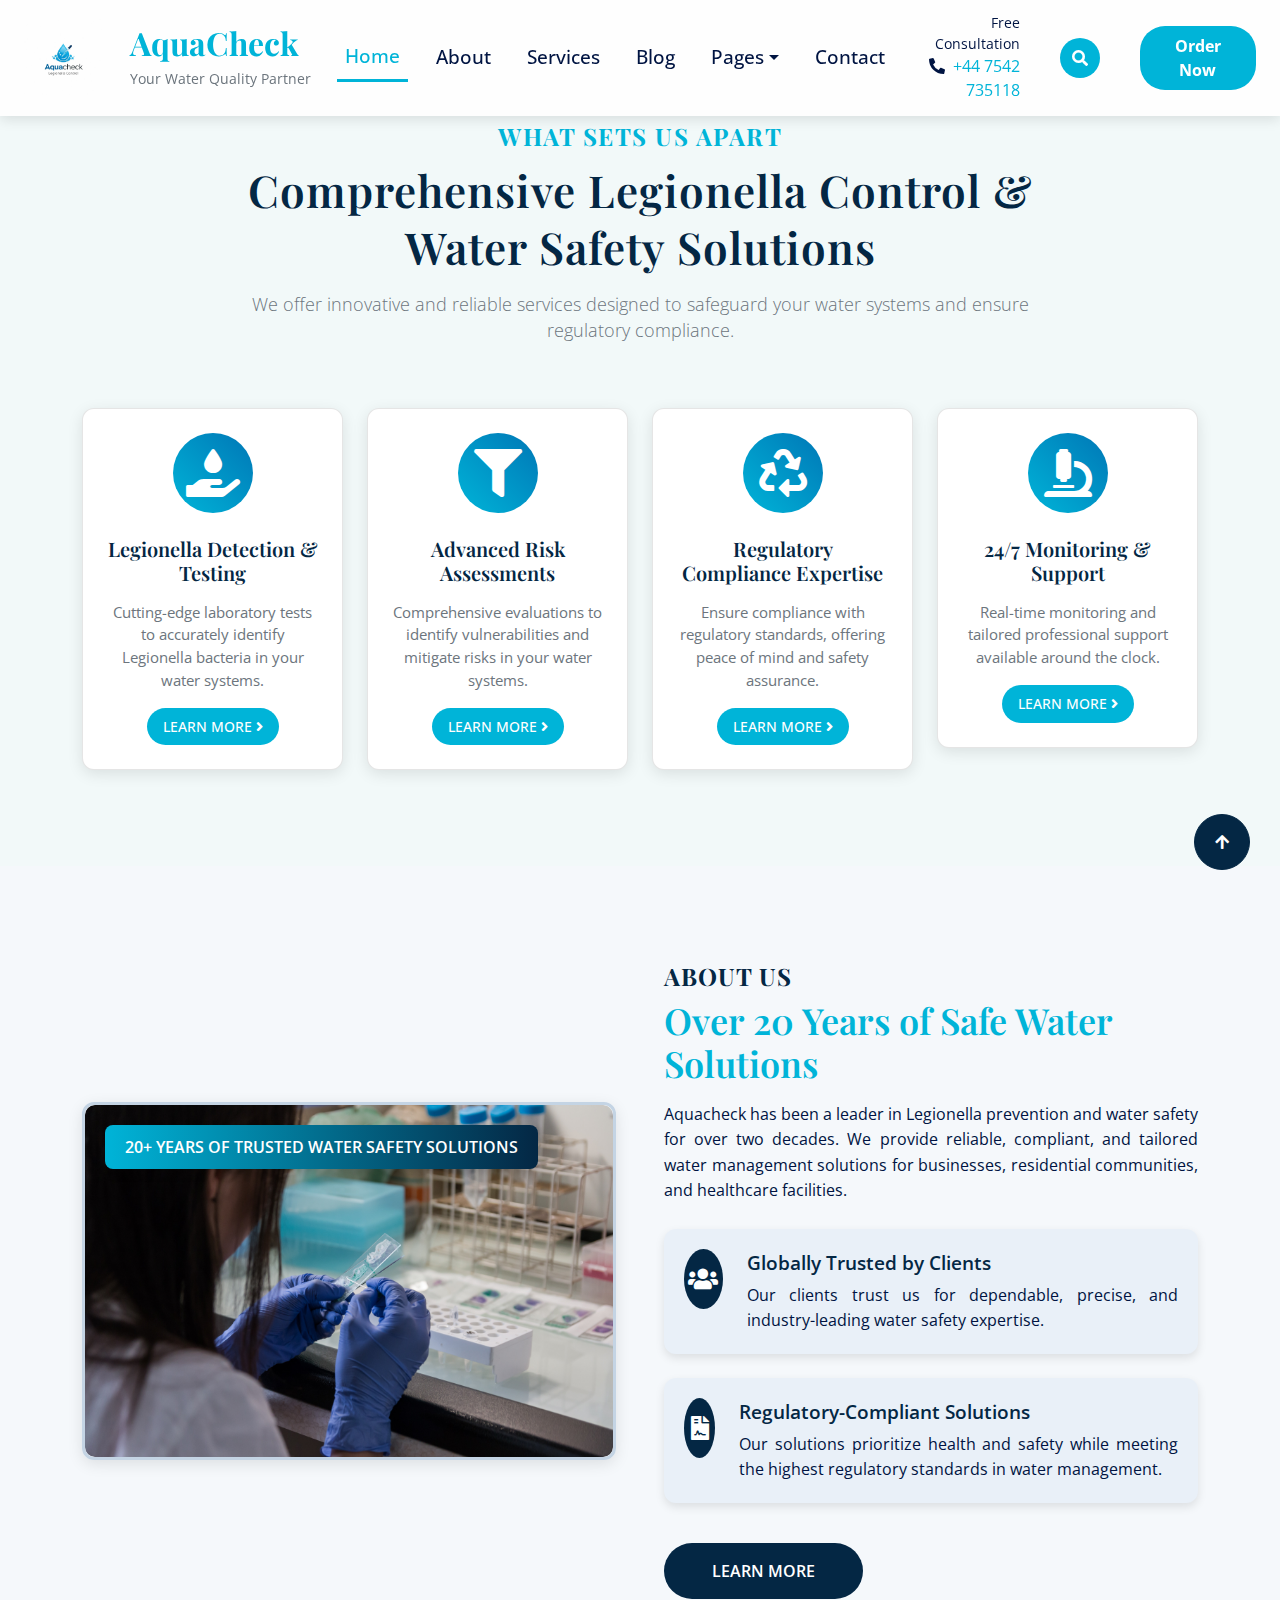
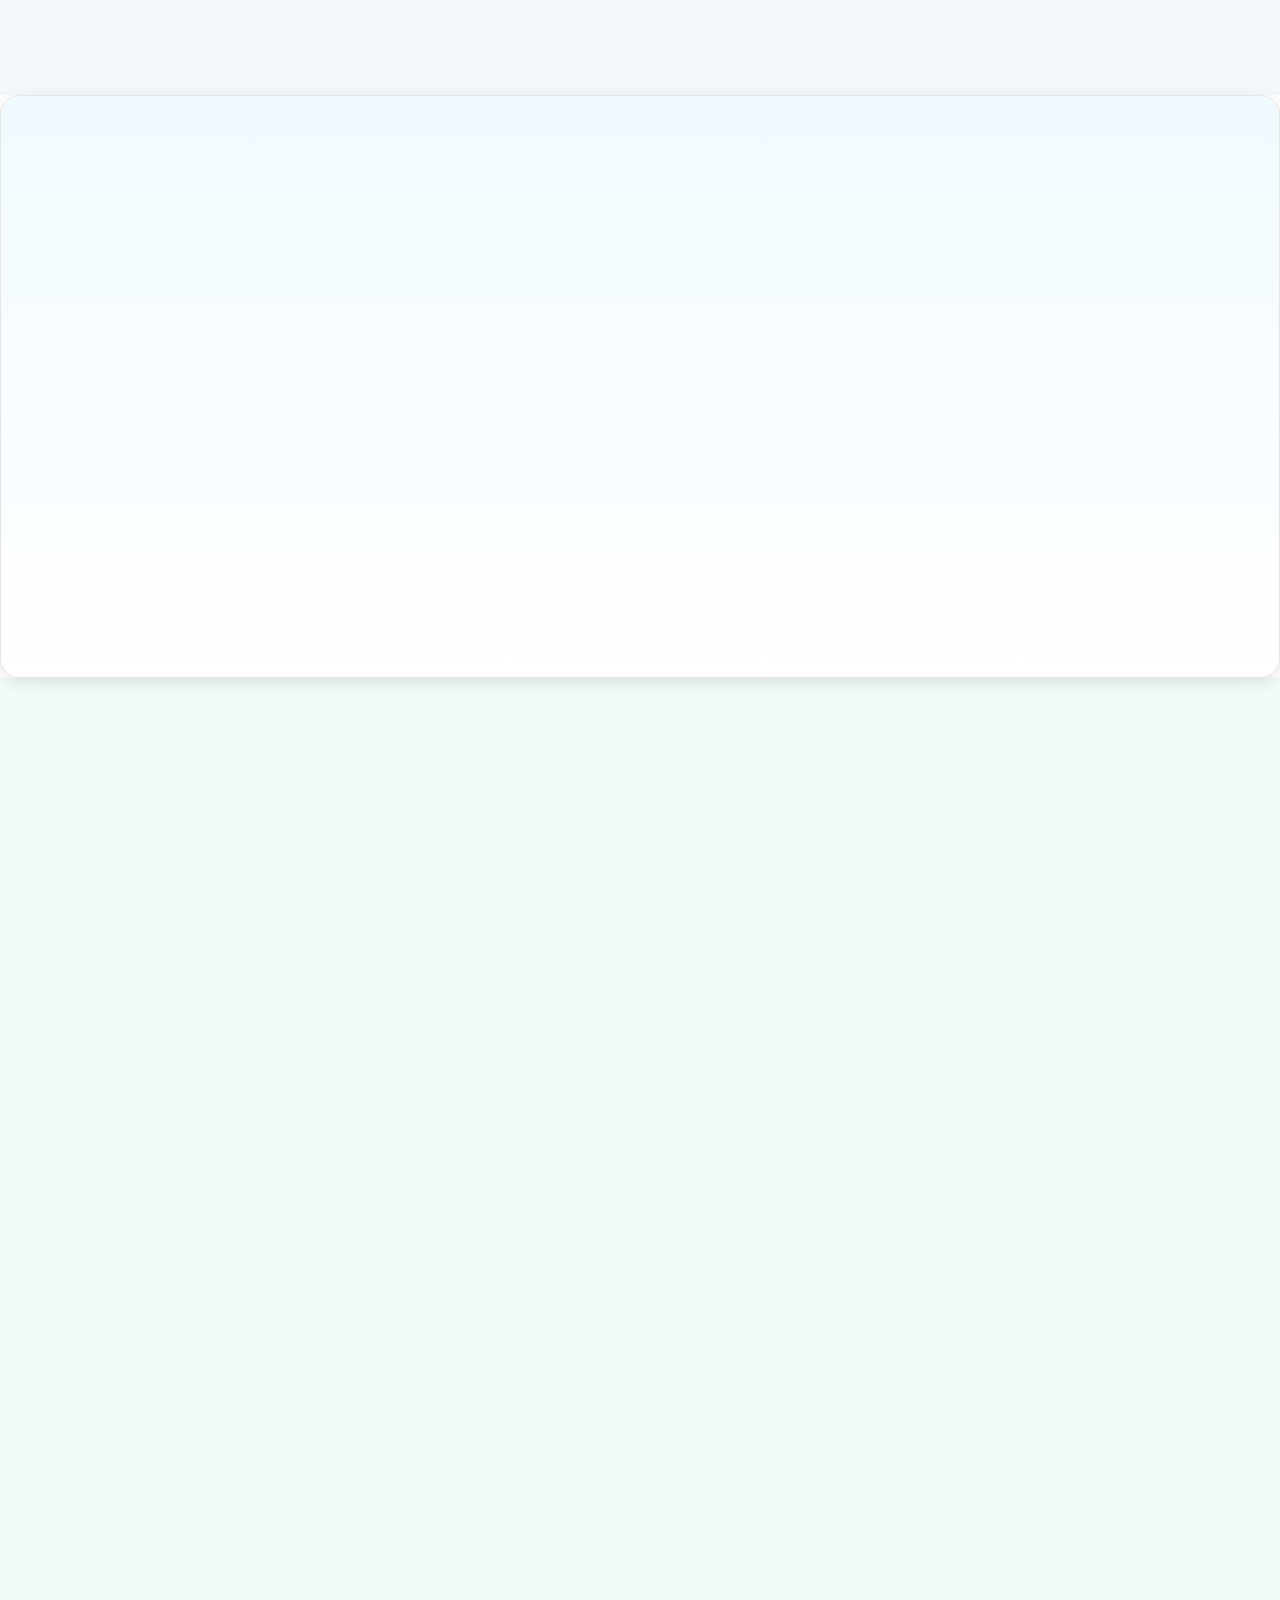
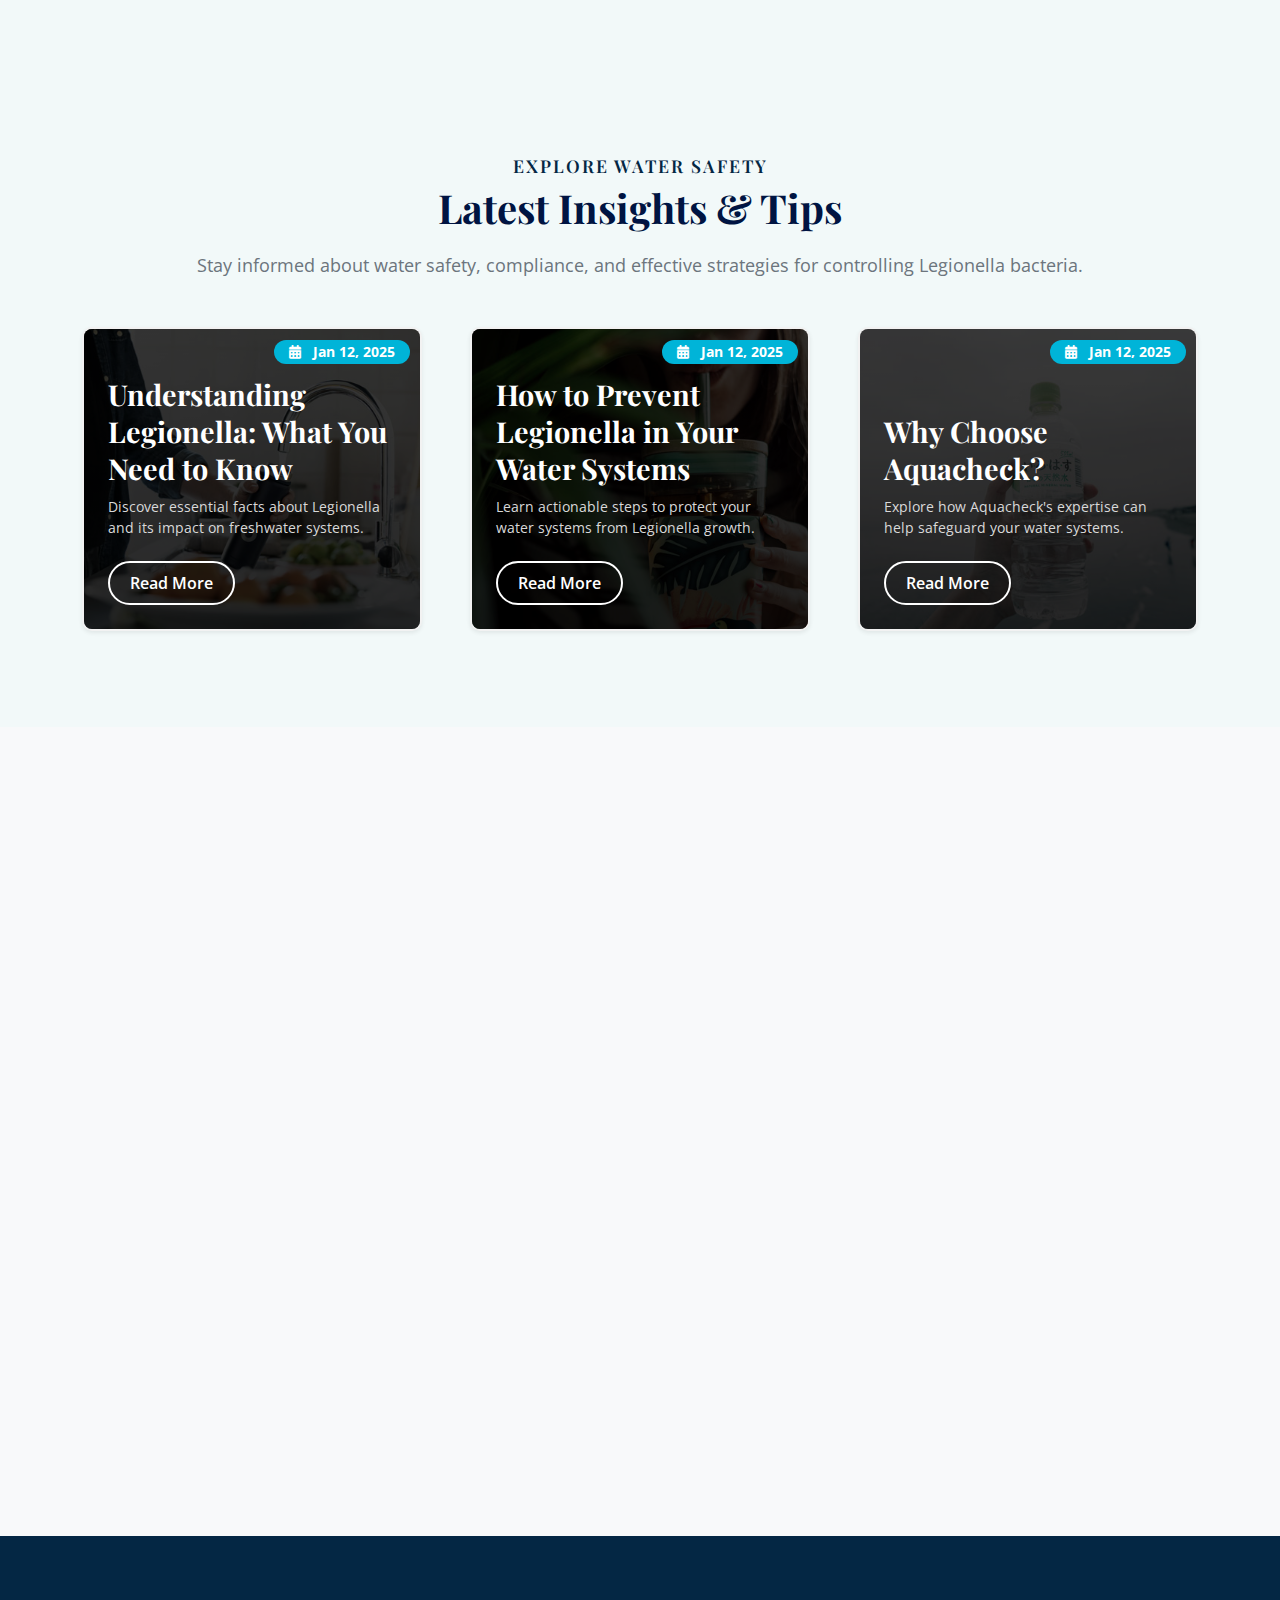
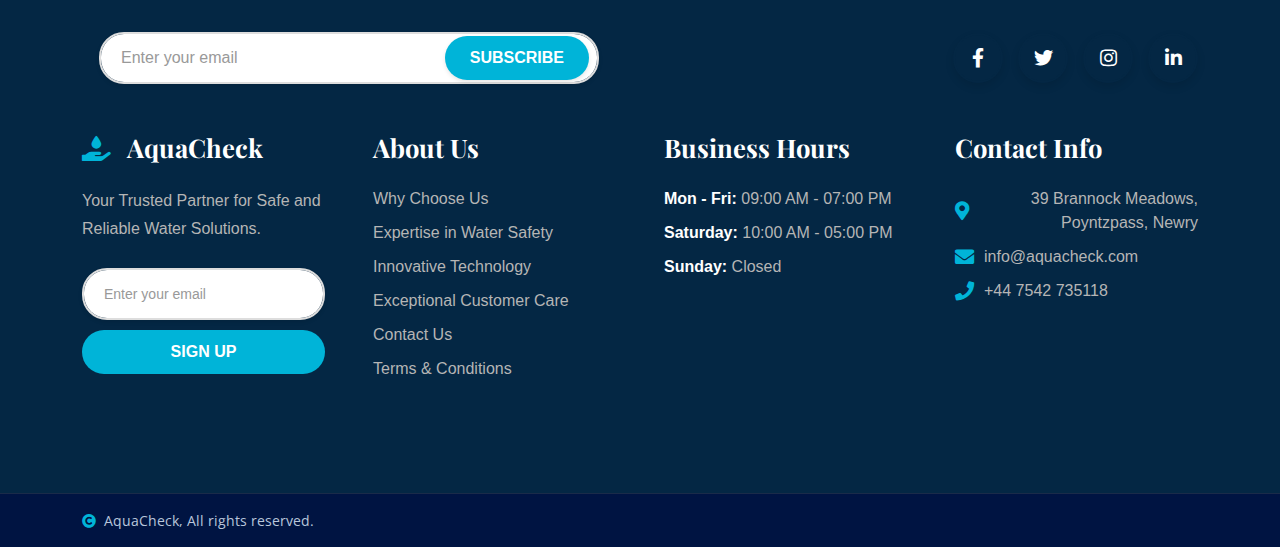
==== commit 425555c7: "chore: Changed layout and design" ====
--- a/AquaCheck/index.html
+++ b/AquaCheck/index.html
@@ -39,99 +39,140 @@
         </div>
         <!-- Spinner End -->
 
-        <!-- Navbar & Hero Start -->
+                <!-- Navbar -->
         <div class="container-fluid position-relative p-0">
-            <nav class="navbar navbar-expand-lg navbar-light px-4 px-lg-5 py-3 py-lg-0">
-                <a href="" class="navbar-brand p-0">
-                    <h1 class="text-primary"><i class="fas fa-hand-holding-water me-3"></i>AquaCheck</h1>
-                    <!-- <img src="img/logo.png" alt="Logo"> -->
+            <nav class="navbar navbar-expand-lg sticky-top custom-navbar">
+                <!-- Logo -->
+                <a href="index.html" class="navbar-brand d-flex align-items-center custom-logo">
+                    <img src="img/aquacheck_logo.jpeg" alt="Aquacheck Logo" class="logo-image me-3">
+                    <div>
+                        <h1 class="brand-name">AquaCheck</h1>
+                        <small class="tagline">Your Water Quality Partner</small>
+                    </div>
                 </a>
-                <button class="navbar-toggler" type="button" data-bs-toggle="collapse" data-bs-target="#navbarCollapse">
+                <!-- Toggler -->
+                <button class="navbar-toggler custom-toggler" type="button" data-bs-toggle="collapse" data-bs-target="#navbarCollapse">
                     <span class="fa fa-bars"></span>
                 </button>
+                <!-- Navbar Links -->
                 <div class="collapse navbar-collapse" id="navbarCollapse">
-                    <div class="navbar-nav ms-auto py-0">
-                        <a href="index.html" class="nav-item nav-link active">Home</a>
-                        <a href="about.html" class="nav-item nav-link">About</a>
-                        <a href="service.html" class="nav-item nav-link">Service</a>
-                        <a href="blog.html" class="nav-item nav-link">Blog</a>
-                        <div class="nav-item dropdown">
+                    <ul class="navbar-nav ms-auto align-items-center custom-nav-links">
+                        <li class="nav-item"><a href="index.html" class="nav-link active">Home</a></li>
+                        <li class="nav-item"><a href="#about" class="nav-link">About</a></li>
+                        <li class="nav-item"><a href="#services" class="nav-link">Services</a></li>
+                        <li class="nav-item"><a href="#blog" class="nav-link">Blog</a></li>
+                        <li class="nav-item dropdown">
                             <a href="#" class="nav-link dropdown-toggle" data-bs-toggle="dropdown">Pages</a>
-                            <div class="dropdown-menu m-0">
-                                <a href="feature.html" class="dropdown-item">Our Feature</a>
-                                <a href="product.html" class="dropdown-item">Our Product</a>
-                                <a href="team.html" class="dropdown-item">Our Team</a>
-                                <a href="testimonial.html" class="dropdown-item">Testimonial</a>
-                                <a href="404.html" class="dropdown-item">404 Page</a>
-                            </div>
-                        </div>
-                        <a href="contact.html" class="nav-item nav-link">Contact</a>
-                    </div>
-                    <div class="d-none d-xl-flex me-3">
-                        <div class="d-flex flex-column pe-3 border-end border-primary">
-                            <span class="text-body">Get Free Consultation</span>
-                            <a href="tel:+4733378901"><span class="text-primary">Free: +44 7542 735118</span></a>
-                        </div>
-                    </div>
-                    <button class="btn btn-primary btn-md-square d-flex flex-shrink-0 mb-3 mb-lg-0 rounded-circle me-3" data-bs-toggle="modal" data-bs-target="#searchModal"><i class="fas fa-search"></i></button>
-                    <a href="" class="btn btn-primary rounded-pill d-inline-flex flex-shrink-0 py-2 px-4">Order Now</a>
+                            <ul class="dropdown-menu custom-dropdown">
+                                <li><a href="#features" class="dropdown-item">Our Features</a></li>
+                                <li><a href="#product" class="dropdown-item">Our Product</a></li>
+                                <li><a href="#team" class="dropdown-item">Our Team</a></li>
+                                <li><a href="#testimonial" class="dropdown-item">Testimonial</a></li>
+                                <li><a href="#404" class="dropdown-item">404 Page</a></li>
+                            </ul>
+                        </li>
+                        <li class="nav-item"><a href="#contact" class="nav-link">Contact</a></li>
+                    </ul>
+                    <!-- Right Section -->
+                    <div class="d-flex align-items-center custom-right-section">
+                        <div class="contact-info me-3">
+                            <span>Free Consultation</span>
+                            <a href="tel:+447542735118" class="contact-number">+44 7542 735118</a>
+                        </div>
+                        <button class="btn btn-search me-3" data-bs-toggle="modal" data-bs-target="#searchModal">
+                            <i class="fas fa-search"></i>
+                        </button>
+                        <a href="order.html" class="btn btn-order">Order Now</a>
+                    </div>
                 </div>
             </nav>
-
-            <!-- Carousel Start -->
-            <div class="carousel-header">
-                <div id="carouselId" class="carousel slide" data-bs-ride="carousel">
-                    <ol class="carousel-indicators">
-                        <li data-bs-target="#carouselId" data-bs-slide-to="0" class="active"></li>
-                        <li data-bs-target="#carouselId" data-bs-slide-to="1"></li>
-                        <li data-bs-target="#carouselId" data-bs-slide-to="2"></li>
-                    </ol>
-                    <div class="carousel-inner" role="listbox">
-                        <div class="carousel-item active">
-                            <img src="img/carousel-1.jpg" class="img-fluid w-100" alt="Image">
-                            <div class="carousel-caption-1">
-                                <div class="carousel-caption-1-content" style="max-width: 900px;">
-                                    <h4 class="text-white text-uppercase fw-bold mb-4 fadeInLeft animated" data-animation="fadeInLeft" data-delay="1s" style="animation-delay: 1s;" style="letter-spacing: 3px;">The Importance of Safe Water</h4>
-                                    <h1 class="display-2 text-capitalize text-white mb-4 fadeInLeft animated" data-animation="fadeInLeft" data-delay="1.3s" style="animation-delay: 1.3s;">Ensuring Safe Water for a Healthy Future</h1>
-                                    <p class="mb-5 fs-5 text-white fadeInLeft animated" data-animation="fadeInLeft" data-delay="1.5s" style="animation-delay: 1.5s;">Water safety is essential for health and well-being. At Aquacheck, we specialize in delivering innovative solutions to ensure your water systems are clean,
-                                         safe, and compliant with health regulations
-                                    </p>
-                                    <div class="carousel-caption-1-content-btn fadeInLeft animated" data-animation="fadeInLeft" data-delay="1.7s" style="animation-delay: 1.7s;">
-                                        <a class="btn btn-primary rounded-pill flex-shrink-0 py-3 px-5 me-2" href="#">Order Now</a>
-                                        <a class="btn btn-secondary rounded-pill flex-shrink-0 py-3 px-5 ms-2" href="#">Get a Free Consultation</a>
-                                    </div>
-                                </div>
-                            </div>
-                        </div>
-                        <div class="carousel-item">
-                            <img src="img/carousel-2.jpg" class="img-fluid w-100" alt="Image">
-                            <div class="carousel-caption-2">
-                                <div class="carousel-caption-2-content" style="max-width: 900px;">
-                                    <h4 class="text-white text-uppercase fw-bold mb-4 fadeInRight animated" data-animation="fadeInRight" data-delay="1s" style="animation-delay: 1s;" style="letter-spacing: 3px;">Importance life</h4>
-                                    <h1 class="display-2 text-capitalize text-white mb-4 fadeInRight animated" data-animation="fadeInRight" data-delay="1.3s" style="animation-delay: 1.3s;">Always Want Safe Water For Healthy Life</h1>
-                                    <p class="mb-5 fs-5 text-white fadeInRight animated" data-animation="fadeInRight" data-delay="1.5s" style="animation-delay: 1.5s;">Lorem Ipsum is simply dummy text of the printing and typesetting industry. Lorem Ipsum has been the industry's standard dummy text ever since the 1500s, 
-                                    </p>
-                                    <div class="carousel-caption-2-content-btn fadeInRight animated" data-animation="fadeInRight" data-delay="1.7s" style="animation-delay: 1.7s;">
-                                        <a class="btn btn-primary rounded-pill flex-shrink-0 py-3 px-5 me-2" href="#">Order Now</a>
-                                        <a class="btn btn-secondary rounded-pill flex-shrink-0 py-3 px-5 ms-2" href="#">Free Estimate</a>
-                                    </div>
-                                </div>
-                            </div>
-                        </div>
-                    </div>
-                    <button class="carousel-control-prev" type="button" data-bs-target="#carouselId" data-bs-slide="prev">
-                        <span class="carousel-control-prev-icon btn btn-primary fadeInLeft animated" aria-hidden="true" data-animation="fadeInLeft" data-delay="1.1s" style="animation-delay: 1.3s;"> <i class="fa fa-angle-left fa-3x"></i></span>
-                        <span class="visually-hidden">Previous</span>
-                    </button>
-                    <button class="carousel-control-next" type="button" data-bs-target="#carouselId" data-bs-slide="next">
-                        <span class="carousel-control-next-icon btn btn-primary fadeInRight animated" aria-hidden="true" data-animation="fadeInLeft" data-delay="1.1s" style="animation-delay: 1.3s;"><i class="fa fa-angle-right fa-3x"></i></span>
-                        <span class="visually-hidden">Next</span>
-                    </button>
-                </div>
-            </div>
-            <!-- Carousel End -->
-        </div>
-        <!-- Navbar & Hero End -->
+        </div>
+
+        <!-- Carousel Start -->
+        <div class="carousel-header">
+            <div id="carouselId" class="carousel slide" data-bs-ride="carousel">
+                <!--Indicators-->
+                <ol class="carousel-indicators">
+                    <li data-bs-target="#carouselId" data-bs-slide-to="0" class="active"></li>
+                    <li data-bs-target="#carouselId" data-bs-slide-to="1"></li>
+                    <li data-bs-target="#carouselId" data-bs-slide-to="2"></li>
+                    <li data-bs-target="#carouselId" data-bs-slide-to="3"></li>
+                </ol>
+                <!--Slides-->
+                <div class="carousel-inner" role="listbox">
+                    <!-- Slide 1 -->
+                    <div class="carousel-item active">
+                        <img src="img/Carousel-3.jpg" class="img-fluid w-100" alt="Slide 1">
+                        <div class="carousel-caption-1">
+                            <div class="carousel-caption-1-content">
+                                <h4 class="text-white text-uppercase fw-bold mb-4">The Importance of Safe Water</h4>
+                                <h1 class="display-2 text-capitalize text-white mb-4">Ensuring Safe Water for a Healthy Future</h1>
+                                <p class="mb-5 fs-5 text-white">Water safety is essential for health and well-being. At AquaCheck, we specialize in delivering innovative solutions to ensure your water systems are clean, safe, and compliant with health regulations.</p>
+                                <div class="carousel-caption-1-content-btn">
+                                    <a class="btn btn-primary rounded-pill py-3 px-5 me-2" href="#">Order Now</a>
+                                    <a class="btn btn-secondary rounded-pill py-3 px-5 ms-2" href="#">Get a Free Consultation</a>
+                                </div>
+                            </div>
+                        </div>
+                    </div>
+                    <!-- Slide 2 -->
+                    <div class="carousel-item">
+                        <img src="img/carousel-4.jpg" class="img-fluid w-100" alt="Slide 2">
+                        <div class="carousel-caption-2">
+                            <div class="carousel-caption-2-content">
+                                <h4 class="text-white text-uppercase fw-bold mb-4">Advanced Water Safety Solutions</h4>
+                                <h1 class="display-2 text-capitalize text-white mb-4">Protect your water systems and ensure compliance</h1>
+                                <p class="mb-5 fs-5 text-white">At AquaCheck, we offer tailored solutions to safeguard your water systems, reduce risks, and ensure compliance with industry standards. Partner with us for expert water management you can trust.</p>
+                                <div class="carousel-caption-2-content-btn">
+                                    <a class="btn btn-primary rounded-pill py-3 px-5 me-2" href="#">Order Now</a>
+                                    <a class="btn btn-secondary rounded-pill py-3 px-5 ms-2" href="#">Free Estimate</a>
+                                </div>
+                            </div>
+                        </div>
+                    </div>
+                    <!-- Slide 3 -->
+                    <div class="carousel-item">
+                        <img src="img/Carousel-3.jpg" class="img-fluid w-100" alt="Slide 3">
+                        <div class="carousel-caption-1">
+                            <div class="carousel-caption-1-content">
+                                <h4 class="text-white text-uppercase fw-bold mb-4">Industrial Water Management</h4>
+                                <h1 class="display-2 text-capitalize text-white mb-4">Customized Solutions for Industries</h1>
+                                <p class="mb-5 fs-5 text-white">From large-scale plants to small businesses, AquaCheck offers industry-specific solutions to optimize water systems and ensure regulatory compliance.</p>
+                                <div class="carousel-caption-1-content-btn">
+                                    <a class="btn btn-primary rounded-pill py-3 px-5 me-2" href="#">Learn More</a>
+                                    <a class="btn btn-secondary rounded-pill py-3 px-5 ms-2" href="#">Get a Quote</a>
+                                </div>
+                            </div>
+                        </div>
+                    </div>
+                    <!-- Slide 4 -->
+                    <div class="carousel-item">
+                        <img src="img/carousel-4.jpg" class="img-fluid w-100" alt="Slide 4">
+                        <div class="carousel-caption-2">
+                            <div class="carousel-caption-2-content">
+                                <h4 class="text-white text-uppercase fw-bold mb-4">Residential Water Solutions</h4>
+                                <h1 class="display-2 text-capitalize text-white mb-4">Pure and Safe Water for Every Home</h1>
+                                <p class="mb-5 fs-5 text-white">Enjoy peace of mind with AquaCheck's residential water management services. We provide efficient and affordable solutions tailored for households.</p>
+                                <div class="carousel-caption-2-content-btn">
+                                    <a class="btn btn-primary rounded-pill py-3 px-5 me-2" href="#">Contact Us</a>
+                                    <a class="btn btn-secondary rounded-pill py-3 px-5 ms-2" href="#">Get Started</a>
+                                </div>
+                            </div>
+                        </div>
+                    </div>
+                </div>
+                <!-- Navigation Controls -->
+                <button class="carousel-control-prev" type="button" data-bs-target="#carouselId" data-bs-slide="prev">
+                    <span class="carousel-control-prev-icon" aria-hidden="true"><i class="fa fa-angle-left fa-3x"></i></span>
+                    <span class="visually-hidden">Previous</span>
+                </button>
+                <button class="carousel-control-next" type="button" data-bs-target="#carouselId" data-bs-slide="next">
+                    <span class="carousel-control-next-icon" aria-hidden="true"><i class="fa fa-angle-right fa-3x"></i></span>
+                    <span class="visually-hidden">Next</span>
+                </button>
+            </div>
+        </div>
+        <!-- Carousel End -->
 
         <!-- Modal Search Start -->
         <div class="modal fade" id="searchModal" tabindex="-1" aria-labelledby="exampleModalLabel" aria-hidden="true">
@@ -152,270 +193,264 @@
         </div>
         <!-- Modal Search End -->
 
-        <!-- feature Start -->
+        <!-- Feature Section Start -->
         <div class="container-fluid feature bg-light py-5">
             <div class="container py-5">
                 <div class="text-center mx-auto pb-5 wow fadeInUp" data-wow-delay="0.2s" style="max-width: 800px;">
-                    <h4 class="text-uppercase text-primary">Key Features of Our Services</h4>
-                    <h1 class="display-3 text-capitalize mb-3">Innovative Solutions for Legionella Control and Water Safety</h1>
+                    <h4 class="text-uppercase text-primary">What Sets Us Apart</h4>
+                    <h1 class="display-3 text-capitalize mb-3">Comprehensive Legionella Control & Water Safety Solutions</h1>
+                    <p class="lead">We offer innovative and reliable services designed to safeguard your water systems and ensure regulatory compliance.</p>
                 </div>
                 <div class="row g-4">
-                    <div class=" col-md-6 col-lg-6 col-xl-3 wow fadeInUp" data-wow-delay="0.2s">
+                    <!-- Feature Card 1 -->
+                    <div class="col-md-6 col-lg-6 col-xl-3 wow fadeInUp" data-wow-delay="0.2s">
                         <div class="feature-item p-4">
-                            <div class="feature-icon mb-3"><i class="fas fa-hand-holding-water text-white fa-3x"></i></div>
-                            <a href="#" class="h4 mb-3">Legionella Detection & Testing</a>
-                            <p class="mb-3">Cutting-edge laboratory tests to accurately identify Legionella bacteria in your water systems</p>
-                            <a href="#" class="btn text-secondary">Read More <i class="fa fa-angle-right"></i></a>
-                        </div>
-                    </div>
+                            <div class="feature-icon mb-4">
+                                <i class="fas fa-hand-holding-water text-white fa-3x"></i>
+                            </div>
+                            <h4 class="mb-3">Legionella Detection & Testing</h4>
+                            <p class="mb-3">Cutting-edge laboratory tests to accurately identify Legionella bacteria in your water systems.</p>
+                            <a href="#" class="btn btn-primary btn-sm">Learn More <i class="fa fa-angle-right"></i></a>
+                        </div>
+                    </div>
+                    <!-- Feature Card 2 -->
                     <div class="col-md-6 col-lg-6 col-xl-3 wow fadeInUp" data-wow-delay="0.4s">
                         <div class="feature-item p-4">
-                            <div class="feature-icon mb-3"><i class="fas fa-filter text-white fa-3x"></i></div>
-                            <a href="#" class="h4 mb-3">Advanced Risk Assessments</a>
-                            <p class="mb-3">Detailed evaluations of your water systems to identify potential risks and vulnerabilities.</p>
-                            <a href="#" class="btn text-secondary">Read More <i class="fa fa-angle-right"></i></a>
-                        </div>
-                    </div>
+                            <div class="feature-icon mb-4">
+                                <i class="fas fa-filter text-white fa-3x"></i>
+                            </div>
+                            <h4 class="mb-3">Advanced Risk Assessments</h4>
+                            <p class="mb-3">Comprehensive evaluations to identify vulnerabilities and mitigate risks in your water systems.</p>
+                            <a href="#" class="btn btn-primary btn-sm">Learn More <i class="fa fa-angle-right"></i></a>
+                        </div>
+                    </div>
+                    <!-- Feature Card 3 -->
                     <div class="col-md-6 col-lg-6 col-xl-3 wow fadeInUp" data-wow-delay="0.6s">
                         <div class="feature-item p-4">
-                            <div class="feature-icon mb-3"><i class="fas fa-recycle text-white fa-3x"></i></div>
-                            <a href="#" class="h4 mb-3">Regulatory Compliance Expertise</a>
-                            <p class="mb-3">Helping you meet health and safety standards to ensure peace of mind and compliance with laws</p>
-                            <a href="#" class="btn text-secondary">Read More <i class="fa fa-angle-right"></i></a>
-                        </div>
-                    </div>
+                            <div class="feature-icon mb-4">
+                                <i class="fas fa-recycle text-white fa-3x"></i>
+                            </div>
+                            <h4 class="mb-3">Regulatory Compliance Expertise</h4>
+                            <p class="mb-3">Ensure compliance with regulatory standards, offering peace of mind and safety assurance.</p>
+                            <a href="#" class="btn btn-primary btn-sm">Learn More <i class="fa fa-angle-right"></i></a>
+                        </div>
+                    </div>
+                    <!-- Feature Card 4 -->
                     <div class="col-md-6 col-lg-6 col-xl-3 wow fadeInUp" data-wow-delay="0.8s">
                         <div class="feature-item p-4">
-                            <div class="feature-icon mb-3"><i class="fas fa-microscope text-white fa-3x"></i></div>
-                            <a href="#" class="h4 mb-3">24/7 Monitoring & Support</a>
-                            <p class="mb-3">Real-time monitoring solutions and expert assistance whenever you need it</p>
-                            <a href="#" class="btn text-secondary">Read More <i class="fa fa-angle-right"></i></a>
-                        </div>
-                    </div>
-                </div>
-            </div>
-        </div>
-        <!-- feature End -->
-
-
-        <!-- About Section -->
+                            <div class="feature-icon mb-4">
+                                <i class="fas fa-microscope text-white fa-3x"></i>
+                            </div>
+                            <h4 class="mb-3">24/7 Monitoring & Support</h4>
+                            <p class="mb-3">Real-time monitoring and tailored professional support available around the clock.</p>
+                            <a href="#" class="btn btn-primary btn-sm">Learn More <i class="fa fa-angle-right"></i></a>
+                        </div>
+                    </div>
+                </div>
+            </div>
+        </div>
+        <!-- Feature Section End -->
+         
+        <!-- About secion -->
         <div class="container-fluid about overflow-hidden py-5">
             <div class="container py-5">
-                <div class="row g-5">
-                    <div class="col-xl-6 wow fadeInLeft" data-wow-delay="0.2s">
-                        <div class="about-img rounded h-100">
-                            <img src="img/about.jpg" class="img-fluid rounded h-100 w-100" style="object-fit: cover;" alt="">
-                            <div class="about-exp"><span>Protecting Water Safety for Over 20 Years</span></div>
-                        </div>
-                    </div>
-                    <div class="col-xl-6 wow fadeInRight" data-wow-delay="0.2s">
-                        <div class="about-item">
-                            <h4 class="text-primary text-uppercase">About Us</h4>
-                            <h1 class="display-3 mb-3">Protecting Water Safety for Over 20 Years</h1>
-                            <p class="mb-4">At Aquacheck, we specialize in providing expert services for Legionella prevention and water safety management. 
-                                With two decades of experience, we are dedicated to delivering clean, 
-                                compliant, and safe water solutions for businesses, residential complexes, and healthcare facilities
+                <div class="row g-5 align-items-center">
+                    <!-- Left Image Section -->
+                    <div class="col-xl-6 col-lg-6">
+                        <div class="about-img position-relative">
+                            <img src="img/about_main.jpg" class="img-fluid rounded" id="about_photo" alt="Lab Technician">
+                            <div class="about-exp">
+                                <span>20+ Years of Trusted Water Safety Solutions</span>
+                            </div>
+                        </div>
+                    </div>
+        
+                    <!-- Right Text Section -->
+                    <div class="col-lg-6">
+                        <div class="about-content">
+                            <h4>About Us</h4>
+                            <h1 class="display-5 mb-3">Over 20 Years of Safe Water Solutions</h1>
+                            <p>
+                                Aquacheck has been a leader in Legionella prevention and water safety for over two decades. We provide reliable,
+                                compliant, and tailored water management solutions for businesses, residential communities, and healthcare facilities.
                             </p>
-                            <div class="bg-light rounded p-4 mb-4">
-                                <div class="row">
-                                    <div class="col-12">
-                                        <div class="d-flex">
-                                            <div class="pe-4">
-                                                <div class="rounded-circle bg-primary d-flex align-items-center justify-content-center" style="width: 80px; height: 80px;"><i class="fas fa-handshake text-white fa-2x"></i></div>
-                                            </div>
-                                            <div class="">
-                                                <a href="#" class="h4 d-inline-block mb-3">Trusted by Clients Worldwide</a>
-                                                <p class="mb-0">Our satisfied customers value our commitment to reliability, accuracy, and excellence in water safety.</p>
-                                            </div>
-                                        </div>
-                                    </div>
-                                </div>
-                            </div>
-                            <div class="bg-light rounded p-4 mb-4">
-                                <div class="row">
-                                    <div class="col-12">
-                                        <div class="d-flex">
-                                            <div class="pe-4">
-                                                <div class="rounded-circle bg-primary d-flex align-items-center justify-content-center" style="width: 80px; height: 80px;"><i class="fas fa-shield-alt text-white fa-2x"></i></div>
-                                            </div>
-                                            <div class="">
-                                                <a href="#" class="h4 d-inline-block mb-3">Compliant and Effective Solutions</a>
-                                                <p class="mb-0">We ensure your water systems meet all regulatory standards while prioritizing health and safety</p>
-                                            </div>
-                                        </div>
-                                    </div>
-                                </div>
-                            </div>
-                            <a href="#" class="btn btn-secondary rounded-pill py-3 px-5">Read More</a>
-                        </div>
-                    </div>
-                </div>
-            </div>
-        </div>
-        <!-- About Section -->
-
-
-        <!-- Fact Counter -->
-        <div class="container-fluid counter py-5">
+        
+                            <!-- Feature Box 1 -->
+                            <div class="about-feature-item d-flex align-items-start mb-4">
+                                <div class="icon-box me-4">
+                                    <i class="fas fa-users text-white"></i>
+                                </div>
+                                <div>
+                                    <a href="#" class="feature-title">Globally Trusted by Clients</a>
+                                    <p class="mb-0">
+                                        Our clients trust us for dependable, precise, and industry-leading water safety expertise.
+                                    </p>
+                                </div>
+                            </div>
+        
+                            <!-- Feature Box 2 -->
+                            <div class="about-feature-item d-flex align-items-start mb-4">
+                                <div class="icon-box me-4">
+                                    <i class="fas fa-file-contract text-white"></i>
+                                </div>
+                                <div>
+                                    <a href="#" class="feature-title">Regulatory-Compliant Solutions</a>
+                                    <p class="mb-0">
+                                        Our solutions prioritize health and safety while meeting the highest regulatory standards in water management.
+                                    </p>
+                                </div>
+                            </div>
+        
+                            <a href="#" class="btn btn-primary rounded-pill py-3 px-5 mt-3">Learn More</a>
+                        </div>
+                    </div>
+                </div>
+            </div>
+        </div>
+        
+
+        <!-- Impact Section -->
+        <div class="container-fluid impact py-5">
             <div class="container py-5">
                 <div class="row g-5">
-                    <div class="col-md-6 col-lg-6 col-xl-3 wow fadeInUp" data-wow-delay="0.2s">
-                        <div class="counter-item">
-                            <div class="counter-item-icon mx-auto">
-                                <i class="fas fa-thumbs-up fa-3x text-white"></i>
-                            </div>
-                            <h4 class="text-white my-4">Happy Clients</h4>
-                            <div class="counter-counting">
-                                <span class="text-white fs-2 fw-bold" data-toggle="counter-up">456</span>
-                                <span class="h1 fw-bold text-white">+</span>
-                            </div>
-                        </div>
-                    </div>
-                    <div class="col-md-6 col-lg-6 col-xl-3 wow fadeInUp" data-wow-delay="0.4s">
-                        <div class="counter-item">
-                            <div class="counter-item-icon mx-auto">
-                                <i class="fas fa-truck fa-3x text-white"></i>
-                            </div>
-                            <h4 class="text-white my-4">Transport</h4>
-                            <div class="counter-counting">
-                                <span class="text-white fs-2 fw-bold" data-toggle="counter-up">513</span>
-                                <span class="h1 fw-bold text-white">+</span>
-                            </div>
-                        </div>
-                    </div>
-                    <div class="col-md-6 col-lg-6 col-xl-3 wow fadeInUp" data-wow-delay="0.6s">
-                        <div class="counter-item">
-                            <div class="counter-item-icon mx-auto">
-                                <i class="fas fa-users fa-3x text-white"></i>
-                            </div>
-                            <h4 class="text-white my-4">Employees</h4>
-                            <div class="counter-counting">
-                                <span class="text-white fs-2 fw-bold" data-toggle="counter-up">53</span>
-                                <span class="h1 fw-bold text-white">+</span>
-                            </div>
-                        </div>
-                    </div>
-                    <div class="col-md-6 col-lg-6 col-xl-3 wow fadeInUp" data-wow-delay="0.8s">
-                        <div class="counter-item">
-                            <div class="counter-item-icon mx-auto">
-                                <i class="fas fa-heart fa-3x text-white"></i>
-                            </div>
-                            <h4 class="text-white my-4">Years Experiance</h4>
-                            <div class="counter-counting">
-                                <span class="text-white fs-2 fw-bold" data-toggle="counter-up">17</span>
-                                <span class="h1 fw-bold text-white">+</span>
-                            </div>
-                        </div>
-                    </div>
-                </div>
-            </div>
-        </div>
-        <!-- Fact Counter -->
-
-        <!-- Service Section -->
+                    <!-- Impact Item 1: Water Systems Tested -->
+                    <div class="col-md-6 col-lg-3 col-xl-3 wow fadeInUp" data-wow-delay="0.2s">
+                        <div class="impact-item">
+                            <div class="impact-item-icon mx-auto water-systems">
+                                <i class="fas fa-tint fa-3x text-primary"></i>
+                            </div>
+                            <h4 class="text-primary my-4">Water Systems Tested</h4>
+                            <div class="impact-stat">
+                                <span class="fs-2 fw-bold" data-toggle="counter-up">500</span>
+                                <span class="h5 fw-bold text-muted">Systems</span>
+                            </div>
+                            <p class="text-muted">Ensuring safe water through comprehensive testing.</p>
+                        </div>
+                    </div>
+                    <!-- Impact Item 2: Clients Served -->
+                    <div class="col-md-6 col-lg-3 col-xl-3 wow fadeInUp" data-wow-delay="0.4s">
+                        <div class="impact-item">
+                            <div class="impact-item-icon mx-auto clients">
+                                <i class="fas fa-users fa-3x text-primary"></i>
+                            </div>
+                            <h4 class="text-primary my-4">Clients served</h4>
+                            <div class="impact-stat">
+                                <span class="fs-2 fw-bold" data-toggle="counter-up">200</span>
+                                <span class="h5 fw-bold text-muted">Clients</span>
+                            </div>
+                            <p class="text-muted">Trusted by businesses, healthcare, and communities.</p>
+                        </div>
+                    </div>
+                    <!-- Impact Item 3: Legionella Cases Prevented -->
+                    <div class="col-md-6 col-lg-3 col-xl-3 wow fadeInUp" data-wow-delay="0.6s">
+                        <div class="impact-item">
+                            <div class="impact-item-icon mx-auto prevented-cases">
+                                <i class="fas fa-shield-alt fa-3x text-primary"></i>
+                            </div>
+                            <h4 class="text-primary my-4">Legionella Cases Prevented</h4>
+                            <div class="impact-stat">
+                                <span class="fs-2 fw-bold" data-toggle="counter-up">1000</span>
+                                <span class="h5 text-muted">Cases</span>
+                            </div>
+                            <p class="text-muted">Leading the fight against Legionella</p>
+                        </div>
+                    </div>
+                    <!-- Impact Item 4: Years of Experience -->
+                    <div class="col-md-6 col-lg-3 col-xl-3 wow fadeInUp" data-wow-delay="0.8s">
+                        <div class="impact-item">
+                            <div class="impact-item-icon mx-auto experience">
+                                <i class="fas fa-calendar-alt fa-3x text-primary"></i>
+                            </div>
+                            <h4 class="text-primary my-4">Years of Experience</h4>
+                            <div class="impact-stat">
+                                <span class="fs-2 fw-bold" data-toggle="counter-up">20</span>
+                                <span class="h5 text-muted">Years</span>
+                            </div>
+                            <p class="text-muted">Decades of expertise in water safety solutions.</p>
+                        </div>
+                    </div>
+                </div>
+            </div>
+        </div>
+        <!--Impact section end-->
+
+       <!-- Service Section -->
         <div class="container-fluid service bg-light overflow-hidden py-5">
             <div class="container py-5">
                 <div class="text-center mx-auto pb-5 wow fadeInUp" data-wow-delay="0.2s" style="max-width: 800px;">
-                    <h4 class="text-uppercase text-primary">Our Service</h4>
-                    <h1 class="display-3 text-capitalize mb-3">Ensure Safe and Compliant Water Systems with Aquacheck</h1>
-                </div>
-                <div class="row gx-0 gy-4 align-items-center">
-                    <div class="col-lg-6 col-xl-4 wow fadeInLeft" data-wow-delay="0.2s">
-                        <div class="service-item rounded p-4 mb-4">
-                            <div class="row">
-                                <div class="col-12">
-                                    <div class="d-flex">
-                                        <div class="service-content text-end">
-                                            <a href="#" class="h4 d-inline-block mb-3">Water Testing & Analysis</a>
-                                            <p class="mb-0">Accurate Legionella testing for residential, commercial, 
-                                                and industrial water systems to ensure safety and compliance.</p>
-                                        </div>
-                                        <div class="ps-4">
-                                            <div class="service-btn"><i class="fas fa-hand-holding-water text-white fa-2x"></i></div>
-                                        </div>
-                                    </div>
-                                </div>
-                            </div>
-                        </div>
-                        <div class="service-item rounded p-4 mb-4">
-                            <div class="row">
-                                <div class="col-12">
-                                    <div class="d-flex">
-                                        <div class="service-content text-end">
-                                            <a href="#" class="h4 d-inline-block mb-3">Water Safety Plans</a>
-                                            <p class="mb-0">Tailored water management plans to meet regulatory requirements and prevent Legionella outbreaks.</p>
-                                        </div>
-                                        <div class="ps-4">
-                                            <div class="service-btn"><i class="fas fa-dumpster-fire text-white fa-2x"></i></div>
-                                        </div>
-                                    </div>
-                                </div>
-                            </div>
-                        </div>
-                        <div class="service-item rounded p-4 mb-0">
-                            <div class="row">
-                                <div class="col-12">
-                                    <div class="d-flex">
-                                        <div class="service-content text-end">
-                                            <a href="#" class="h4 d-inline-block mb-3">Training & Awareness Programs</a>
-                                            <p class="mb-0">Equip your staff with the knowledge to manage water systems safely and identify potential risks.</p>
-                                        </div>
-                                        <div class="ps-4">
-                                            <div class="service-btn"><i class="fas fa-filter text-white fa-2x"></i></div>
-                                        </div>
-                                    </div>
-                                </div>
-                            </div>
-                        </div>
-                    </div>
-                    <div class="col-lg-6 col-xl-4 wow fadeInUp" data-wow-delay="0.3s">
-                        <div class="bg-transparent">
-                            <img src="img/water.png" class="img-fluid w-100" alt="">
-                        </div>
-                    </div>
-                    <div class="col-lg-6 col-xl-4 wow fadeInRight" data-wow-delay="0.2s">
-                        <div class="service-item rounded p-4 mb-4">
-                            <div class="row">
-                                <div class="col-12">
-                                    <div class="d-flex">
-                                        <div class="pe-4">
-                                            <div class="service-btn"><i class="fas fa-assistive-listening-systems text-white fa-2x"></i></div>
-                                        </div>
-                                        <div class="service-content">
-                                            <a href="#" class="h4 d-inline-block mb-3">Compliance Consulting</a>
-                                            <p class="mb-0">Expert guidance to help you meet water safety regulations and avoid penalties.</p>
-                                        </div>
-                                    </div>
-                                </div>
-                            </div>
-                        </div>
-                        <div class="service-item rounded p-4 mb-4">
-                            <div class="row">
-                                <div class="col-12">
-                                    <div class="d-flex">
-                                        <div class="pe-4">
-                                            <div class="service-btn"><i class="fas fa-recycle text-white fa-2x"></i></div>
-                                        </div>
-                                        <div class="service-content">
-                                            <a href="#" class="h4 d-inline-block mb-3">System Disinfection Services</a>
-                                            <p class="mb-0">Comprehensive cleaning and disinfection services to eliminate Legionella and other contaminants</p>
-                                        </div>
-                                    </div>
-                                </div>
-                            </div>
-                        </div>
-                        <div class="service-item rounded p-4 mb-0">
-                            <div class="row">
-                                <div class="col-12">
-                                    <div class="d-flex">
-                                        <div class="pe-4">
-                                            <div class="service-btn"><i class="fas fa-project-diagram text-white fa-2x"></i></div>
-                                        </div>
-                                        <div class="service-content">
-                                            <a href="#" class="h4 d-inline-block mb-3">Risk Assessments</a>
-                                            <p class="mb-0">Detailed assessments of your water systems to identify and address potential hazards.</p>
-                                        </div>
-                                    </div>
+                    <h4 class="text-uppercase text-primary">What We Offer</h4>
+                    <h1 class="display-3 text-capitalize mb-3">Professional Water Safety Solutions</h1>
+                    <p class="lead">Tailored services to ensure safe and compliant water systems.</p>
+                </div>
+                <div class="row gx-5 gy-4">
+                    <!-- Left Column -->
+                    <div class="col-lg-6">
+                        <div class="service-item rounded p-4 mb-4 wow fadeInLeft" data-wow-delay="0.2s">
+                            <div class="d-flex align-items-start">
+                                <div class="service-btn me-4">
+                                    <i class="fas fa-hand-holding-water text-white fa-2x"></i>
+                                </div>
+                                <div>
+                                    <h4>Water Testing & Analysis</h4>
+                                    <p>Accurate Legionella testing for residential, commercial, and industrial water systems to ensure safety and compliance.</p>
+                                </div>
+                            </div>
+                        </div>
+                        <div class="service-item rounded p-4 mb-4 wow fadeInLeft" data-wow-delay="0.3s">
+                            <div class="d-flex align-items-start">
+                                <div class="service-btn me-4">
+                                    <i class="fas fa-dumpster-fire text-white fa-2x"></i>
+                                </div>
+                                <div>
+                                    <h4>Water Safety Plans</h4>
+                                    <p>Tailored water management plans to meet regulatory requirements and prevent Legionella outbreaks.</p>
+                                </div>
+                            </div>
+                        </div>
+                        <div class="service-item rounded p-4 mb-4 wow fadeInLeft" data-wow-delay="0.4s">
+                            <div class="d-flex align-items-start">
+                                <div class="service-btn me-4">
+                                    <i class="fas fa-filter text-white fa-2x"></i>
+                                </div>
+                                <div>
+                                    <h4>Training & Awareness Programs</h4>
+                                    <p>Equip your staff with the knowledge to manage water systems safely and identify potential risks.</p>
+                                </div>
+                            </div>
+                        </div>
+                    </div>
+                    <!-- Right Column -->
+                    <div class="col-lg-6">
+                        <div class="service-item rounded p-4 mb-4 wow fadeInRight" data-wow-delay="0.2s">
+                            <div class="d-flex align-items-start">
+                                <div class="service-btn me-4">
+                                    <i class="fas fa-assistive-listening-systems text-white fa-2x"></i>
+                                </div>
+                                <div>
+                                    <h4>Compliance Consulting</h4>
+                                    <p>Expert guidance to help you meet water safety regulations and avoid penalties.</p>
+                                </div>
+                            </div>
+                        </div>
+                        <div class="service-item rounded p-4 mb-4 wow fadeInRight" data-wow-delay="0.3s">
+                            <div class="d-flex align-items-start">
+                                <div class="service-btn me-4">
+                                    <i class="fas fa-recycle text-white fa-2x"></i>
+                                </div>
+                                <div>
+                                    <h4>System Disinfection Services</h4>
+                                    <p>Comprehensive cleaning and disinfection services to eliminate Legionella and other contaminants.</p>
+                                </div>
+                            </div>
+                        </div>
+                        <div class="service-item rounded p-4 mb-4 wow fadeInRight" data-wow-delay="0.4s">
+                            <div class="d-flex align-items-start">
+                                <div class="service-btn me-4">
+                                    <i class="fas fa-project-diagram text-white fa-2x"></i>
+                                </div>
+                                <div>
+                                    <h4>Risk Assessments</h4>
+                                    <p>Detailed assessments of your water systems to identify and address potential hazards.</p>
                                 </div>
                             </div>
                         </div>
@@ -424,293 +459,144 @@
             </div>
         </div>
         <!-- Service Section -->
-
-
-        <!-- Products Start -->
-        <!--
-        <div class="container-fluid product py-5">
+        <!-- Blog Section Start -->
+        <div class="container-fluid blog-section py-5 bg-light">
             <div class="container py-5">
-                <div class="text-center mx-auto pb-5 wow fadeInUp" data-wow-delay="0.2s" style="max-width: 800px;">
-                    <h4 class="text-uppercase text-primary">Our Products</h4>
-                    <h1 class="display-3 text-capitalize mb-3">We Deliver Best Quality Bottle Packs.</h1>
-                </div>
-                <div class="row g-4 justify-content-center">
-                    <div class="col-lg-6 col-xl-4 wow fadeInUp" data-wow-delay="0.2s">
-                        <div class="product-item">
-                            <img src="img/product-3.png" class="img-fluid w-100 rounded-top"  alt="Image">
-                            <div class="product-content bg-light text-center rounded-bottom p-4">
-                                <p>2L 1 Bottle</p>
-                                <a href="#" class="h4 d-inline-block mb-3">Mineral Water Bottle</a>
-                                <p class="fs-4 text-primary mb-3">$35:00</p>
-                                <a href="#" class="btn btn-secondary rounded-pill py-2 px-4">Read More</a>
-                            </div>
-                        </div>
-                    </div>
-                    <div class="col-lg-6 col-xl-4 wow fadeInUp" data-wow-delay="0.4s">
-                        <div class="product-item">
-                            <img src="img/product-2.png" class="img-fluid w-100 rounded-top"  alt="Image">
-                            <div class="product-content bg-light text-center rounded-bottom p-4">
-                                <p>4L 2 Bottles</p>
-                                <a href="#" class="h4 d-inline-block mb-3">RO Water Bottle</a>
-                                <p class="fs-4 text-primary mb-3">$70:00</p>
-                                <a href="#" class="btn btn-secondary rounded-pill py-2 px-4">Read More</a>
-                            </div>
-                        </div>
-                    </div>
-                    <div class="col-lg-6 col-xl-4 wow fadeInUp" data-wow-delay="0.6s">
-                        <div class="product-item">
-                            <img src="img/product-1.png" class="img-fluid w-100 rounded-top"  alt="Image">
-                            <div class="product-content bg-light text-center rounded-bottom p-4">
-                                <p>6L 3 Bottles</p>
-                                <a href="#" class="h4 d-inline-block mb-3">UV Water Bottle</a>
-                                <p class="fs-4 text-primary mb-3">$100:00</p>
-                                <a href="#" class="btn btn-secondary rounded-pill py-2 px-4">Read More</a>
-                            </div>
-                        </div>
-                    </div>
-                </div>
-            </div>
-        </div>
-        -->
-        <!-- Products End -->
-
-
-        <!-- Blog Start -->
-        <div class="container-fluid blog pb-5">
-            <div class="container pb-5">
-                <div class="text-center mx-auto pb-5 wow fadeInUp" data-wow-delay="0.2s" style="max-width: 800px;">
-                    <h4 class="text-uppercase text-primary">Insights on Water Safety</h4>
-                    <h1 class="display-3 text-capitalize mb-3">Your Guide to Water Safety and Compliance</h1>
-                </div>
-                <div class="row g-4 justify-content-center">
-                    <div class="col-lg-6 col-xl-4 wow fadeInUp" data-wow-delay="0.2s">
-                        <div class="blog-item">
-                            <div class="blog-img">
-                                <img src="img/blog-1.jpg" class="img-fluid rounded-top w-100" alt="">
-                                <div class="blog-date px-4 py-2"><i class="fa fa-calendar-alt me-1"></i> Jan 12 2025</div>
-                            </div>
-                            <div class="blog-content rounded-bottom p-4">
-                                <a href="#" class="h4 d-inline-block mb-3">Understanding Legionella: What You Need to Know</a>
-                                <p>What Is Legionella?<br>Legionella is a type of bacteria commonly found in freshwater environments.</p>
-                                <a href="#" class="fw-bold text-secondary">Read More <i class="fa fa-angle-right"></i></a>
-                            </div>
-                        </div>
-                    </div>
-                    <div class="col-lg-6 col-xl-4 wow fadeInUp" data-wow-delay="0.4s">
-                        <div class="blog-item">
-                            <div class="blog-img">
-                                <img src="img/blog-2.jpg" class="img-fluid rounded-top w-100" alt="">
-                                <div class="blog-date px-4 py-2"><i class="fa fa-calendar-alt me-1"></i> Jan 12 2025</div>
-                            </div>
-                            <div class="blog-content rounded-bottom p-4">
-                                <a href="#" class="h4 d-inline-block mb-3">How to Prevent Legionella in Your Water Systems</a>
-                                <p>Preventing Legionella growth requires a proactive approach, including:</p>
-                                <a href="#" class="fw-bold text-secondary">Read More <i class="fa fa-angle-right"></i></a>
-                            </div>
-                        </div>
-                    </div>
-                    <div class="col-lg-6 col-xl-4 wow fadeInUp" data-wow-delay="0.6s">
-                        <div class="blog-item">
-                            <div class="blog-img">
-                                <img src="img/blog-3.jpg" class="img-fluid rounded-top w-100" alt="">
-                                <div class="blog-date px-4 py-2"><i class="fa fa-calendar-alt me-1"></i> Jan 12 2025</div>
-                            </div>
-                            <div class="blog-content rounded-bottom p-4">
-                                <a href="#" class="h4 d-inline-block mb-3">Why Choose Aquacheck?</a>
-                                <p>At Aquacheck, we specialize in addressing and controlling Legionella risks for a variety of industries. 
-                                    Our comprehensive services include:</p>
-                                <a href="#" class="fw-bold text-secondary">Read More <i class="fa fa-angle-right"></i></a>
-                            </div>
-                        </div>
-                    </div>
-                </div>
-            </div>
-        </div>
-        <!-- Blog End -->
-
-
-        <!-- Team Start -->
-        <div class="container-fluid team pb-5">
-            <div class="container pb-5">
-                <div class="text-center mx-auto pb-5 wow fadeInUp" data-wow-delay="0.2s" style="max-width: 800px;">
-                    <h4 class="text-uppercase text-primary">Our Team</h4>
-                    <h1 class="display-3 text-capitalize mb-3">What is Really seo & How Can I Use It?</h1>
-                </div>
-                <div class="row g-4">
-                    <div class="col-md-6 col-lg-6 col-xl-3 wow fadeInUp" data-wow-delay="0.2s">
-                        <div class="team-item p-4">
-                            <div class="team-inner rounded">
-                                <div class="team-img">
-                                    <img src="img/team-1.jpg" class="img-fluid rounded-top w-100" alt="Image">
-                                    <div class="team-share">
-                                        <a class="btn btn-secondary btn-md-square rounded-pill text-white mx-1" href=""><i class="fas fa-share-alt"></i></a>
-                                    </div>
-                                    <div class="team-icon rounded-pill py-2 px-2">
-                                        <a class="btn btn-secondary btn-sm-square rounded-pill mx-1" href=""><i class="fab fa-facebook-f"></i></a>
-                                        <a class="btn btn-secondary btn-sm-square rounded-pill me-1" href=""><i class="fab fa-twitter"></i></a>
-                                        <a class="btn btn-secondary btn-sm-square rounded-pill me-1" href=""><i class="fab fa-linkedin-in"></i></a>
-                                        <a class="btn btn-secondary btn-sm-square rounded-pill me-1" href=""><i class="fab fa-instagram"></i></a>
-                                    </div>
-                                </div>
-                                <div class="bg-light rounded-bottom text-center py-4">
-                                    <h4 class="mb-3">Hard Branots</h4>
-                                    <p class="mb-0">CEO & Founder</p>
-                                </div>
-                            </div>
-                        </div>
-                    </div>
-                    <div class="col-md-6 col-lg-6 col-xl-3 wow fadeInUp" data-wow-delay="0.4s">
-                        <div class="team-item p-4">
-                            <div class="team-inner rounded">
-                                <div class="team-img">
-                                    <img src="img/team-2.jpg" class="img-fluid rounded-top w-100" alt="Image">
-                                    <div class="team-share">
-                                        <a class="btn btn-secondary btn-md-square rounded-pill text-white mx-1" href=""><i class="fas fa-share-alt"></i></a>
-                                    </div>
-                                    <div class="team-icon rounded-pill py-2 px-2">
-                                        <a class="btn btn-secondary btn-sm-square rounded-pill mx-1" href=""><i class="fab fa-facebook-f"></i></a>
-                                        <a class="btn btn-secondary btn-sm-square rounded-pill me-1" href=""><i class="fab fa-twitter"></i></a>
-                                        <a class="btn btn-secondary btn-sm-square rounded-pill me-1" href=""><i class="fab fa-linkedin-in"></i></a>
-                                        <a class="btn btn-secondary btn-sm-square rounded-pill me-1" href=""><i class="fab fa-instagram"></i></a>
-                                    </div>
-                                </div>
-                                <div class="bg-light rounded-bottom text-center py-4">
-                                    <h4 class="mb-3">Hard Branots</h4>
-                                    <p class="mb-0">CEO & Founder</p>
-                                </div>
-                            </div>
-                        </div>
-                    </div>
-                    <div class="col-md-6 col-lg-6 col-xl-3 wow fadeInUp" data-wow-delay="0.6s">
-                        <div class="team-item p-4">
-                            <div class="team-inner rounded">
-                                <div class="team-img">
-                                    <img src="img/team-3.jpg" class="img-fluid rounded-top w-100" alt="Image">
-                                    <div class="team-share">
-                                        <a class="btn btn-secondary btn-md-square rounded-pill text-white mx-1" href=""><i class="fas fa-share-alt"></i></a>
-                                    </div>
-                                    <div class="team-icon rounded-pill py-2 px-2">
-                                        <a class="btn btn-secondary btn-sm-square rounded-pill mx-1" href=""><i class="fab fa-facebook-f"></i></a>
-                                        <a class="btn btn-secondary btn-sm-square rounded-pill me-1" href=""><i class="fab fa-twitter"></i></a>
-                                        <a class="btn btn-secondary btn-sm-square rounded-pill me-1" href=""><i class="fab fa-linkedin-in"></i></a>
-                                        <a class="btn btn-secondary btn-sm-square rounded-pill me-1" href=""><i class="fab fa-instagram"></i></a>
-                                    </div>
-                                </div>
-                                <div class="bg-light rounded-bottom text-center py-4">
-                                    <h4 class="mb-3">Hard Branots</h4>
-                                    <p class="mb-0">CEO & Founder</p>
-                                </div>
-                            </div>
-                        </div>
-                    </div>
-                    <div class="col-md-6 col-lg-6 col-xl-3 wow fadeInUp" data-wow-delay="0.8s">
-                        <div class="team-item p-4">
-                            <div class="team-inner rounded">
-                                <div class="team-img">
-                                    <img src="img/team-4.jpg" class="img-fluid rounded-top w-100" alt="Image">
-                                    <div class="team-share">
-                                        <a class="btn btn-secondary btn-md-square rounded-pill text-white mx-1" href=""><i class="fas fa-share-alt"></i></a>
-                                    </div>
-                                    <div class="team-icon rounded-pill py-2 px-2">
-                                        <a class="btn btn-secondary btn-sm-square rounded-pill mx-1" href=""><i class="fab fa-facebook-f"></i></a>
-                                        <a class="btn btn-secondary btn-sm-square rounded-pill me-1" href=""><i class="fab fa-twitter"></i></a>
-                                        <a class="btn btn-secondary btn-sm-square rounded-pill me-1" href=""><i class="fab fa-linkedin-in"></i></a>
-                                        <a class="btn btn-secondary btn-sm-square rounded-pill me-1" href=""><i class="fab fa-instagram"></i></a>
-                                    </div>
-                                </div>
-                                <div class="bg-light rounded-bottom text-center py-4">
-                                    <h4 class="mb-3">Hard Branots</h4>
-                                    <p class="mb-0">CEO & Founder</p>
-                                </div>
-                            </div>
-                        </div>
-                    </div>
-                </div>
-            </div>
-        </div>
-        <!-- Team End -->
-
-        <!-- Testimonials Section-->
+                <div class="section-header text-center mb-5">
+                    <h4 class="text-uppercase text-secondary">Explore Water Safety</h4>
+                    <h1 class="display-4 text-dark fw-bold">Latest Insights & Tips</h1>
+                    <p class="text-muted">Stay informed about water safety, compliance, and effective strategies for controlling Legionella bacteria.</p>
+                </div>
+                <div class="row g-5">
+                    <!-- Blog Card -->
+                    <div class="col-lg-4 col-md-6">
+                        <div class="blog-card shadow-sm overflow-hidden position-relative rounded">
+                            <img src="img/blog-1.jpg" class="img-fluid blog-card-img" alt="Understanding Legionella">
+                            <div class="blog-overlay"></div>
+                            <div class="blog-content position-absolute p-4 text-light">
+                                <div class="blog-meta mb-2">
+                                    <span class="badge bg-primary"><i class="fa fa-calendar-alt me-2"></i> Jan 12, 2025</span>
+                                </div>
+                                <h3 class="blog-title">Understanding Legionella: What You Need to Know</h3>
+                                <p class="blog-text">Discover essential facts about Legionella and its impact on freshwater systems.</p>
+                                <a href="#" class="btn btn-outline-light mt-2">Read More</a>
+                            </div>
+                        </div>
+                    </div>
+                    <!-- Blog Card -->
+                    <div class="col-lg-4 col-md-6">
+                        <div class="blog-card shadow-sm overflow-hidden position-relative rounded">
+                            <img src="img/blog-2.jpg" class="img-fluid blog-card-img" alt="Prevent Legionella">
+                            <div class="blog-overlay"></div>
+                            <div class="blog-content position-absolute p-4 text-light">
+                                <div class="blog-meta mb-2">
+                                    <span class="badge bg-primary"><i class="fa fa-calendar-alt me-2"></i> Jan 12, 2025</span>
+                                </div>
+                                <h3 class="blog-title">How to Prevent Legionella in Your Water Systems</h3>
+                                <p class="blog-text">Learn actionable steps to protect your water systems from Legionella growth.</p>
+                                <a href="#" class="btn btn-outline-light mt-2">Read More</a>
+                            </div>
+                        </div>
+                    </div>
+                    <!-- Blog Card -->
+                    <div class="col-lg-4 col-md-6">
+                        <div class="blog-card shadow-sm overflow-hidden position-relative rounded">
+                            <img src="img/blog-3.jpg" class="img-fluid blog-card-img" alt="Why Choose Aquacheck">
+                            <div class="blog-overlay"></div>
+                            <div class="blog-content position-absolute p-4 text-light">
+                                <div class="blog-meta mb-2">
+                                    <span class="badge bg-primary"><i class="fa fa-calendar-alt me-2"></i> Jan 12, 2025</span>
+                                </div>
+                                <h3 class="blog-title">Why Choose Aquacheck?</h3>
+                                <p class="blog-text">Explore how Aquacheck's expertise can help safeguard your water systems.</p>
+                                <a href="#" class="btn btn-outline-light mt-2">Read More</a>
+                            </div>
+                        </div>
+                    </div>
+                </div>
+            </div>
+        </div>
+        <!-- Blog Section End -->
+
+        <!-- Testimonials Section -->
         <div class="container-fluid testimonial pb-5">
             <div class="container pb-5">
                 <div class="text-center mx-auto pb-5 wow fadeInUp" data-wow-delay="0.2s" style="max-width: 800px;">
                     <h4 class="text-uppercase text-primary">Testimonials</h4>
-                    <h1 class="display-3 text-capitalize mb-3">What our clients say</h1>
-                </div>
+                    <h1 class="display-3 text-capitalize mb-3">What Our Clients Say</h1>
+                </div>
+
+                <!-- Owl Carousel -->
                 <div class="owl-carousel testimonial-carousel wow fadeInUp" data-wow-delay="0.3s">
+                    <!-- Testimonial 1 -->
                     <div class="testimonial-item text-center p-4">
-                        <p>Highly Reliable Service!
-                            We've been using Aquacheck for over a year to ensure our water systems remain safe from Legionella. 
-                            Their team is thorough, knowledgeable, and always professional. 
-                            The peace of mind they provide is invaluable.
-                        </p>
+                        <p class="testimonial-text">"Exceptional Service & Reliability! We've partnered with Aquacheck for over a year to safeguard 
+                            our water systems against Legionella.
+                             Their team is not only knowledgeable and thorough but also consistently professional. 
+                            Their expertise gives us peace of mind, knowing our systems are in safe hands"</p>
                         <div class="d-flex justify-content-center mb-4">
-                            <img src="img/testimonial-1.jpg" class="img-fluid border border-4 border-primary" style="width: 100px; height: 100px; border-radius: 50px;" alt="">
+                            <img src="img/testimonial-1.jpg" class="img-fluid border border-4 border-primary rounded-circle" style="width: 100px; height: 100px;" alt="">
                         </div>
                         <div class="d-block">
                             <h4 class="text-dark">John D.</h4>
                             <p class="m-0 pb-3">Facilities Manager</p>
-                            <div class="d-flex justify-content-center text-secondary">
-                                <i class="fas fa-star"></i>
-                                <i class="fas fa-star"></i>
-                                <i class="fas fa-star"></i>
-                                <i class="fas fa-star"></i>
-                                <i class="fas fa-star"></i>
-                            </div>
-                        </div>
-                    </div>
+                            <div class="d-flex justify-content-center text-warning">
+                                <i class="fas fa-star"></i>
+                                <i class="fas fa-star"></i>
+                                <i class="fas fa-star"></i>
+                                <i class="fas fa-star"></i>
+                                <i class="fas fa-star"></i>
+                            </div>
+                        </div>
+                    </div>
+                    <!-- Testimonial 2 -->
                     <div class="testimonial-item text-center p-4">
-                        <p>A Trusted Partner for Legionella Control
-                            Aquacheck helped us implement a water management plan that was not only compliant with regulations but also customized to our needs.
-                            Their dedication and expertise have made them our go-to partner for water safety.
-                        </p>
+                        <p class="testimonial-text">"Aquacheck helped us implement a water management plan that was not only compliant with regulations but also customized to our needs. Their dedication and expertise have made them our go-to partner for water safety."</p>
                         <div class="d-flex justify-content-center mb-4">
-                            <img src="img/testimonial-2.jpg" class="img-fluid border border-4 border-primary" style="width: 100px; height: 100px; border-radius: 50px;" alt="">
+                            <img src="img/testimonial-2.jpg" class="img-fluid border border-4 border-primary rounded-circle" style="width: 100px; height: 100px;" alt="">
                         </div>
                         <div class="d-block">
                             <h4 class="text-dark">Sarah T.</h4>
                             <p class="m-0 pb-3">Property Manager</p>
-                            <div class="d-flex justify-content-center text-secondary">
-                                <i class="fas fa-star"></i>
-                                <i class="fas fa-star"></i>
-                                <i class="fas fa-star"></i>
-                                <i class="fas fa-star"></i>
-                                <i class="fas fa-star"></i>
-                            </div>
-                        </div>
-                    </div>
+                            <div class="d-flex justify-content-center text-warning">
+                                <i class="fas fa-star"></i>
+                                <i class="fas fa-star"></i>
+                                <i class="fas fa-star"></i>
+                                <i class="fas fa-star"></i>
+                                <i class="fas fa-star"></i>
+                            </div>
+                        </div>
+                    </div>
+                    <!-- Testimonial 3 -->
                     <div class="testimonial-item text-center p-4">
-                        <p>Exceptional Support and Expertise
-                            The team at Aquacheck is exceptional. They educated our staff about water safety and guided us through each step of compliance.
-                            Their testing services are accurate and efficient. Highly recommended!
-                        </p>
+                        <p class="testimonial-text">"Outstanding Support & Expertise. Aquacheck’s team provided in-depth training on water 
+                            safety and expertly guided us through each phase of compliance. 
+                            Their testing services are precise, efficient, and reliable. We highly recommend their services."</p>
                         <div class="d-flex justify-content-center mb-4">
-                            <img src="img/testimonial-3.jpg" class="img-fluid border border-4 border-primary" style="width: 100px; height: 100px; border-radius: 50px;" alt="">
+                            <img src="img/testimonial-3.jpg" class="img-fluid border border-4 border-primary rounded-circle" style="width: 100px; height: 100px;" alt="">
                         </div>
                         <div class="d-block">
                             <h4 class="text-dark">Michael H.</h4>
                             <p class="m-0 pb-3">Hotel Operations Manager</p>
-                            <div class="d-flex justify-content-center text-secondary">
-                                <i class="fas fa-star"></i>
-                                <i class="fas fa-star"></i>
-                                <i class="fas fa-star"></i>
-                                <i class="fas fa-star"></i>
-                                <i class="fas fa-star"></i>
-                            </div>
-                        </div>
-                    </div>
+                            <div class="d-flex justify-content-center text-warning">
+                                <i class="fas fa-star"></i>
+                                <i class="fas fa-star"></i>
+                                <i class="fas fa-star"></i>
+                                <i class="fas fa-star"></i>
+                                <i class="fas fa-star"></i>
+                            </div>
+                        </div>
+                    </div>
+                    <!-- Testimonial 4 -->
                     <div class="testimonial-item text-center p-4">
-                        <p>Professional and Timely
-                            We had concerns about Legionella risks in our cooling systems, but Aquacheck addressed them quickly. 
-                            Their detailed reporting and timely follow-ups showed us they truly care about their clients' safety.
-                        </p>
+                        <p class="testimonial-text">"We had concerns about Legionella risks in our cooling systems, but Aquacheck addressed them quickly. Their detailed reporting and timely follow-ups showed us they truly care about their clients' safety."</p>
                         <div class="d-flex justify-content-center mb-4">
-                            <img src="img/testimonial-3.jpg" class="img-fluid border border-4 border-primary" style="width: 100px; height: 100px; border-radius: 50px;" alt="">
+                            <img src="img/testimonial-3.jpg" class="img-fluid border border-4 border-primary rounded-circle" style="width: 100px; height: 100px;" alt="">
                         </div>
                         <div class="d-block">
                             <h4 class="text-dark">Emma R.</h4>
                             <p class="m-0 pb-3">Healthcare Facility Director</p>
-                            <div class="d-flex justify-content-center text-secondary">
+                            <div class="d-flex justify-content-center text-warning">
                                 <i class="fas fa-star"></i>
                                 <i class="fas fa-star"></i>
                                 <i class="fas fa-star"></i>
@@ -724,91 +610,95 @@
         </div>
         <!-- End of Testimonial section -->
 
-        <!-- Footer-->
-        <div class="container-fluid footer py-5 wow fadeIn" data-wow-delay="0.2s">
+        <!-- Footer Start -->
+        <div class="container-fluid footer py-5">
             <div class="container py-5">
+                <!-- Subscription and Social Section -->
                 <div class="row g-5 mb-5 align-items-center">
-                    <div class="col-lg-7">
-                        <div class="position-relative mx-auto">
-                            <input class="form-control rounded-pill w-100 py-3 ps-4 pe-5" type="text" placeholder="Email Address">
-                            <button type="button" class="btn btn-secondary rounded-pill position-absolute top-0 end-0 py-2 px-4 mt-2 me-2">Subscribe</button>
-                        </div>
-                    </div>
-                    <div class="col-lg-5">
-                        <div class="d-flex align-items-center justify-content-center justify-content-lg-end">
-                            <a class="btn btn-secondary btn-md-square rounded-circle me-3" href=""><i class="fab fa-facebook-f"></i></a>
-                            <a class="btn btn-secondary btn-md-square rounded-circle me-3" href=""><i class="fab fa-twitter"></i></a>
-                            <a class="btn btn-secondary btn-md-square rounded-circle me-3" href=""><i class="fab fa-instagram"></i></a>
-                            <a class="btn btn-secondary btn-md-square rounded-circle me-0" href=""><i class="fab fa-linkedin-in"></i></a>
-                        </div>
-                    </div>
-                </div>
+                    <div class="col-lg-6">
+                        <div class="subscription-box">
+                            <input 
+                                class="form-control email-input" 
+                                type="email" 
+                                placeholder="Enter your email">
+                            <button 
+                                type="button" 
+                                class="btn btn-primary subscribe-btn">Subscribe</button>
+                        </div>
+                    </div>
+                    <div class="col-lg-6 d-flex justify-content-lg-end justify-content-center">
+                        <div class="social-icons">
+                            <a href="#" class="btn social-btn"><i class="fab fa-facebook-f"></i></a>
+                            <a href="#" class="btn social-btn"><i class="fab fa-twitter"></i></a>
+                            <a href="#" class="btn social-btn"><i class="fab fa-instagram"></i></a>
+                            <a href="#" class="btn social-btn"><i class="fab fa-linkedin-in"></i></a>
+                        </div>
+                    </div>
+                </div>
+                <!-- Footer Content Section -->
                 <div class="row g-5">
-                    <div class="col-md-6 col-lg-6 col-xl-3">
-                        <div class="footer-item d-flex flex-column">
-                            <div class="footer-item">
-                                <h3 class="text-white mb-4"><i class="fas fa-hand-holding-water text-primary me-3"></i>AquaCheck</h3>
-                                <p class="mb-3">Your Trusted Partner for Safe and Reliable Water Solutions</p>
-                            </div>
-                            <div class="position-relative">
-                                <input class="form-control rounded-pill w-100 py-3 ps-4 pe-5" type="text" placeholder="Enter your email to subscribe">
-                                <button type="button" class="btn btn-secondary rounded-pill position-absolute top-0 end-0 py-2 mt-2 me-2">SignUp</button>
-                            </div>
-                        </div>
-                    </div>
-                    <div class="col-md-6 col-lg-6 col-xl-3">
-                        <div class="footer-item d-flex flex-column">
-                            <h4 class="text-white mb-4">About Us</h4>
-                            <a href="#"><i class="fas fa-angle-right me-2"></i>Why Choose Us</a>
-                            <a href="#"><i class="fas fa-angle-right me-2"></i>Expertise in Water Safety</a>
-                            <a href="#"><i class="fas fa-angle-right me-2"></i>Innovative Technology</a>
-                            <a href="#"><i class="fas fa-angle-right me-2"></i>Exceptional Customer Care</a>
-                            <a href="#"><i class="fas fa-angle-right me-2"></i>Contact us</a>
-                            <a href="#"><i class="fas fa-angle-right me-2"></i>Terms & Conditions</a>
-                        </div>
-                    </div>
-                    <div class="col-md-6 col-lg-6 col-xl-3">
-                        <div class="footer-item d-flex flex-column">
-                            <h4 class="text-white mb-4">Business Hours</h4>
-                            <div class="mb-3">
-                                <h6 class="text-muted mb-0">Mon - Friday:</h6>
-                                <p class="text-white mb-0">09.00 am to 07.00 pm</p>
-                            </div>
-                            <div class="mb-3">
-                                <h6 class="text-muted mb-0">Saturday:</h6>
-                                <p class="text-white mb-0">10.00 am to 05.00 pm</p>
-                            </div>
-                            <div class="mb-3">
-                                <h6 class="text-muted mb-0">Sunday</h6>
-                                <p class="text-white mb-0">Closed</p>
-                            </div>
-                        </div>
-                    </div>
-                    <div class="col-md-6 col-lg-6 col-xl-3">
-                        <div class="footer-item d-flex flex-column">
-                            <h4 class="text-white mb-4">Contact Info</h4>
-                            <a href="#"><i class="fa fa-map-marker-alt me-2"></i> 39 Brannock Meadows, Poyntzpass, Newry</a>
-                            <a href="mailto:johnpglynch@gmail.com"><i class="fas fa-envelope me-2"></i>info@aquacheck.com</a>
-                            <a href="mailto:johnpglynch@gmail.com"><i class="fas fa-envelope me-2"></i>info@aquacheck.com</a>
-                            <a href="tel:+44 7542 735118"><i class="fas fa-phone me-2"></i> +44 7542 735118</a>
-                            <a href="tel:++44 7542 735118" class="mb-3"><i class="fas fa-print me-2"></i> +44 7542 735118</a>
-                        </div>
+                    <!-- Logo and About -->
+                    <div class="col-md-6 col-lg-3">
+                        <h3 class="footer-title"><i class="fas fa-hand-holding-water text-primary me-3"></i>AquaCheck</h3>
+                        <p class="footer-text">Your Trusted Partner for Safe and Reliable Water Solutions.</p>
+                        <div class="position-relative mb-3">
+                            <input 
+                                class="form-control email-input" 
+                                type="email" 
+                                id="small-text"
+                                placeholder="Enter your email">
+                            <button class="btn btn-primary signup-btn">Sign Up</button>
+                        </div>    
+                    </div>
+                    <!-- About Us Links -->
+                    <div class="col-md-6 col-lg-3">
+                        <h4 class="footer-title">About Us</h4>
+                        <ul class="footer-links">
+                            <li><a href="#">Why Choose Us</a></li>
+                            <li><a href="#">Expertise in Water Safety</a></li>
+                            <li><a href="#">Innovative Technology</a></li>
+                            <li><a href="#">Exceptional Customer Care</a></li>
+                            <li><a href="#">Contact Us</a></li>
+                            <li><a href="#">Terms & Conditions</a></li>
+                        </ul>
+                    </div>
+                    <!-- Business Hours -->
+                    <div class="col-md-6 col-lg-3">
+                        <h4 class="footer-title">Business Hours</h4>
+                        <ul class="business-hours">
+                            <li><strong>Mon - Fri:</strong> 09:00 AM - 07:00 PM</li>
+                            <li><strong>Saturday:</strong> 10:00 AM - 05:00 PM</li>
+                            <li><strong>Sunday:</strong> Closed</li>
+                        </ul>
+                    </div>
+                    <!-- Contact Info -->
+                    <div class="col-md-6 col-lg-3">
+                        <h4 class="footer-title">Contact Info</h4>
+                        <ul class="contact-info">
+                            <li><i class="fa fa-map-marker-alt"></i> 39 Brannock Meadows, Poyntzpass, Newry</li>
+                            <li><i class="fa fa-envelope"></i> info@aquacheck.com</li>
+                            <li><i class="fa fa-phone"></i> +44 7542 735118</li>
+                        </ul>
                     </div>
                 </div>
             </div>
         </div>
         <!-- Footer End -->
-        
+
+
         <!-- Copyright Start -->
-        <div class="container-fluid copyright py-4">
+        <div class="container-fluid copyright py-3 bg-dark text-white">
             <div class="container">
-                <div class="row g-4 align-items-center">
-                    <div class="col-md-6 text-center text-md-start mb-md-0">
-                        <span class="text-body"><a href="#" class="border-bottom text-white"><i class="fas fa-copyright text-light me-2"></i>AquaCheck</a>, All rights reserved.</span>
-                    </div>
-                </div>   
-        </div>
-        <!-- Copyright End -->
+                <div class="row align-items-center">
+                    <!--Left section-->
+                    <div class="col-md-6 text-center text-md-start">
+                        <span>
+                            <i class="fas fa-copyright me-2"></i>AquaCheck, All rights reserved.
+                        </span>
+                    </div>
+                </div>
+            </div>
+        </div>
 
 
         <!-- Back to Top -->
